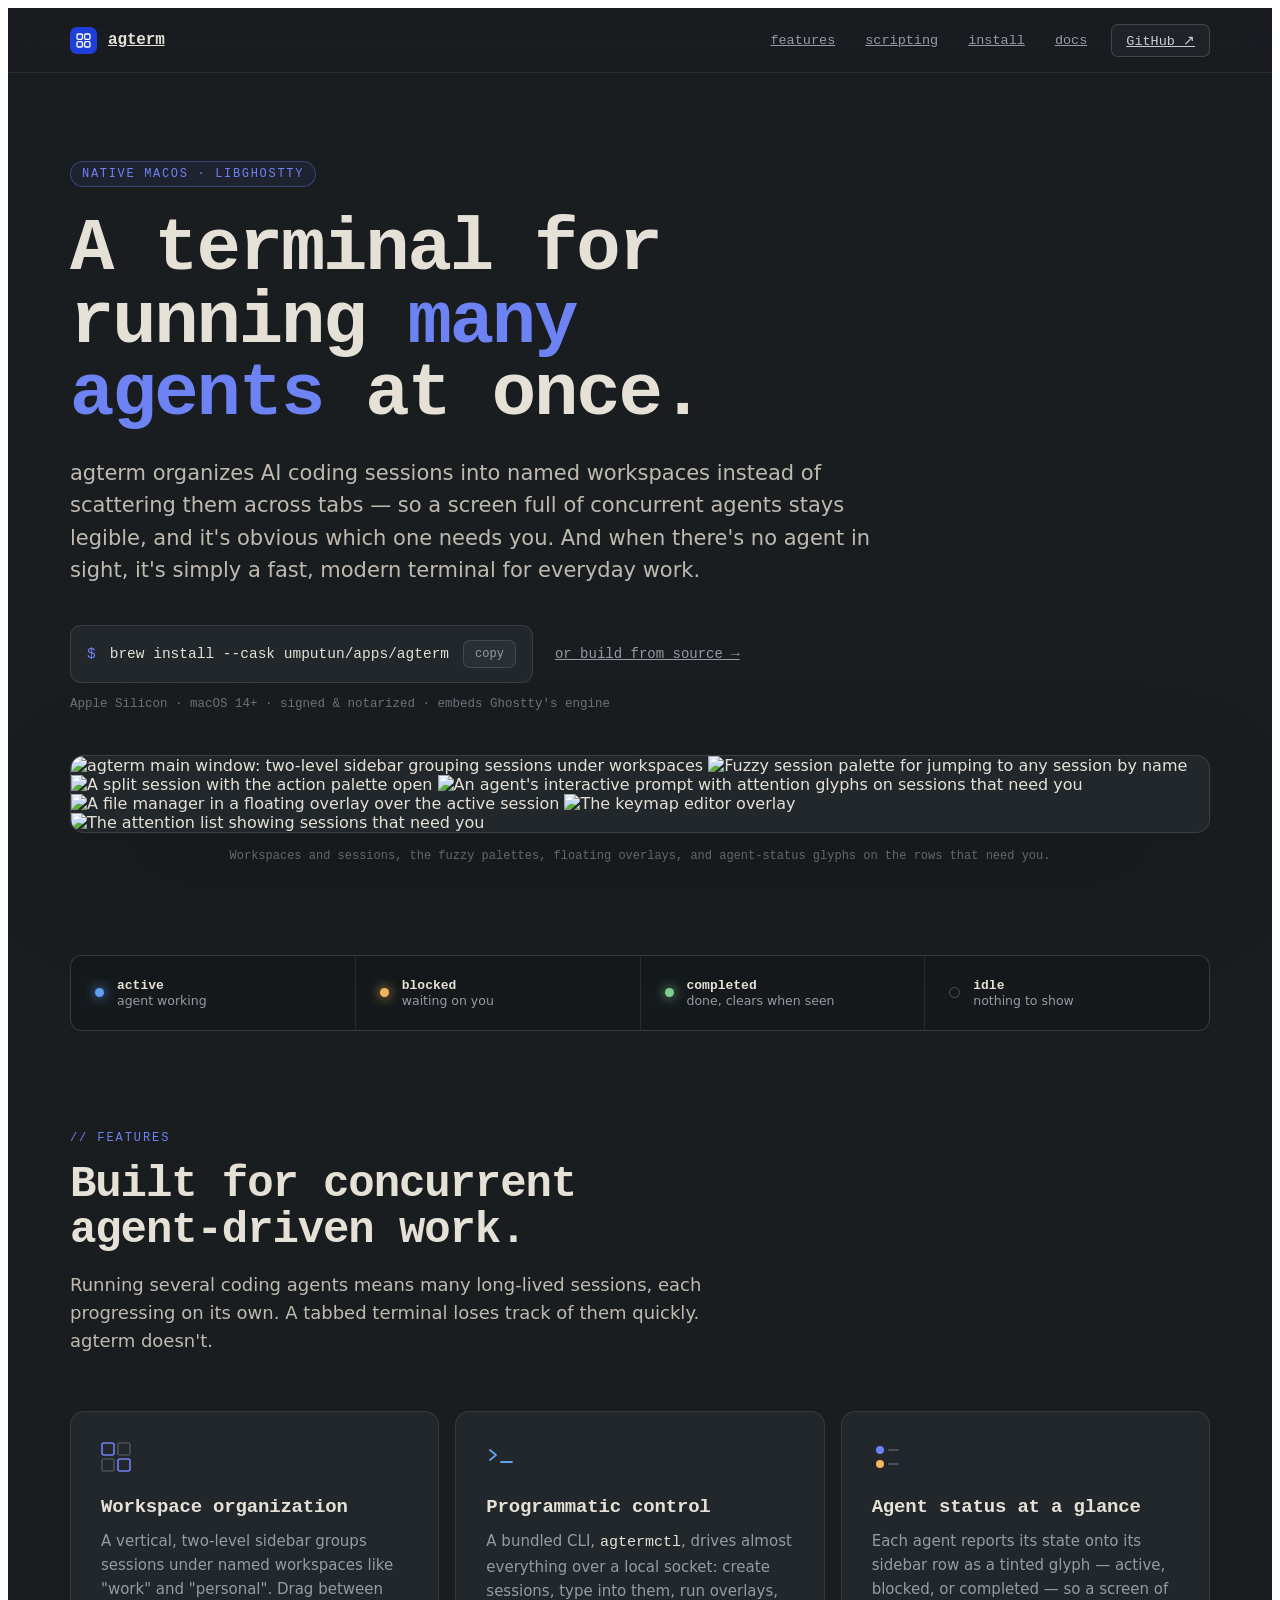
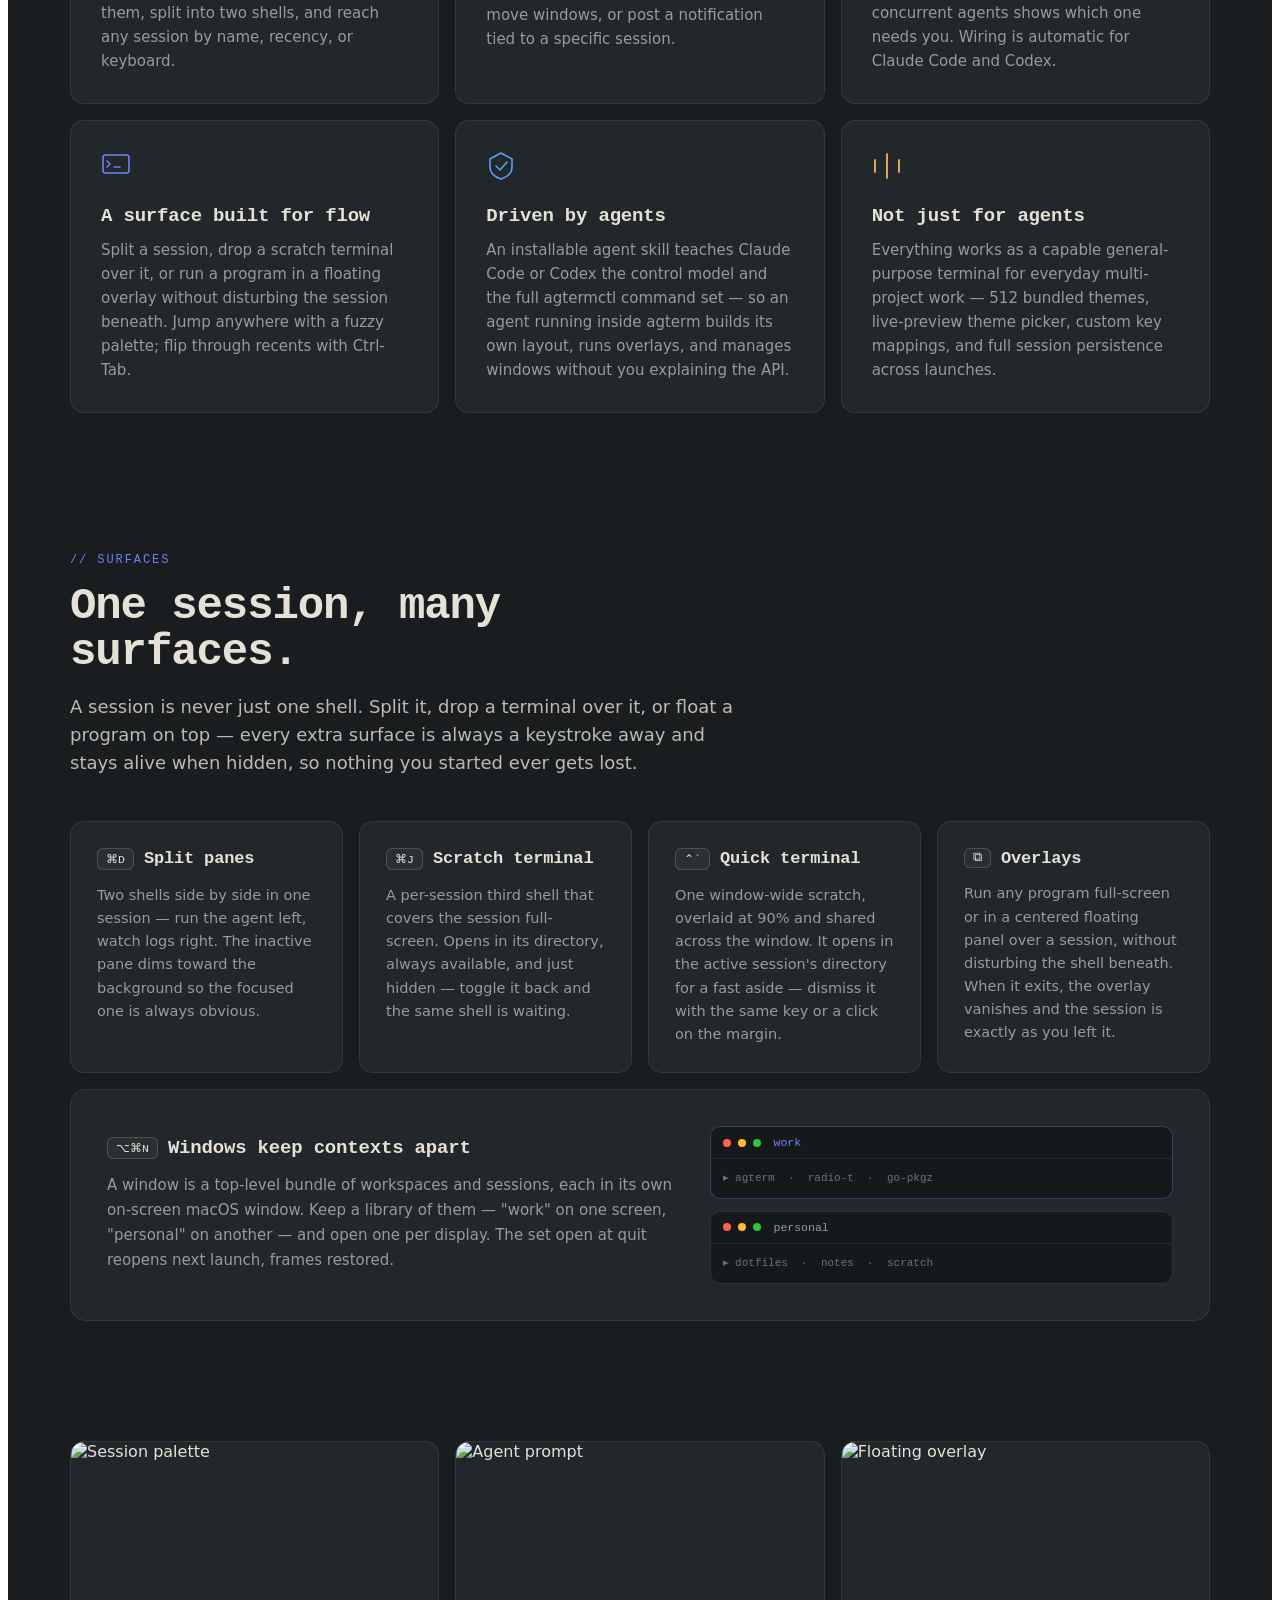
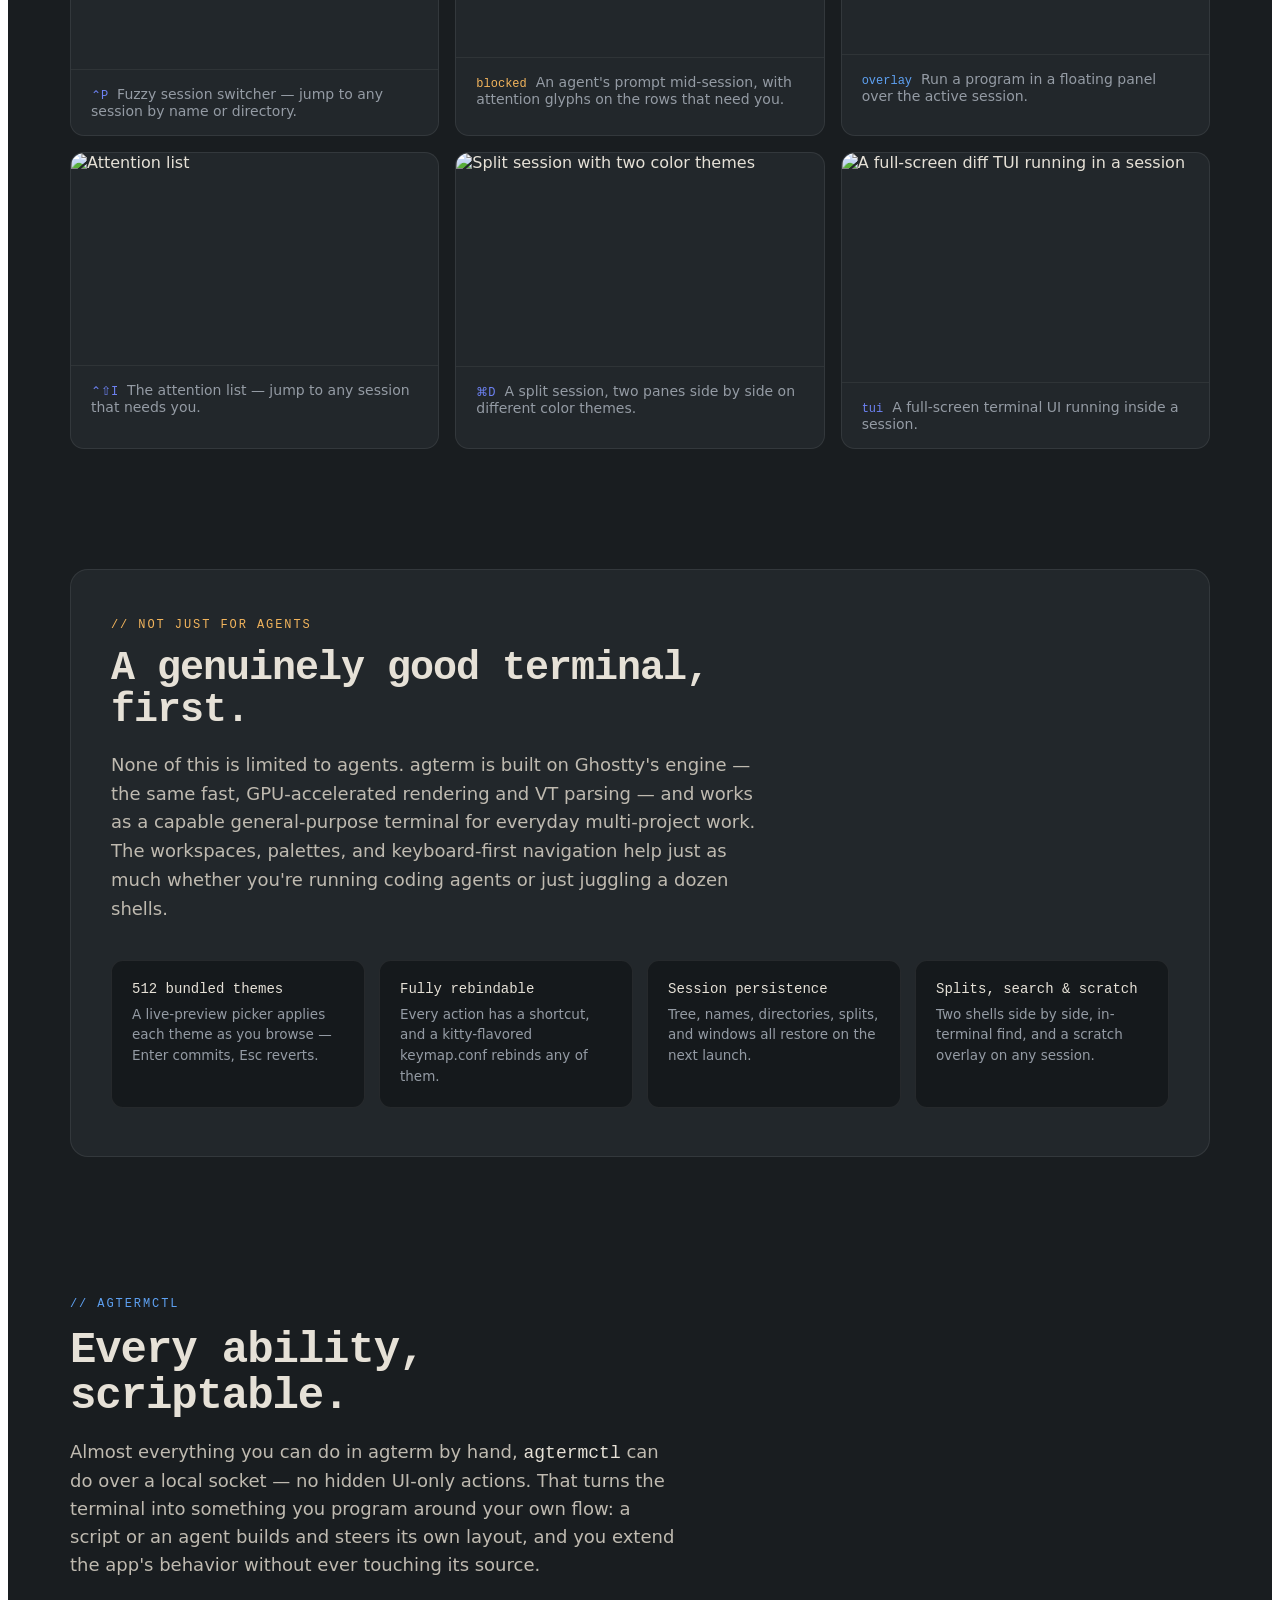
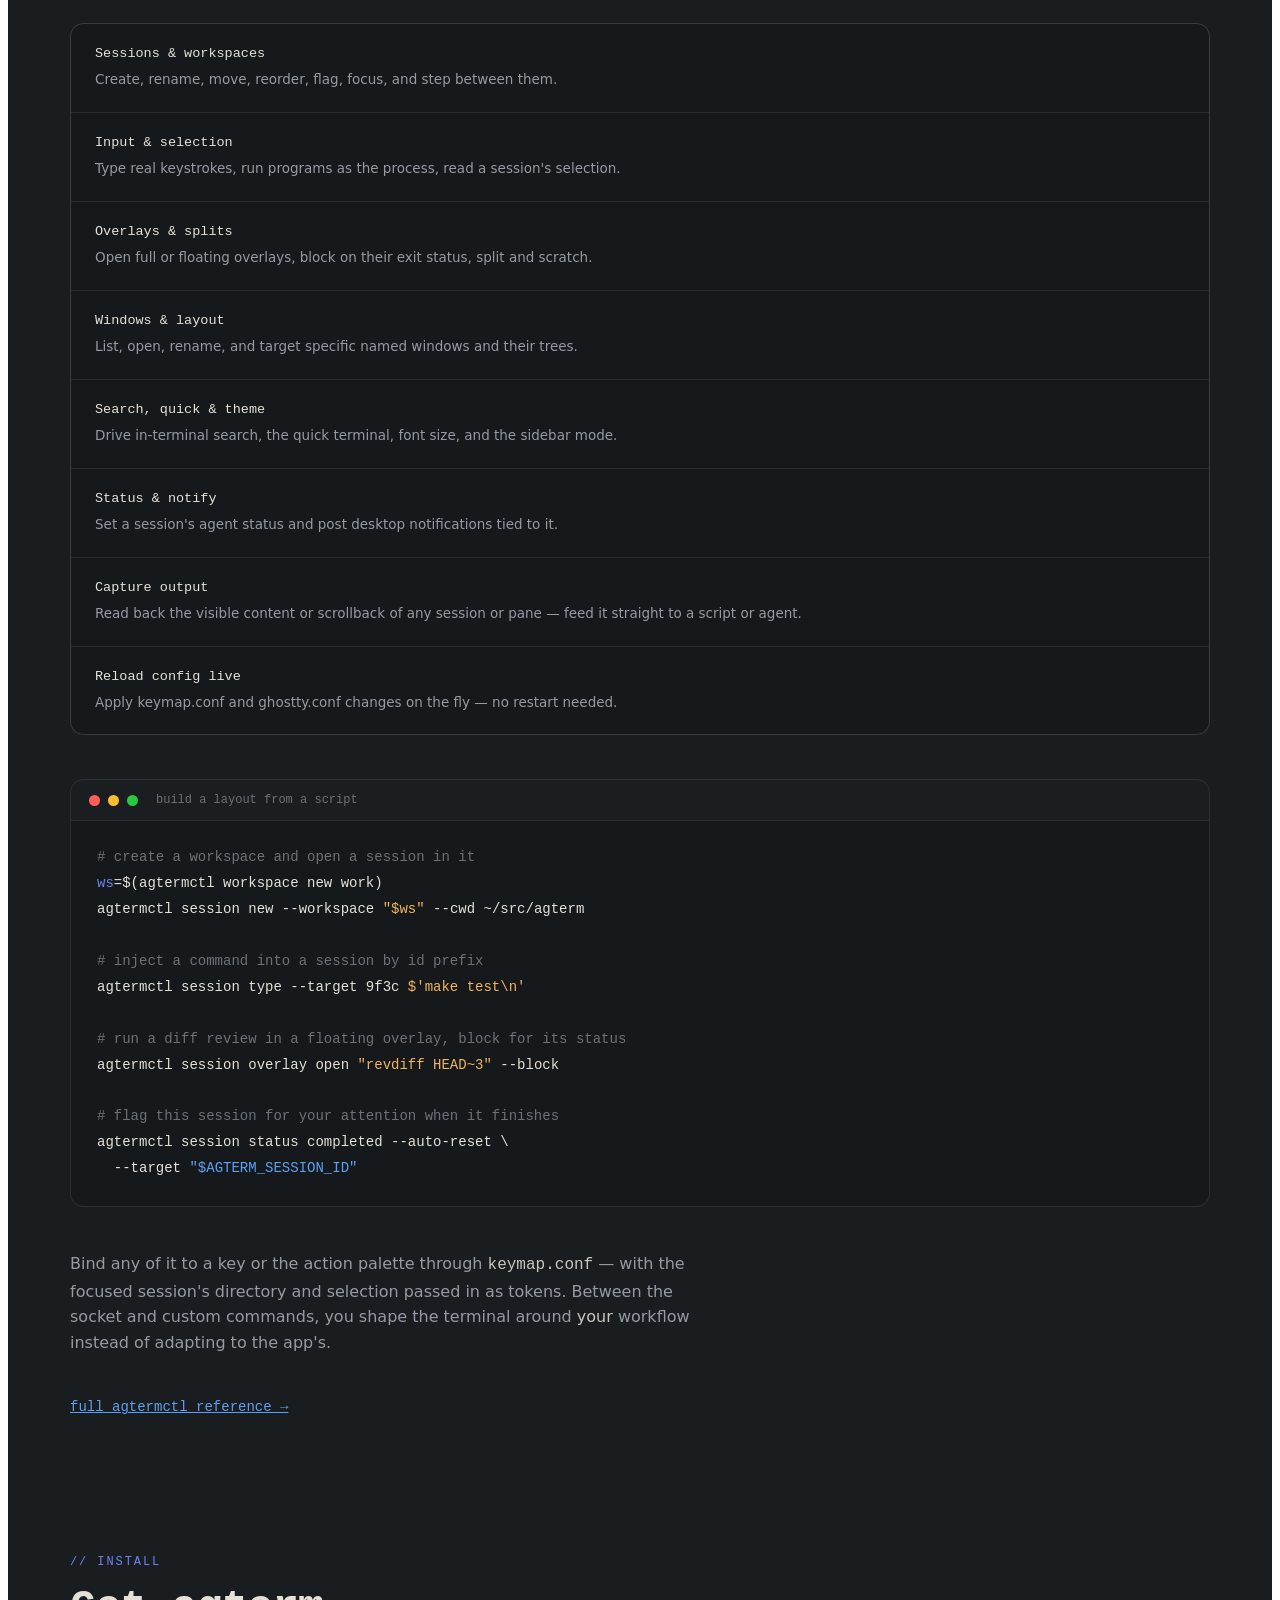
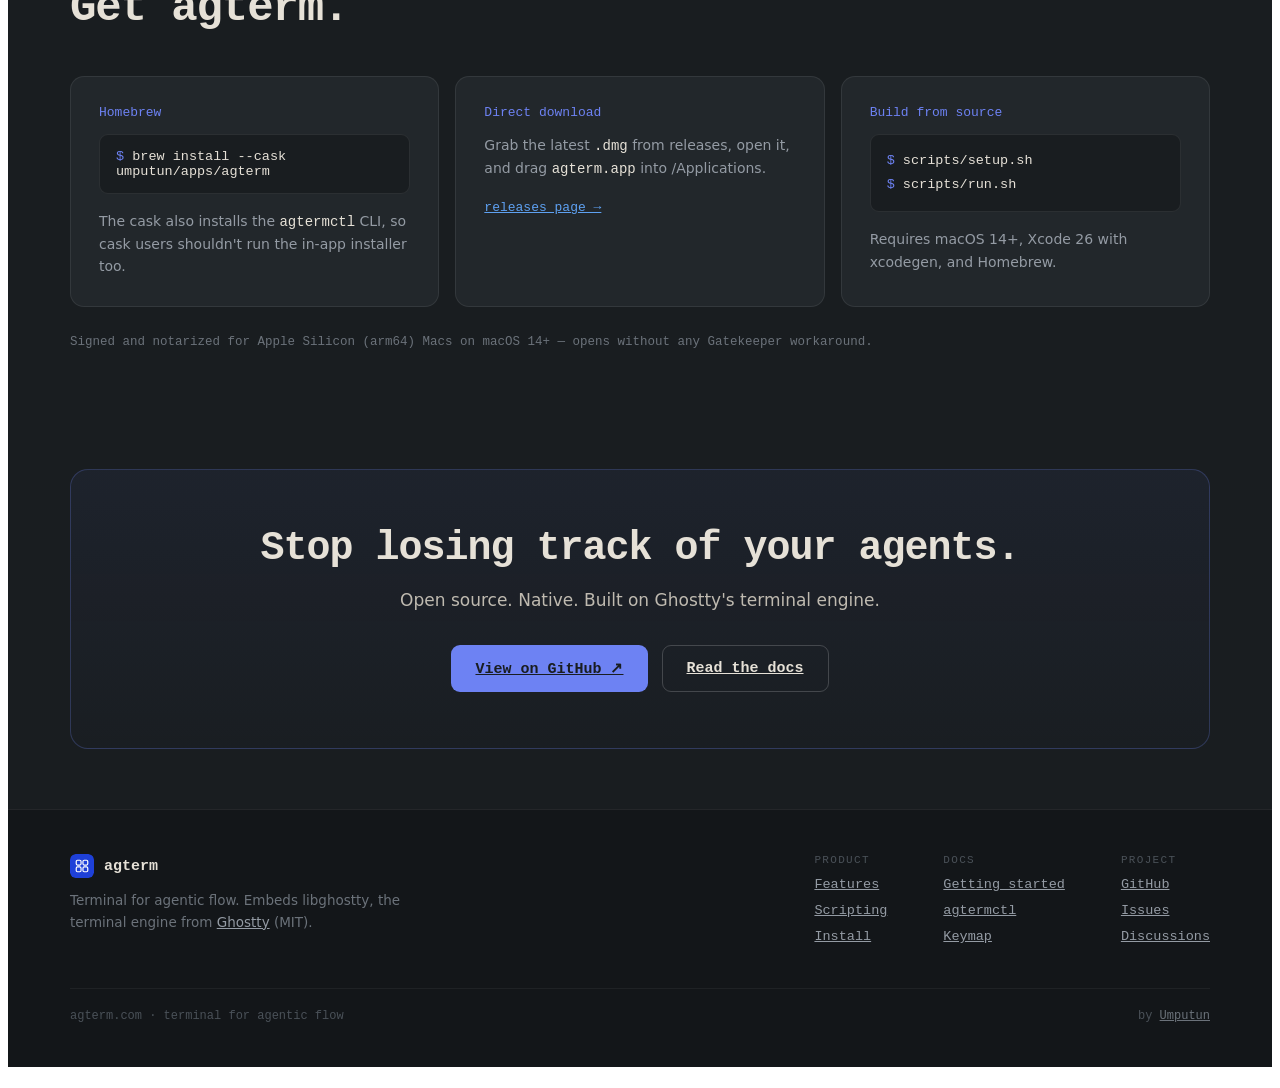
==== site/index.html @ d8cf58c8 "docs: update changelog for v0.10.1" ====
<!doctype html>
<html lang="en">
  <head>
    <meta charset="utf-8" />
    <meta name="viewport" content="width=device-width, initial-scale=1" />
    <title>agterm — macOS terminal for running many AI agents at once</title>
    <meta
      name="description"
      content="Native macOS terminal built on libghostty that keeps many concurrent AI coding agents organized in named workspaces, with at-a-glance status and a scriptable CLI."
    />
    <meta
      name="keywords"
      content="agterm, macOS terminal, terminal for AI agents, Claude Code terminal, Codex terminal, libghostty, ghostty, agtermctl, concurrent AI agents, agentic terminal"
    />
    <meta name="author" content="umputun" />
    <link rel="canonical" href="https://agterm.com/" />
    <meta property="og:type" content="website" />
    <meta property="og:title" content="agterm — macOS terminal for running many AI agents at once" />
    <meta
      property="og:description"
      content="Native macOS terminal built on libghostty that keeps many concurrent AI coding agents organized in named workspaces, with at-a-glance status and a scriptable CLI."
    />
    <meta property="og:url" content="https://agterm.com/" />
    <meta property="og:image" content="https://agterm.com/assets/agterm-og.png" />
    <meta property="og:image:width" content="1200" />
    <meta property="og:image:height" content="630" />
    <meta property="og:site_name" content="agterm" />
    <meta name="twitter:card" content="summary_large_image" />
    <meta name="twitter:site" content="@umputun" />
    <meta name="twitter:title" content="agterm — macOS terminal for running many AI agents at once" />
    <meta
      name="twitter:description"
      content="Native macOS terminal built on libghostty that keeps concurrent AI coding agents organized, with at-a-glance status and a scriptable CLI."
    />
    <meta name="twitter:image" content="https://agterm.com/assets/agterm-og.png" />
    <link rel="icon" type="image/x-icon" href="/assets/favicon.ico" />
    <link rel="icon" type="image/png" sizes="32x32" href="/assets/favicon-32.png" />
    <link rel="icon" type="image/png" sizes="16x16" href="/assets/favicon-16.png" />
    <link rel="apple-touch-icon" sizes="180x180" href="/assets/favicon-180.png" />
    <meta name="theme-color" content="#191d20" />
    <link rel="preload" href="/assets/fonts/jetbrains-mono-latin.woff2" as="font" type="font/woff2" crossorigin />
    <link rel="preload" href="/assets/fonts/ibm-plex-sans-latin.woff2" as="font" type="font/woff2" crossorigin />
    <link rel="stylesheet" href="/style.css" />
    <script type="application/ld+json">
      {
        "@context": "https://schema.org",
        "@type": "SoftwareApplication",
        "name": "agterm",
        "description": "Native macOS terminal built on libghostty for running many AI coding agents at once, organizing sessions into named workspaces with at-a-glance agent status and a scriptable control CLI.",
        "url": "https://agterm.com",
        "applicationCategory": "DeveloperApplication",
        "operatingSystem": "macOS 14+",
        "offers": { "@type": "Offer", "price": "0", "priceCurrency": "USD" },
        "author": { "@type": "Person", "name": "Umputun", "url": "https://github.com/umputun" },
        "codeRepository": "https://github.com/umputun/agterm",
        "downloadUrl": "https://github.com/umputun/agterm/releases",
        "softwareVersion": "0.10.1"
      }
    </script>
    <script type="application/ld+json">
      {
        "@context": "https://schema.org",
        "@type": "FAQPage",
        "mainEntity": [
          {
            "@type": "Question",
            "name": "What is agterm?",
            "acceptedAnswer": {
              "@type": "Answer",
              "text": "agterm is a native macOS terminal, built on libghostty, for running many AI coding agents at once. It organizes sessions into named workspaces and shows each agent's status on its sidebar row, so a screen of concurrent agents stays legible."
            }
          },
          {
            "@type": "Question",
            "name": "Does agterm work with Claude Code and Codex?",
            "acceptedAnswer": {
              "@type": "Answer",
              "text": "Yes. agterm auto-wires agent status for Claude Code and Codex, and ships an installable agent skill that teaches them its control model and the full agtermctl command set."
            }
          },
          {
            "@type": "Question",
            "name": "Is agterm free?",
            "acceptedAnswer": {
              "@type": "Answer",
              "text": "Yes. agterm is free and installs on Apple Silicon macOS 14 or later with: brew install --cask umputun/apps/agterm."
            }
          },
          {
            "@type": "Question",
            "name": "What is agtermctl?",
            "acceptedAnswer": {
              "@type": "Answer",
              "text": "agtermctl is a bundled CLI that drives agterm over a local socket: create and type into sessions, run overlays, move windows, and post notifications tied to a specific session."
            }
          },
          {
            "@type": "Question",
            "name": "Is agterm built on Ghostty?",
            "acceptedAnswer": {
              "@type": "Answer",
              "text": "agterm embeds Ghostty's rendering engine through libghostty. It is a separate app with its own workspace and session model, not a fork of the Ghostty app."
            }
          },
          {
            "@type": "Question",
            "name": "Does agterm require macOS?",
            "acceptedAnswer": {
              "@type": "Answer",
              "text": "Yes. agterm is a native macOS app for Apple Silicon, macOS 14 or later, signed and notarized."
            }
          }
        ]
      }
    </script>
  </head>
  <body>
    <div
      id="agterm-root"
      style="
        background: #191d20;
        color: #e6e1d7;
        font-family: &quot;IBM Plex Sans&quot;, system-ui, sans-serif;
        -webkit-font-smoothing: antialiased;
        min-height: 100vh;
        overflow-x: hidden;
      "
    >
      <!-- ===== NAV ===== -->
      <div
        style="
          position: sticky;
          top: 0;
          z-index: 50;
          background: rgba(25, 29, 32, 0.72);
          backdrop-filter: blur(14px);
          border-bottom: 1px solid rgba(255, 255, 255, 0.07);
        "
      >
        <div
          style="
            max-width: 1140px;
            margin: 0 auto;
            padding: 0 28px;
            height: 64px;
            display: flex;
            align-items: center;
            justify-content: space-between;
          "
        >
          <a href="#top" style="display: flex; align-items: center; gap: 11px; color: #e6e1d7">
            <svg width="27" height="27" viewBox="0 0 100 100" fill="none" style="display: block; border-radius: 22%">
              <rect width="100" height="100" rx="24" fill="#1e40d8"></rect>
              <rect x="26" y="26" width="20" height="20" rx="5" stroke="#fff" stroke-width="5"></rect>
              <rect x="54" y="26" width="20" height="20" rx="5" stroke="#fff" stroke-width="5"></rect>
              <rect x="26" y="54" width="20" height="20" rx="5" stroke="#fff" stroke-width="5"></rect>
              <rect x="54" y="54" width="20" height="20" rx="5" stroke="#fff" stroke-width="5"></rect>
            </svg>
            <span
              style="
                font-family: &quot;JetBrains Mono&quot;, monospace;
                font-weight: 700;
                font-size: 16px;
                letter-spacing: -0.01em;
              "
              >agterm</span
            >
          </a>
          <div
            style="
              display: flex;
              align-items: center;
              gap: 6px;
              font-family: &quot;JetBrains Mono&quot;, monospace;
              font-size: 13.5px;
            "
          >
            <a href="#features" style="color: #949ba4; padding: 8px 12px; border-radius: 7px" class="hv1">features</a>
            <a href="#scripting" style="color: #949ba4; padding: 8px 12px; border-radius: 7px" class="hv1">scripting</a>
            <a href="#install" style="color: #949ba4; padding: 8px 12px; border-radius: 7px" class="hv1">install</a>
            <a href="/docs" style="color: #949ba4; padding: 8px 12px; border-radius: 7px" class="hv1">docs</a>
            <a
              href="https://github.com/umputun/agterm"
              style="
                margin-left: 6px;
                color: #c9cdd2;
                border: 1px solid rgba(255, 255, 255, 0.16);
                background: rgba(255, 255, 255, 0.03);
                padding: 7px 14px;
                border-radius: 7px;
                font-weight: 500;
              "
              class="hv2"
              >GitHub ↗</a
            >
          </div>
        </div>
      </div>

      <!-- ===== HERO ===== -->
      <div id="top" style="position: relative; max-width: 1140px; margin: 0 auto; padding: 88px 28px 40px">
        <div style="display: flex; align-items: center; gap: 10px; margin-bottom: 26px">
          <span
            style="
              font-family: &quot;JetBrains Mono&quot;, monospace;
              font-size: 12px;
              letter-spacing: 0.14em;
              text-transform: uppercase;
              color: var(--accent, #6d82f3);
              border: 1px solid rgba(109, 130, 243, 0.35);
              background: rgba(109, 130, 243, 0.07);
              padding: 5px 11px;
              border-radius: 100px;
            "
            >native macOS · libghostty</span
          >
        </div>
        <h1
          style="
            font-family: &quot;JetBrains Mono&quot;, monospace;
            font-weight: 800;
            font-size: clamp(38px, 6.2vw, 74px);
            line-height: 0.98;
            letter-spacing: -0.03em;
            margin: 0 0 26px;
            max-width: 16ch;
          "
        >
          A terminal for running <span style="color: var(--accent, #6d82f3)">many agents</span> at once.
        </h1>
        <p style="font-size: clamp(17px, 2vw, 21px); line-height: 1.55; color: #bfbab0; max-width: 60ch; margin: 0 0 38px">
          agterm organizes AI coding sessions into named workspaces instead of scattering them across tabs — so a screen full of
          concurrent agents stays legible, and it's obvious which one needs you. And when there's no agent in sight, it's simply a
          fast, modern terminal for everyday work.
        </p>

        <!-- install command -->
        <div style="display: flex; flex-wrap: wrap; align-items: center; gap: 14px; margin-bottom: 14px">
          <div
            style="
              display: inline-flex;
              align-items: center;
              gap: 14px;
              background: #22272b;
              border: 1px solid rgba(255, 255, 255, 0.1);
              border-radius: 11px;
              padding: 14px 16px;
              font-family: &quot;JetBrains Mono&quot;, monospace;
              font-size: 14.5px;
            "
          >
            <span style="color: var(--accent, #6d82f3)">$</span>
            <span style="color: #e6e1d7">brew install --cask umputun/apps/agterm</span>
            <button
              onclick="cp(this)"
              style="
                border: 1px solid rgba(255, 255, 255, 0.12);
                background: rgba(255, 255, 255, 0.04);
                color: #949ba4;
                font-family: &quot;JetBrains Mono&quot;, monospace;
                font-size: 12px;
                padding: 6px 11px;
                border-radius: 7px;
                cursor: pointer;
                white-space: nowrap;
              "
              class="hv3"
            >
              copy
            </button>
          </div>
          <a
            href="#install"
            style="font-family: &quot;JetBrains Mono&quot;, monospace; font-size: 14px; color: #949ba4; padding: 14px 8px"
            class="hv4"
            >or build from source →</a
          >
        </div>
        <p style="font-family: &quot;JetBrains Mono&quot;, monospace; font-size: 12.5px; color: #6b727a; margin: 0 0 44px">
          Apple Silicon · macOS 14+ · signed &amp; notarized · embeds Ghostty's engine
        </p>

        <!-- product shot -->
        <div
          style="
            position: relative;
            border: 1px solid rgba(255, 255, 255, 0.1);
            border-radius: 14px;
            overflow: hidden;
            background: #22272b;
            box-shadow:
              0 40px 120px -30px rgba(0, 0, 0, 0.8),
              0 0 0 1px rgba(255, 255, 255, 0.02);
          "
        >
          <div class="hero-gallery">
            <img
              src="/assets/screenshot-main.webp"
              alt="agterm main window: two-level sidebar grouping sessions under workspaces"
              width="1187"
              height="696"
              fetchpriority="high"
            />
            <img
              src="/assets/screenshot-session-palette.webp"
              alt="Fuzzy session palette for jumping to any session by name"
              width="1187"
              height="696"
              loading="lazy"
            />
            <img
              src="/assets/screenshot-action-palette.webp"
              alt="A split session with the action palette open"
              width="1187"
              height="696"
              loading="lazy"
            />
            <img
              src="/assets/screenshot-agent-prompt.webp"
              alt="An agent's interactive prompt with attention glyphs on sessions that need you"
              width="1187"
              height="696"
              loading="lazy"
            />
            <img
              src="/assets/screenshot-floating-overlay.webp"
              alt="A file manager in a floating overlay over the active session"
              width="1187"
              height="696"
              loading="lazy"
            />
            <img
              src="/assets/screenshot-keymap-editor.webp"
              alt="The keymap editor overlay"
              width="1187"
              height="696"
              loading="lazy"
            />
            <img
              src="/assets/screenshot-attention.webp"
              alt="The attention list showing sessions that need you"
              width="1187"
              height="696"
              loading="lazy"
            />
          </div>
        </div>
        <p
          style="
            text-align: center;
            font-family: &quot;JetBrains Mono&quot;, monospace;
            font-size: 12px;
            color: #6b727a;
            margin: 16px 0 0;
          "
        >
          Workspaces and sessions, the fuzzy palettes, floating overlays, and agent-status glyphs on the rows that need you.
        </p>
      </div>

      <!-- ===== STATUS STRIP ===== -->

      <div style="max-width: 1140px; margin: 52px auto 0; padding: 0 28px">
        <div
          style="
            display: grid;
            grid-template-columns: repeat(auto-fit, minmax(210px, 1fr));
            gap: 1px;
            background: rgba(255, 255, 255, 0.07);
            border: 1px solid rgba(255, 255, 255, 0.07);
            border-radius: 12px;
            overflow: hidden;
          "
        >
          <div style="background: #15191c; padding: 22px 24px; display: flex; align-items: center; gap: 13px">
            <span
              style="
                width: 9px;
                height: 9px;
                border-radius: 100px;
                background: #5ea1f2;
                box-shadow: 0 0 12px #5ea1f2;
                animation: pulse 2s ease-in-out infinite;
              "
            ></span>
            <div>
              <div style="font-family: &quot;JetBrains Mono&quot;, monospace; font-size: 13px; font-weight: 600">active</div>
              <div style="font-size: 12.5px; color: #949ba4">agent working</div>
            </div>
          </div>
          <div style="background: #15191c; padding: 22px 24px; display: flex; align-items: center; gap: 13px">
            <span style="width: 9px; height: 9px; border-radius: 100px; background: #f2b45c; box-shadow: 0 0 12px #f2b45c"></span>
            <div>
              <div style="font-family: &quot;JetBrains Mono&quot;, monospace; font-size: 13px; font-weight: 600">blocked</div>
              <div style="font-size: 12.5px; color: #949ba4">waiting on you</div>
            </div>
          </div>
          <div style="background: #15191c; padding: 22px 24px; display: flex; align-items: center; gap: 13px">
            <span style="width: 9px; height: 9px; border-radius: 100px; background: #7ece8f; box-shadow: 0 0 12px #7ece8f"></span>
            <div>
              <div style="font-family: &quot;JetBrains Mono&quot;, monospace; font-size: 13px; font-weight: 600">completed</div>
              <div style="font-size: 12.5px; color: #949ba4">done, clears when seen</div>
            </div>
          </div>
          <div style="background: #15191c; padding: 22px 24px; display: flex; align-items: center; gap: 13px">
            <span style="width: 9px; height: 9px; border-radius: 100px; border: 1.5px solid #4a5158"></span>
            <div>
              <div style="font-family: &quot;JetBrains Mono&quot;, monospace; font-size: 13px; font-weight: 600">idle</div>
              <div style="font-size: 12.5px; color: #949ba4">nothing to show</div>
            </div>
          </div>
        </div>
      </div>

      <!-- ===== FEATURES ===== -->
      <div id="features" style="max-width: 1140px; margin: 0 auto; padding: 100px 28px 40px">
        <div
          style="
            font-family: &quot;JetBrains Mono&quot;, monospace;
            font-size: 12px;
            letter-spacing: 0.16em;
            text-transform: uppercase;
            color: var(--accent, #6d82f3);
            margin-bottom: 16px;
          "
        >
          // features
        </div>
        <h2
          style="
            font-family: &quot;JetBrains Mono&quot;, monospace;
            font-weight: 800;
            font-size: clamp(28px, 4vw, 44px);
            letter-spacing: -0.025em;
            line-height: 1.05;
            margin: 0 0 18px;
            max-width: 20ch;
          "
        >
          Built for concurrent agent-driven work.
        </h2>
        <p style="font-size: 18px; line-height: 1.55; color: #bfbab0; max-width: 58ch; margin: 0 0 56px">
          Running several coding agents means many long-lived sessions, each progressing on its own. A tabbed terminal loses track
          of them quickly. agterm doesn't.
        </p>

        <div style="display: grid; grid-template-columns: repeat(auto-fit, minmax(300px, 1fr)); gap: 16px">
          <div style="background: #22272b; border: 1px solid rgba(255, 255, 255, 0.08); border-radius: 14px; padding: 30px">
            <svg width="30" height="30" viewBox="0 0 30 30" fill="none" style="margin-bottom: 20px">
              <rect x="1" y="1" width="12" height="12" rx="2" stroke="#6d82f3" stroke-width="1.6"></rect>
              <rect x="17" y="1" width="12" height="12" rx="2" stroke="#4a5158" stroke-width="1.6"></rect>
              <rect x="1" y="17" width="12" height="12" rx="2" stroke="#4a5158" stroke-width="1.6"></rect>
              <rect x="17" y="17" width="12" height="12" rx="2" stroke="#6d82f3" stroke-width="1.6"></rect>
            </svg>
            <h3
              style="
                font-family: &quot;JetBrains Mono&quot;, monospace;
                font-weight: 700;
                font-size: 19px;
                margin: 0 0 11px;
                letter-spacing: -0.01em;
              "
            >
              Workspace organization
            </h3>
            <p style="font-size: 15px; line-height: 1.6; color: #949ba4; margin: 0">
              A vertical, two-level sidebar groups sessions under named workspaces like "work" and "personal". Drag between them,
              split into two shells, and reach any session by name, recency, or keyboard.
            </p>
          </div>

          <div style="background: #22272b; border: 1px solid rgba(255, 255, 255, 0.08); border-radius: 14px; padding: 30px">
            <svg width="30" height="30" viewBox="0 0 30 30" fill="none" style="margin-bottom: 20px">
              <path d="M4 8l6 5-6 5" stroke="#5ea1f2" stroke-width="1.8" stroke-linecap="round" stroke-linejoin="round"></path>
              <path d="M15 20h11" stroke="#5ea1f2" stroke-width="1.8" stroke-linecap="round"></path>
            </svg>
            <h3
              style="
                font-family: &quot;JetBrains Mono&quot;, monospace;
                font-weight: 700;
                font-size: 19px;
                margin: 0 0 11px;
                letter-spacing: -0.01em;
              "
            >
              Programmatic control
            </h3>
            <p style="font-size: 15px; line-height: 1.6; color: #949ba4; margin: 0">
              A bundled CLI, <span style="font-family: &quot;JetBrains Mono&quot;, monospace; color: #e6e1d7">agtermctl</span>,
              drives almost everything over a local socket: create sessions, type into them, run overlays, move windows, or post a
              notification tied to a specific session.
            </p>
          </div>

          <div style="background: #22272b; border: 1px solid rgba(255, 255, 255, 0.08); border-radius: 14px; padding: 30px">
            <svg width="30" height="30" viewBox="0 0 30 30" fill="none" style="margin-bottom: 20px">
              <circle cx="8" cy="8" r="4" fill="#6d82f3"></circle>
              <circle cx="8" cy="22" r="4" fill="#f2b45c"></circle>
              <path d="M17 8h9M17 22h9" stroke="#4a5158" stroke-width="1.8" stroke-linecap="round"></path>
            </svg>
            <h3
              style="
                font-family: &quot;JetBrains Mono&quot;, monospace;
                font-weight: 700;
                font-size: 19px;
                margin: 0 0 11px;
                letter-spacing: -0.01em;
              "
            >
              Agent status at a glance
            </h3>
            <p style="font-size: 15px; line-height: 1.6; color: #949ba4; margin: 0">
              Each agent reports its state onto its sidebar row as a tinted glyph — active, blocked, or completed — so a screen of
              concurrent agents shows which one needs you. Wiring is automatic for Claude Code and Codex.
            </p>
          </div>

          <div style="background: #22272b; border: 1px solid rgba(255, 255, 255, 0.08); border-radius: 14px; padding: 30px">
            <svg width="30" height="30" viewBox="0 0 30 30" fill="none" style="margin-bottom: 20px">
              <rect x="2" y="4" width="26" height="18" rx="2.5" stroke="#6d82f3" stroke-width="1.6"></rect>
              <path
                d="M6 10l3 3-3 3M13 16h6"
                stroke="#6d82f3"
                stroke-width="1.6"
                stroke-linecap="round"
                stroke-linejoin="round"
              ></path>
            </svg>
            <h3
              style="
                font-family: &quot;JetBrains Mono&quot;, monospace;
                font-weight: 700;
                font-size: 19px;
                margin: 0 0 11px;
                letter-spacing: -0.01em;
              "
            >
              A surface built for flow
            </h3>
            <p style="font-size: 15px; line-height: 1.6; color: #949ba4; margin: 0">
              Split a session, drop a scratch terminal over it, or run a program in a floating overlay without disturbing the
              session beneath. Jump anywhere with a fuzzy palette; flip through recents with Ctrl-Tab.
            </p>
          </div>

          <div style="background: #22272b; border: 1px solid rgba(255, 255, 255, 0.08); border-radius: 14px; padding: 30px">
            <svg width="30" height="30" viewBox="0 0 30 30" fill="none" style="margin-bottom: 20px">
              <path
                d="M15 2l11 6v8c0 7-5 10-11 12C9 26 4 23 4 16V8l11-6z"
                stroke="#5ea1f2"
                stroke-width="1.6"
                stroke-linejoin="round"
              ></path>
              <path d="M10 15l4 4 7-8" stroke="#5ea1f2" stroke-width="1.6" stroke-linecap="round" stroke-linejoin="round"></path>
            </svg>
            <h3
              style="
                font-family: &quot;JetBrains Mono&quot;, monospace;
                font-weight: 700;
                font-size: 19px;
                margin: 0 0 11px;
                letter-spacing: -0.01em;
              "
            >
              Driven by agents
            </h3>
            <p style="font-size: 15px; line-height: 1.6; color: #949ba4; margin: 0">
              An installable agent skill teaches Claude Code or Codex the control model and the full agtermctl command set — so an
              agent running inside agterm builds its own layout, runs overlays, and manages windows without you explaining the
              API.
            </p>
          </div>

          <div style="background: #22272b; border: 1px solid rgba(255, 255, 255, 0.08); border-radius: 14px; padding: 30px">
            <svg width="30" height="30" viewBox="0 0 30 30" fill="none" style="margin-bottom: 20px">
              <path d="M15 3v24M3 9v12M27 9v12" stroke="#f2b45c" stroke-width="1.8" stroke-linecap="round"></path>
            </svg>
            <h3
              style="
                font-family: &quot;JetBrains Mono&quot;, monospace;
                font-weight: 700;
                font-size: 19px;
                margin: 0 0 11px;
                letter-spacing: -0.01em;
              "
            >
              Not just for agents
            </h3>
            <p style="font-size: 15px; line-height: 1.6; color: #949ba4; margin: 0">
              Everything works as a capable general-purpose terminal for everyday multi-project work — 512 bundled themes,
              live-preview theme picker, custom key mappings, and full session persistence across launches.
            </p>
          </div>
        </div>
      </div>

      <!-- ===== SURFACES ===== -->
      <div style="max-width: 1140px; margin: 0 auto; padding: 100px 28px 40px">
        <div
          style="
            font-family: &quot;JetBrains Mono&quot;, monospace;
            font-size: 12px;
            letter-spacing: 0.16em;
            text-transform: uppercase;
            color: var(--accent, #6d82f3);
            margin-bottom: 16px;
          "
        >
          // surfaces
        </div>
        <h2
          style="
            font-family: &quot;JetBrains Mono&quot;, monospace;
            font-weight: 800;
            font-size: clamp(28px, 4vw, 44px);
            letter-spacing: -0.025em;
            line-height: 1.05;
            margin: 0 0 18px;
            max-width: 20ch;
          "
        >
          One session, many surfaces.
        </h2>
        <p style="font-size: 18px; line-height: 1.55; color: #bfbab0; max-width: 60ch; margin: 0 0 44px">
          A session is never just one shell. Split it, drop a terminal over it, or float a program on top — every extra surface is
          always a keystroke away and stays alive when hidden, so nothing you started ever gets lost.
        </p>

        <div style="display: grid; grid-template-columns: repeat(auto-fit, minmax(250px, 1fr)); gap: 16px; margin-bottom: 16px">
          <div style="background: #22272b; border: 1px solid rgba(255, 255, 255, 0.08); border-radius: 14px; padding: 26px">
            <div style="display: flex; align-items: center; gap: 10px; margin-bottom: 14px">
              <span
                style="
                  font-family: &quot;JetBrains Mono&quot;, monospace;
                  font-size: 11.5px;
                  color: #e6e1d7;
                  border: 1px solid rgba(255, 255, 255, 0.16);
                  background: rgba(255, 255, 255, 0.04);
                  padding: 3px 8px;
                  border-radius: 6px;
                "
                >⌘D</span
              >
              <h3
                style="
                  font-family: &quot;JetBrains Mono&quot;, monospace;
                  font-weight: 700;
                  font-size: 17px;
                  margin: 0;
                  letter-spacing: -0.01em;
                "
              >
                Split panes
              </h3>
            </div>
            <p style="font-size: 14.5px; line-height: 1.6; color: #949ba4; margin: 0">
              Two shells side by side in one session — run the agent left, watch logs right. The inactive pane dims toward the
              background so the focused one is always obvious.
            </p>
          </div>

          <div style="background: #22272b; border: 1px solid rgba(255, 255, 255, 0.08); border-radius: 14px; padding: 26px">
            <div style="display: flex; align-items: center; gap: 10px; margin-bottom: 14px">
              <span
                style="
                  font-family: &quot;JetBrains Mono&quot;, monospace;
                  font-size: 11.5px;
                  color: #e6e1d7;
                  border: 1px solid rgba(255, 255, 255, 0.16);
                  background: rgba(255, 255, 255, 0.04);
                  padding: 3px 8px;
                  border-radius: 6px;
                "
                >⌘J</span
              >
              <h3
                style="
                  font-family: &quot;JetBrains Mono&quot;, monospace;
                  font-weight: 700;
                  font-size: 17px;
                  margin: 0;
                  letter-spacing: -0.01em;
                "
              >
                Scratch terminal
              </h3>
            </div>
            <p style="font-size: 14.5px; line-height: 1.6; color: #949ba4; margin: 0">
              A per-session third shell that covers the session full-screen. Opens in its directory, always available, and just
              hidden — toggle it back and the same shell is waiting.
            </p>
          </div>

          <div style="background: #22272b; border: 1px solid rgba(255, 255, 255, 0.08); border-radius: 14px; padding: 26px">
            <div style="display: flex; align-items: center; gap: 10px; margin-bottom: 14px">
              <span
                style="
                  font-family: &quot;JetBrains Mono&quot;, monospace;
                  font-size: 11.5px;
                  color: #e6e1d7;
                  border: 1px solid rgba(255, 255, 255, 0.16);
                  background: rgba(255, 255, 255, 0.04);
                  padding: 3px 8px;
                  border-radius: 6px;
                "
                >⌃`</span
              >
              <h3
                style="
                  font-family: &quot;JetBrains Mono&quot;, monospace;
                  font-weight: 700;
                  font-size: 17px;
                  margin: 0;
                  letter-spacing: -0.01em;
                "
              >
                Quick terminal
              </h3>
            </div>
            <p style="font-size: 14.5px; line-height: 1.6; color: #949ba4; margin: 0">
              One window-wide scratch, overlaid at 90% and shared across the window. It opens in the active session's directory
              for a fast aside — dismiss it with the same key or a click on the margin.
            </p>
          </div>

          <div style="background: #22272b; border: 1px solid rgba(255, 255, 255, 0.08); border-radius: 14px; padding: 26px">
            <div style="display: flex; align-items: center; gap: 10px; margin-bottom: 14px">
              <span
                style="
                  font-family: &quot;JetBrains Mono&quot;, monospace;
                  font-size: 12.5px;
                  color: #e6e1d7;
                  border: 1px solid rgba(255, 255, 255, 0.16);
                  background: rgba(255, 255, 255, 0.04);
                  padding: 3px 8px;
                  border-radius: 6px;
                  line-height: 1;
                "
                >⧉</span
              >
              <h3
                style="
                  font-family: &quot;JetBrains Mono&quot;, monospace;
                  font-weight: 700;
                  font-size: 17px;
                  margin: 0;
                  letter-spacing: -0.01em;
                "
              >
                Overlays
              </h3>
            </div>
            <p style="font-size: 14.5px; line-height: 1.6; color: #949ba4; margin: 0">
              Run any program full-screen or in a centered floating panel over a session, without disturbing the shell beneath.
              When it exits, the overlay vanishes and the session is exactly as you left it.
            </p>
          </div>
        </div>

        <!-- windows callout -->
        <div
          style="
            background: #22272b;
            border: 1px solid rgba(255, 255, 255, 0.08);
            border-radius: 16px;
            padding: 36px;
            display: grid;
            grid-template-columns: 1.1fr 0.9fr;
            gap: 36px;
            align-items: center;
          "
        >
          <div>
            <div style="display: flex; align-items: center; gap: 10px; margin-bottom: 14px">
              <span
                style="
                  font-family: &quot;JetBrains Mono&quot;, monospace;
                  font-size: 11.5px;
                  color: #e6e1d7;
                  border: 1px solid rgba(255, 255, 255, 0.16);
                  background: rgba(255, 255, 255, 0.04);
                  padding: 3px 8px;
                  border-radius: 6px;
                "
                >⌥⌘N</span
              >
              <h3
                style="
                  font-family: &quot;JetBrains Mono&quot;, monospace;
                  font-weight: 700;
                  font-size: 19px;
                  margin: 0;
                  letter-spacing: -0.01em;
                "
              >
                Windows keep contexts apart
              </h3>
            </div>
            <p style="font-size: 15px; line-height: 1.65; color: #949ba4; margin: 0">
              A window is a top-level bundle of workspaces and sessions, each in its own on-screen macOS window. Keep a library of
              them — "work" on one screen, "personal" on another — and open one per display. The set open at quit reopens next
              launch, frames restored.
            </p>
          </div>
          <div style="display: flex; flex-direction: column; gap: 12px">
            <div style="border: 1px solid rgba(109, 130, 243, 0.35); background: #15191c; border-radius: 10px; overflow: hidden">
              <div
                style="
                  display: flex;
                  align-items: center;
                  gap: 7px;
                  padding: 9px 12px;
                  border-bottom: 1px solid rgba(255, 255, 255, 0.06);
                "
              >
                <span style="width: 8px; height: 8px; border-radius: 100px; background: #ff5f57"></span
                ><span style="width: 8px; height: 8px; border-radius: 100px; background: #febc2e"></span
                ><span style="width: 8px; height: 8px; border-radius: 100px; background: #28c840"></span>
                <span
                  style="
                    margin-left: 6px;
                    font-family: &quot;JetBrains Mono&quot;, monospace;
                    font-size: 11.5px;
                    color: var(--accent, #6d82f3);
                  "
                  >work</span
                >
              </div>
              <div
                style="
                  padding: 10px 12px;
                  font-family: &quot;JetBrains Mono&quot;, monospace;
                  font-size: 11px;
                  color: #6b727a;
                  line-height: 1.7;
                "
              >
                ▸ agterm &nbsp;·&nbsp; radio-t &nbsp;·&nbsp; go-pkgz
              </div>
            </div>
            <div style="border: 1px solid rgba(255, 255, 255, 0.1); background: #15191c; border-radius: 10px; overflow: hidden">
              <div
                style="
                  display: flex;
                  align-items: center;
                  gap: 7px;
                  padding: 9px 12px;
                  border-bottom: 1px solid rgba(255, 255, 255, 0.06);
                "
              >
                <span style="width: 8px; height: 8px; border-radius: 100px; background: #ff5f57"></span
                ><span style="width: 8px; height: 8px; border-radius: 100px; background: #febc2e"></span
                ><span style="width: 8px; height: 8px; border-radius: 100px; background: #28c840"></span>
                <span
                  style="margin-left: 6px; font-family: &quot;JetBrains Mono&quot;, monospace; font-size: 11.5px; color: #949ba4"
                  >personal</span
                >
              </div>
              <div
                style="
                  padding: 10px 12px;
                  font-family: &quot;JetBrains Mono&quot;, monospace;
                  font-size: 11px;
                  color: #6b727a;
                  line-height: 1.7;
                "
              >
                ▸ dotfiles &nbsp;·&nbsp; notes &nbsp;·&nbsp; scratch
              </div>
            </div>
          </div>
        </div>
      </div>

      <!-- ===== SHOWCASE ===== -->

      <div style="max-width: 1140px; margin: 0 auto; padding: 80px 28px 40px">
        <div style="display: grid; grid-template-columns: repeat(auto-fit, minmax(320px, 1fr)); gap: 16px">
          <figure
            style="
              margin: 0;
              background: #22272b;
              border: 1px solid rgba(255, 255, 255, 0.08);
              border-radius: 14px;
              overflow: hidden;
            "
          >
            <img
              src="/assets/screenshot-session-palette.webp"
              alt="Session palette"
              width="1324"
              height="821"
              loading="lazy"
              style="display: block; width: 100%; height: auto; border-bottom: 1px solid rgba(255, 255, 255, 0.06)"
            />
            <figcaption style="padding: 16px 20px; font-size: 14px; color: #949ba4">
              <span style="font-family: &quot;JetBrains Mono&quot;, monospace; color: var(--accent, #6d82f3); font-size: 12px"
                >⌃P</span
              >
              &nbsp;Fuzzy session switcher — jump to any session by name or directory.
            </figcaption>
          </figure>
          <figure
            style="
              margin: 0;
              background: #22272b;
              border: 1px solid rgba(255, 255, 255, 0.08);
              border-radius: 14px;
              overflow: hidden;
            "
          >
            <img
              src="/assets/screenshot-agent-prompt.webp"
              alt="Agent prompt"
              width="1187"
              height="696"
              loading="lazy"
              style="display: block; width: 100%; height: auto; border-bottom: 1px solid rgba(255, 255, 255, 0.06)"
            />
            <figcaption style="padding: 16px 20px; font-size: 14px; color: #949ba4">
              <span style="font-family: &quot;JetBrains Mono&quot;, monospace; color: #f2b45c; font-size: 12px">blocked</span>
              &nbsp;An agent's prompt mid-session, with attention glyphs on the rows that need you.
            </figcaption>
          </figure>
          <figure
            style="
              margin: 0;
              background: #22272b;
              border: 1px solid rgba(255, 255, 255, 0.08);
              border-radius: 14px;
              overflow: hidden;
            "
          >
            <img
              src="/assets/screenshot-floating-overlay.webp"
              alt="Floating overlay"
              width="1187"
              height="687"
              loading="lazy"
              style="display: block; width: 100%; height: auto; border-bottom: 1px solid rgba(255, 255, 255, 0.06)"
            />
            <figcaption style="padding: 16px 20px; font-size: 14px; color: #949ba4">
              <span style="font-family: &quot;JetBrains Mono&quot;, monospace; color: #5ea1f2; font-size: 12px">overlay</span>
              &nbsp;Run a program in a floating panel over the active session.
            </figcaption>
          </figure>
          <figure
            style="
              margin: 0;
              background: #22272b;
              border: 1px solid rgba(255, 255, 255, 0.08);
              border-radius: 14px;
              overflow: hidden;
            "
          >
            <img
              src="/assets/screenshot-attention.webp"
              alt="Attention list"
              width="1187"
              height="685"
              loading="lazy"
              style="display: block; width: 100%; height: auto; border-bottom: 1px solid rgba(255, 255, 255, 0.06)"
            />
            <figcaption style="padding: 16px 20px; font-size: 14px; color: #949ba4">
              <span style="font-family: &quot;JetBrains Mono&quot;, monospace; color: var(--accent, #6d82f3); font-size: 12px"
                >⌃⇧I</span
              >
              &nbsp;The attention list — jump to any session that needs you.
            </figcaption>
          </figure>
          <figure
            style="
              margin: 0;
              background: #22272b;
              border: 1px solid rgba(255, 255, 255, 0.08);
              border-radius: 14px;
              overflow: hidden;
            "
          >
            <img
              src="/assets/screenshot-split-theme.webp"
              alt="Split session with two color themes"
              width="1187"
              height="687"
              loading="lazy"
              style="display: block; width: 100%; height: auto; border-bottom: 1px solid rgba(255, 255, 255, 0.06)"
            />
            <figcaption style="padding: 16px 20px; font-size: 14px; color: #949ba4">
              <span style="font-family: &quot;JetBrains Mono&quot;, monospace; color: var(--accent, #6d82f3); font-size: 12px"
                >⌘D</span
              >
              &nbsp;A split session, two panes side by side on different color themes.
            </figcaption>
          </figure>
          <figure
            style="
              margin: 0;
              background: #22272b;
              border: 1px solid rgba(255, 255, 255, 0.08);
              border-radius: 14px;
              overflow: hidden;
            "
          >
            <img
              src="/assets/screenshot-diff-tui.webp"
              alt="A full-screen diff TUI running in a session"
              width="1187"
              height="739"
              loading="lazy"
              style="display: block; width: 100%; height: auto; border-bottom: 1px solid rgba(255, 255, 255, 0.06)"
            />
            <figcaption style="padding: 16px 20px; font-size: 14px; color: #949ba4">
              <span style="font-family: &quot;JetBrains Mono&quot;, monospace; color: var(--accent, #6d82f3); font-size: 12px"
                >tui</span
              >
              &nbsp;A full-screen terminal UI running inside a session.
            </figcaption>
          </figure>
        </div>
      </div>

      <!-- ===== GENERAL-PURPOSE ===== -->
      <div style="max-width: 1140px; margin: 0 auto; padding: 80px 28px 40px">
        <div style="background: #22272b; border: 1px solid rgba(255, 255, 255, 0.08); border-radius: 18px; padding: 48px 40px">
          <div style="display: grid; grid-template-columns: 1fr; gap: 36px">
            <div style="max-width: 64ch">
              <div
                style="
                  font-family: &quot;JetBrains Mono&quot;, monospace;
                  font-size: 12px;
                  letter-spacing: 0.16em;
                  text-transform: uppercase;
                  color: #f2b45c;
                  margin-bottom: 16px;
                "
              >
                // not just for agents
              </div>
              <h2
                style="
                  font-family: &quot;JetBrains Mono&quot;, monospace;
                  font-weight: 800;
                  font-size: clamp(26px, 3.8vw, 40px);
                  letter-spacing: -0.025em;
                  line-height: 1.06;
                  margin: 0 0 18px;
                "
              >
                A genuinely good terminal, first.
              </h2>
              <p style="font-size: 18px; line-height: 1.6; color: #bfbab0; margin: 0">
                None of this is limited to agents. agterm is built on Ghostty's engine — the same fast, GPU-accelerated rendering
                and VT parsing — and works as a capable general-purpose terminal for everyday multi-project work. The workspaces,
                palettes, and keyboard-first navigation help just as much whether you're running coding agents or just juggling a
                dozen shells.
              </p>
            </div>
            <div style="display: grid; grid-template-columns: repeat(auto-fit, minmax(220px, 1fr)); gap: 14px">
              <div style="border: 1px solid rgba(255, 255, 255, 0.07); border-radius: 12px; padding: 20px; background: #15191c">
                <div
                  style="font-family: &quot;JetBrains Mono&quot;, monospace; font-size: 14px; color: #e6e1d7; margin-bottom: 7px"
                >
                  512 bundled themes
                </div>
                <p style="font-size: 13.5px; line-height: 1.55; color: #949ba4; margin: 0">
                  A live-preview picker applies each theme as you browse — Enter commits, Esc reverts.
                </p>
              </div>
              <div style="border: 1px solid rgba(255, 255, 255, 0.07); border-radius: 12px; padding: 20px; background: #15191c">
                <div
                  style="font-family: &quot;JetBrains Mono&quot;, monospace; font-size: 14px; color: #e6e1d7; margin-bottom: 7px"
                >
                  Fully rebindable
                </div>
                <p style="font-size: 13.5px; line-height: 1.55; color: #949ba4; margin: 0">
                  Every action has a shortcut, and a kitty-flavored keymap.conf rebinds any of them.
                </p>
              </div>
              <div style="border: 1px solid rgba(255, 255, 255, 0.07); border-radius: 12px; padding: 20px; background: #15191c">
                <div
                  style="font-family: &quot;JetBrains Mono&quot;, monospace; font-size: 14px; color: #e6e1d7; margin-bottom: 7px"
                >
                  Session persistence
                </div>
                <p style="font-size: 13.5px; line-height: 1.55; color: #949ba4; margin: 0">
                  Tree, names, directories, splits, and windows all restore on the next launch.
                </p>
              </div>
              <div style="border: 1px solid rgba(255, 255, 255, 0.07); border-radius: 12px; padding: 20px; background: #15191c">
                <div
                  style="font-family: &quot;JetBrains Mono&quot;, monospace; font-size: 14px; color: #e6e1d7; margin-bottom: 7px"
                >
                  Splits, search &amp; scratch
                </div>
                <p style="font-size: 13.5px; line-height: 1.55; color: #949ba4; margin: 0">
                  Two shells side by side, in-terminal find, and a scratch overlay on any session.
                </p>
              </div>
            </div>
          </div>
        </div>
      </div>

      <!-- ===== SCRIPTING ===== -->
      <div id="scripting" style="max-width: 1140px; margin: 0 auto; padding: 100px 28px 40px">
        <div style="display: grid; grid-template-columns: 1fr; gap: 44px">
          <div style="max-width: 60ch">
            <div
              style="
                font-family: &quot;JetBrains Mono&quot;, monospace;
                font-size: 12px;
                letter-spacing: 0.16em;
                text-transform: uppercase;
                color: #5ea1f2;
                margin-bottom: 16px;
              "
            >
              // agtermctl
            </div>
            <h2
              style="
                font-family: &quot;JetBrains Mono&quot;, monospace;
                font-weight: 800;
                font-size: clamp(28px, 4vw, 44px);
                letter-spacing: -0.025em;
                line-height: 1.05;
                margin: 0 0 18px;
              "
            >
              Every ability, scriptable.
            </h2>
            <p style="font-size: 18px; line-height: 1.55; color: #bfbab0; margin: 0">
              Almost everything you can do in agterm by hand,
              <span style="font-family: &quot;JetBrains Mono&quot;, monospace; color: #e6e1d7">agtermctl</span> can do over a
              local socket — no hidden UI-only actions. That turns the terminal into something you program around your own flow: a
              script or an agent builds and steers its own layout, and you extend the app's behavior without ever touching its
              source.
            </p>
          </div>

          <div
            class="cap-grid"
            style="
              display: grid;
              gap: 1px;
              background: rgba(255, 255, 255, 0.07);
              border: 1px solid rgba(255, 255, 255, 0.07);
              border-radius: 14px;
              overflow: hidden;
            "
          >
            <div style="background: #15191c; padding: 22px 24px">
              <div
                style="font-family: &quot;JetBrains Mono&quot;, monospace; font-size: 13.5px; color: #e6e1d7; margin-bottom: 8px"
              >
                Sessions &amp; workspaces
              </div>
              <p style="font-size: 13.5px; line-height: 1.55; color: #949ba4; margin: 0">
                Create, rename, move, reorder, flag, focus, and step between them.
              </p>
            </div>
            <div style="background: #15191c; padding: 22px 24px">
              <div
                style="font-family: &quot;JetBrains Mono&quot;, monospace; font-size: 13.5px; color: #e6e1d7; margin-bottom: 8px"
              >
                Input &amp; selection
              </div>
              <p style="font-size: 13.5px; line-height: 1.55; color: #949ba4; margin: 0">
                Type real keystrokes, run programs as the process, read a session's selection.
              </p>
            </div>
            <div style="background: #15191c; padding: 22px 24px">
              <div
                style="font-family: &quot;JetBrains Mono&quot;, monospace; font-size: 13.5px; color: #e6e1d7; margin-bottom: 8px"
              >
                Overlays &amp; splits
              </div>
              <p style="font-size: 13.5px; line-height: 1.55; color: #949ba4; margin: 0">
                Open full or floating overlays, block on their exit status, split and scratch.
              </p>
            </div>
            <div style="background: #15191c; padding: 22px 24px">
              <div
                style="font-family: &quot;JetBrains Mono&quot;, monospace; font-size: 13.5px; color: #e6e1d7; margin-bottom: 8px"
              >
                Windows &amp; layout
              </div>
              <p style="font-size: 13.5px; line-height: 1.55; color: #949ba4; margin: 0">
                List, open, rename, and target specific named windows and their trees.
              </p>
            </div>
            <div style="background: #15191c; padding: 22px 24px">
              <div
                style="font-family: &quot;JetBrains Mono&quot;, monospace; font-size: 13.5px; color: #e6e1d7; margin-bottom: 8px"
              >
                Search, quick &amp; theme
              </div>
              <p style="font-size: 13.5px; line-height: 1.55; color: #949ba4; margin: 0">
                Drive in-terminal search, the quick terminal, font size, and the sidebar mode.
              </p>
            </div>
            <div style="background: #15191c; padding: 22px 24px">
              <div
                style="font-family: &quot;JetBrains Mono&quot;, monospace; font-size: 13.5px; color: #e6e1d7; margin-bottom: 8px"
              >
                Status &amp; notify
              </div>
              <p style="font-size: 13.5px; line-height: 1.55; color: #949ba4; margin: 0">
                Set a session's agent status and post desktop notifications tied to it.
              </p>
            </div>
            <div style="background: #15191c; padding: 22px 24px">
              <div
                style="font-family: &quot;JetBrains Mono&quot;, monospace; font-size: 13.5px; color: #e6e1d7; margin-bottom: 8px"
              >
                Capture output
              </div>
              <p style="font-size: 13.5px; line-height: 1.55; color: #949ba4; margin: 0">
                Read back the visible content or scrollback of any session or pane — feed it straight to a script or agent.
              </p>
            </div>
            <div style="background: #15191c; padding: 22px 24px">
              <div
                style="font-family: &quot;JetBrains Mono&quot;, monospace; font-size: 13.5px; color: #e6e1d7; margin-bottom: 8px"
              >
                Reload config live
              </div>
              <p style="font-size: 13.5px; line-height: 1.55; color: #949ba4; margin: 0">
                Apply keymap.conf and ghostty.conf changes on the fly — no restart needed.
              </p>
            </div>
          </div>

          <div style="background: #15191c; border: 1px solid rgba(255, 255, 255, 0.1); border-radius: 14px; overflow: hidden">
            <div
              style="
                display: flex;
                align-items: center;
                gap: 8px;
                padding: 13px 18px;
                border-bottom: 1px solid rgba(255, 255, 255, 0.07);
                background: rgba(255, 255, 255, 0.02);
              "
            >
              <span style="width: 11px; height: 11px; border-radius: 100px; background: #ff5f57"></span>
              <span style="width: 11px; height: 11px; border-radius: 100px; background: #febc2e"></span>
              <span style="width: 11px; height: 11px; border-radius: 100px; background: #28c840"></span>
              <span style="margin-left: 10px; font-family: &quot;JetBrains Mono&quot;, monospace; font-size: 12px; color: #6b727a"
                >build a layout from a script</span
              >
            </div>
            <pre
              style="
                margin: 0;
                padding: 24px 26px;
                overflow-x: auto;
                font-family: &quot;JetBrains Mono&quot;, monospace;
                font-size: 14px;
                line-height: 1.85;
                color: #e6e1d7;
              "
            ><span style="color:#6b727a;"># create a workspace and open a session in it</span>
<span style="color:var(--accent,#6d82f3);">ws</span>=$(agtermctl workspace new work)
agtermctl session new --workspace <span style="color:#f2b45c;">"$ws"</span> --cwd ~/src/agterm

<span style="color:#6b727a;"># inject a command into a session by id prefix</span>
agtermctl session type --target 9f3c <span style="color:#f2b45c;">$'make test\n'</span>

<span style="color:#6b727a;"># run a diff review in a floating overlay, block for its status</span>
agtermctl session overlay open <span style="color:#f2b45c;">"revdiff HEAD~3"</span> --block

<span style="color:#6b727a;"># flag this session for your attention when it finishes</span>
agtermctl session status completed --auto-reset \
  --target <span style="color:#5ea1f2;">"$AGTERM_SESSION_ID"</span></pre>
          </div>
          <p style="font-size: 16px; line-height: 1.6; color: #949ba4; margin: 0; max-width: 64ch">
            Bind any of it to a key or the action palette through
            <span style="font-family: &quot;JetBrains Mono&quot;, monospace; color: #cbc6bc">keymap.conf</span> — with the focused
            session's directory and selection passed in as tokens. Between the socket and custom commands, you shape the terminal
            around <em style="color: #cbc6bc; font-style: normal">your</em> workflow instead of adapting to the app's.
          </p>
          <a
            href="/docs#agtermctl"
            style="font-family: &quot;JetBrains Mono&quot;, monospace; font-size: 14px; color: #5ea1f2; justify-self: start"
            class="hv4"
            >full agtermctl reference →</a
          >
        </div>
      </div>

      <!-- ===== INSTALL ===== -->
      <div id="install" style="max-width: 1140px; margin: 0 auto; padding: 100px 28px 40px">
        <div
          style="
            font-family: &quot;JetBrains Mono&quot;, monospace;
            font-size: 12px;
            letter-spacing: 0.16em;
            text-transform: uppercase;
            color: var(--accent, #6d82f3);
            margin-bottom: 16px;
          "
        >
          // install
        </div>
        <h2
          style="
            font-family: &quot;JetBrains Mono&quot;, monospace;
            font-weight: 800;
            font-size: clamp(28px, 4vw, 44px);
            letter-spacing: -0.025em;
            line-height: 1.05;
            margin: 0 0 44px;
          "
        >
          Get agterm.
        </h2>

        <div style="display: grid; grid-template-columns: repeat(auto-fit, minmax(300px, 1fr)); gap: 16px">
          <div style="background: #22272b; border: 1px solid rgba(255, 255, 255, 0.08); border-radius: 14px; padding: 28px">
            <div
              style="
                font-family: &quot;JetBrains Mono&quot;, monospace;
                font-size: 13px;
                color: var(--accent, #6d82f3);
                margin-bottom: 14px;
              "
            >
              Homebrew
            </div>
            <div
              style="
                background: #191d20;
                border: 1px solid rgba(255, 255, 255, 0.08);
                border-radius: 9px;
                padding: 14px 16px;
                font-family: &quot;JetBrains Mono&quot;, monospace;
                font-size: 13.5px;
                color: #e6e1d7;
                overflow-x: auto;
              "
            >
              <span style="color: var(--accent, #6d82f3)">$ </span>brew install --cask umputun/apps/agterm
            </div>
            <p style="font-size: 14px; line-height: 1.6; color: #949ba4; margin: 16px 0 0">
              The cask also installs the
              <span style="font-family: &quot;JetBrains Mono&quot;, monospace; color: #e6e1d7">agtermctl</span> CLI, so cask users
              shouldn't run the in-app installer too.
            </p>
          </div>
          <div style="background: #22272b; border: 1px solid rgba(255, 255, 255, 0.08); border-radius: 14px; padding: 28px">
            <div
              style="
                font-family: &quot;JetBrains Mono&quot;, monospace;
                font-size: 13px;
                color: var(--accent, #6d82f3);
                margin-bottom: 14px;
              "
            >
              Direct download
            </div>
            <p style="font-size: 14px; line-height: 1.6; color: #949ba4; margin: 0 0 16px">
              Grab the latest <span style="font-family: &quot;JetBrains Mono&quot;, monospace; color: #e6e1d7">.dmg</span> from
              releases, open it, and drag
              <span style="font-family: &quot;JetBrains Mono&quot;, monospace; color: #e6e1d7">agterm.app</span> into
              /Applications.
            </p>
            <a
              href="https://github.com/umputun/agterm/releases"
              style="font-family: &quot;JetBrains Mono&quot;, monospace; font-size: 13px; color: #5ea1f2"
              class="hv4"
              >releases page →</a
            >
          </div>
          <div style="background: #22272b; border: 1px solid rgba(255, 255, 255, 0.08); border-radius: 14px; padding: 28px">
            <div
              style="
                font-family: &quot;JetBrains Mono&quot;, monospace;
                font-size: 13px;
                color: var(--accent, #6d82f3);
                margin-bottom: 14px;
              "
            >
              Build from source
            </div>
            <div
              style="
                background: #191d20;
                border: 1px solid rgba(255, 255, 255, 0.08);
                border-radius: 9px;
                padding: 14px 16px;
                font-family: &quot;JetBrains Mono&quot;, monospace;
                font-size: 13.5px;
                color: #e6e1d7;
                line-height: 1.8;
                overflow-x: auto;
              "
            >
              <span style="color: var(--accent, #6d82f3)">$ </span>scripts/setup.sh<br /><span
                style="color: var(--accent, #6d82f3)"
                >$ </span
              >scripts/run.sh
            </div>
            <p style="font-size: 14px; line-height: 1.6; color: #949ba4; margin: 16px 0 0">
              Requires macOS 14+, Xcode 26 with xcodegen, and Homebrew.
            </p>
          </div>
        </div>
        <p style="font-family: &quot;JetBrains Mono&quot;, monospace; font-size: 12.5px; color: #6b727a; margin: 28px 0 0">
          Signed and notarized for Apple Silicon (arm64) Macs on macOS 14+ — opens without any Gatekeeper workaround.
        </p>
      </div>

      <!-- ===== CTA ===== -->
      <div style="max-width: 1140px; margin: 0 auto; padding: 80px 28px 60px">
        <div
          style="
            border: 1px solid rgba(109, 130, 243, 0.25);
            background: linear-gradient(180deg, rgba(109, 130, 243, 0.06), rgba(109, 130, 243, 0.01));
            border-radius: 18px;
            padding: 56px 40px;
            text-align: center;
          "
        >
          <h2
            style="
              font-family: &quot;JetBrains Mono&quot;, monospace;
              font-weight: 800;
              font-size: clamp(26px, 3.6vw, 40px);
              letter-spacing: -0.025em;
              margin: 0 0 16px;
            "
          >
            Stop losing track of your agents.
          </h2>
          <p style="font-size: 17px; color: #bfbab0; max-width: 48ch; margin: 0 auto 32px; line-height: 1.55">
            Open source. Native. Built on Ghostty's terminal engine.
          </p>
          <div style="display: flex; gap: 14px; justify-content: center; flex-wrap: wrap">
            <a
              href="https://github.com/umputun/agterm"
              style="
                font-family: &quot;JetBrains Mono&quot;, monospace;
                font-size: 15px;
                font-weight: 600;
                color: #191d20;
                background: var(--accent, #6d82f3);
                padding: 14px 24px;
                border-radius: 9px;
              "
              class="hv5"
              >View on GitHub ↗</a
            >
            <a
              href="/docs"
              style="
                font-family: &quot;JetBrains Mono&quot;, monospace;
                font-size: 15px;
                font-weight: 600;
                color: #e6e1d7;
                border: 1px solid rgba(255, 255, 255, 0.18);
                padding: 14px 24px;
                border-radius: 9px;
              "
              class="hv6"
              >Read the docs</a
            >
          </div>
        </div>
      </div>

      <!-- ===== FOOTER ===== -->
      <div style="border-top: 1px solid rgba(255, 255, 255, 0.07); background: #131619">
        <div
          style="
            max-width: 1140px;
            margin: 0 auto;
            padding: 44px 28px;
            display: flex;
            flex-wrap: wrap;
            gap: 28px;
            justify-content: space-between;
            align-items: flex-start;
          "
        >
          <div style="max-width: 34ch">
            <div style="display: flex; align-items: center; gap: 10px; margin-bottom: 12px">
              <svg width="24" height="24" viewBox="0 0 100 100" fill="none" style="display: block; border-radius: 22%">
                <rect width="100" height="100" rx="24" fill="#1e40d8"></rect>
                <rect x="26" y="26" width="20" height="20" rx="5" stroke="#fff" stroke-width="5"></rect>
                <rect x="54" y="26" width="20" height="20" rx="5" stroke="#fff" stroke-width="5"></rect>
                <rect x="26" y="54" width="20" height="20" rx="5" stroke="#fff" stroke-width="5"></rect>
                <rect x="54" y="54" width="20" height="20" rx="5" stroke="#fff" stroke-width="5"></rect>
              </svg>
              <span style="font-family: &quot;JetBrains Mono&quot;, monospace; font-weight: 700; font-size: 15px">agterm</span>
            </div>
            <p style="font-size: 13.5px; color: #6b727a; line-height: 1.6; margin: 0">
              Terminal for agentic flow. Embeds libghostty, the terminal engine from
              <a href="https://ghostty.org" style="color: #949ba4" class="hv4">Ghostty</a> (MIT).
            </p>
          </div>
          <div
            style="
              display: flex;
              gap: 56px;
              flex-wrap: wrap;
              font-family: &quot;JetBrains Mono&quot;, monospace;
              font-size: 13.5px;
            "
          >
            <div style="display: flex; flex-direction: column; gap: 11px">
              <span style="color: #4a5158; font-size: 11px; letter-spacing: 0.12em; text-transform: uppercase">Product</span>
              <a href="#features" style="color: #949ba4" class="hv7">Features</a>
              <a href="#scripting" style="color: #949ba4" class="hv7">Scripting</a>
              <a href="#install" style="color: #949ba4" class="hv7">Install</a>
            </div>
            <div style="display: flex; flex-direction: column; gap: 11px">
              <span style="color: #4a5158; font-size: 11px; letter-spacing: 0.12em; text-transform: uppercase">Docs</span>
              <a href="/docs#install" style="color: #949ba4" class="hv7">Getting started</a>
              <a href="/docs#agtermctl" style="color: #949ba4" class="hv7">agtermctl</a>
              <a href="/docs#keymap" style="color: #949ba4" class="hv7">Keymap</a>
            </div>
            <div style="display: flex; flex-direction: column; gap: 11px">
              <span style="color: #4a5158; font-size: 11px; letter-spacing: 0.12em; text-transform: uppercase">Project</span>
              <a href="https://github.com/umputun/agterm" style="color: #949ba4" class="hv7">GitHub</a>
              <a href="https://github.com/umputun/agterm/issues" style="color: #949ba4" class="hv7">Issues</a>
              <a href="https://github.com/umputun/agterm/discussions" style="color: #949ba4" class="hv7">Discussions</a>
            </div>
          </div>
        </div>
        <div style="max-width: 1140px; margin: 0 auto; padding: 0 28px 44px">
          <div
            style="
              border-top: 1px solid rgba(255, 255, 255, 0.05);
              padding-top: 20px;
              font-family: &quot;JetBrains Mono&quot;, monospace;
              font-size: 12px;
              color: #4a5158;
              display: flex;
              flex-wrap: wrap;
              gap: 8px;
              justify-content: space-between;
            "
          >
            <span>agterm.com · terminal for agentic flow</span
            ><span>by <a href="https://github.com/umputun" style="color: #6b727a" class="hv4">Umputun</a></span>
          </div>
        </div>
      </div>
    </div>
    <script>
      function cp(b) {
        navigator.clipboard.writeText("brew install --cask umputun/apps/agterm").then(function () {
          var t = b.textContent;
          b.textContent = "copied";
          setTimeout(function () {
            b.textContent = t;
          }, 1600);
        });
      }
    </script>
  </body>
</html>
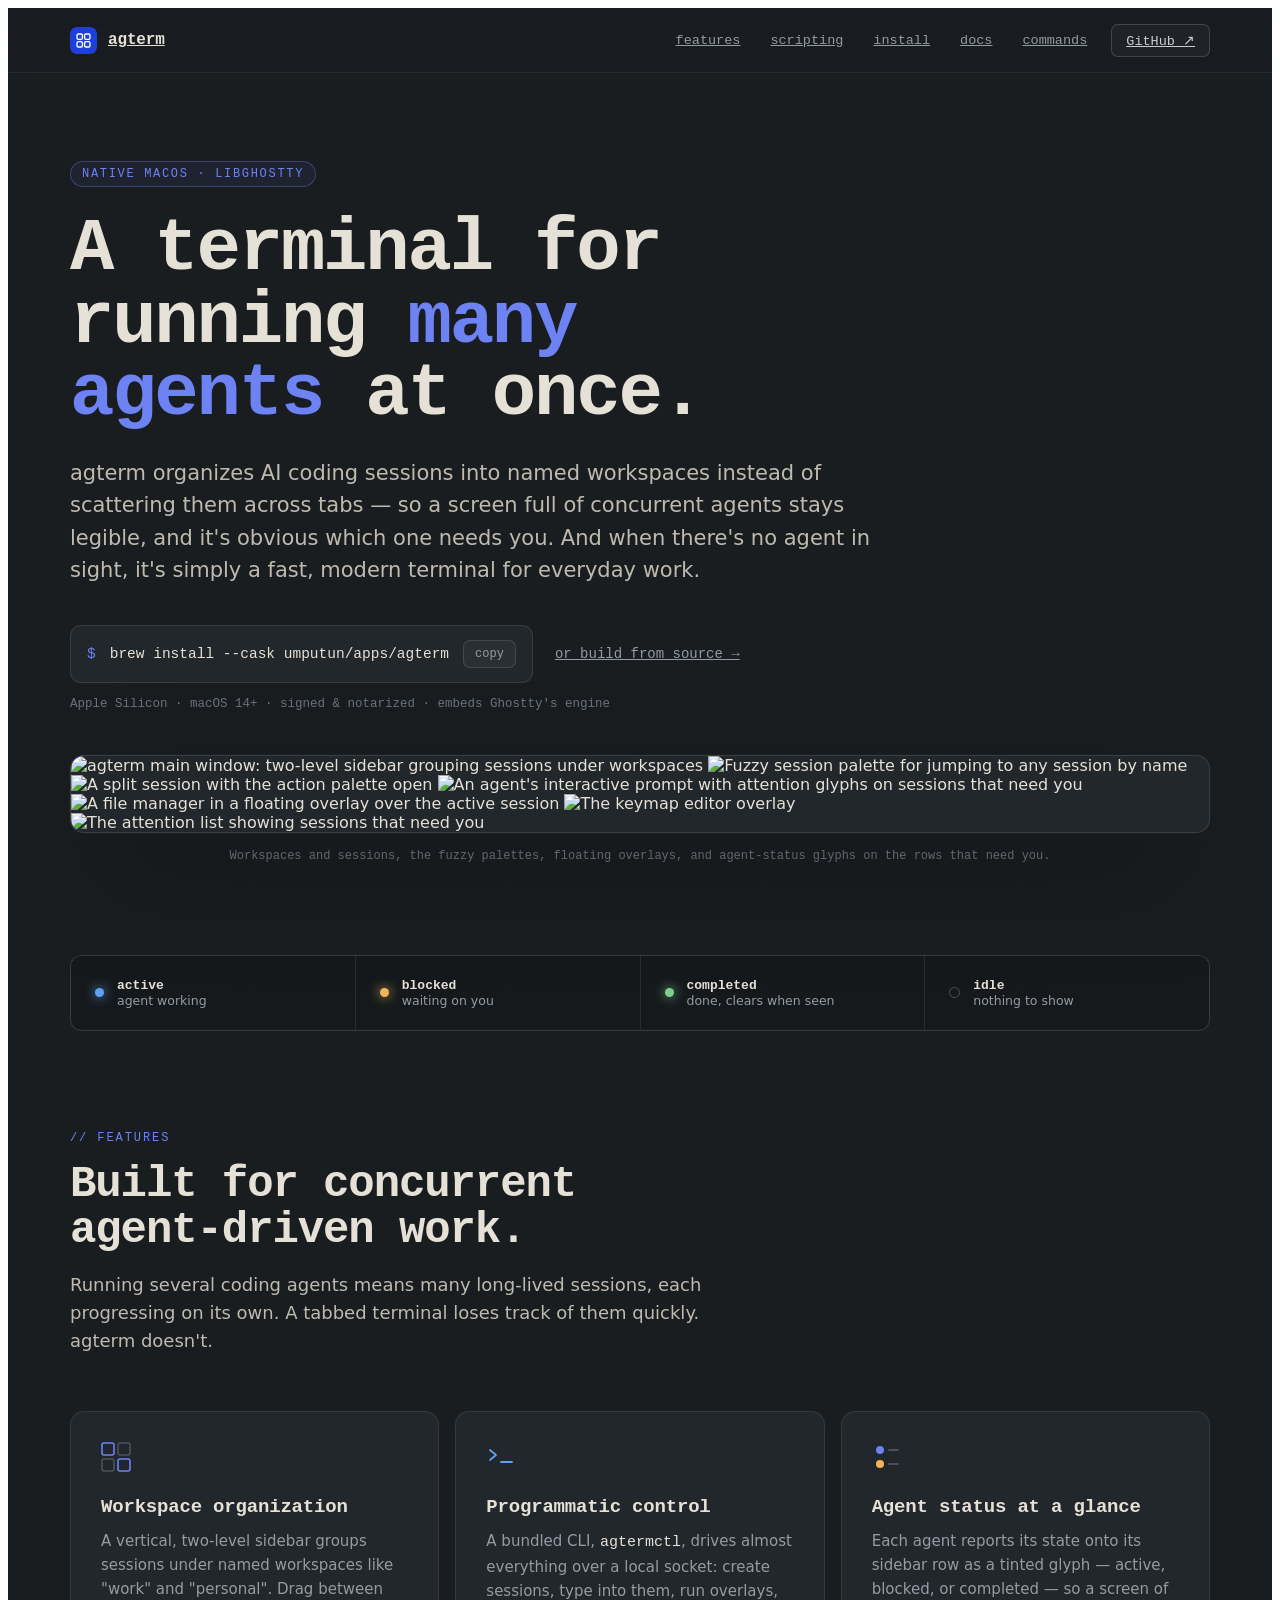
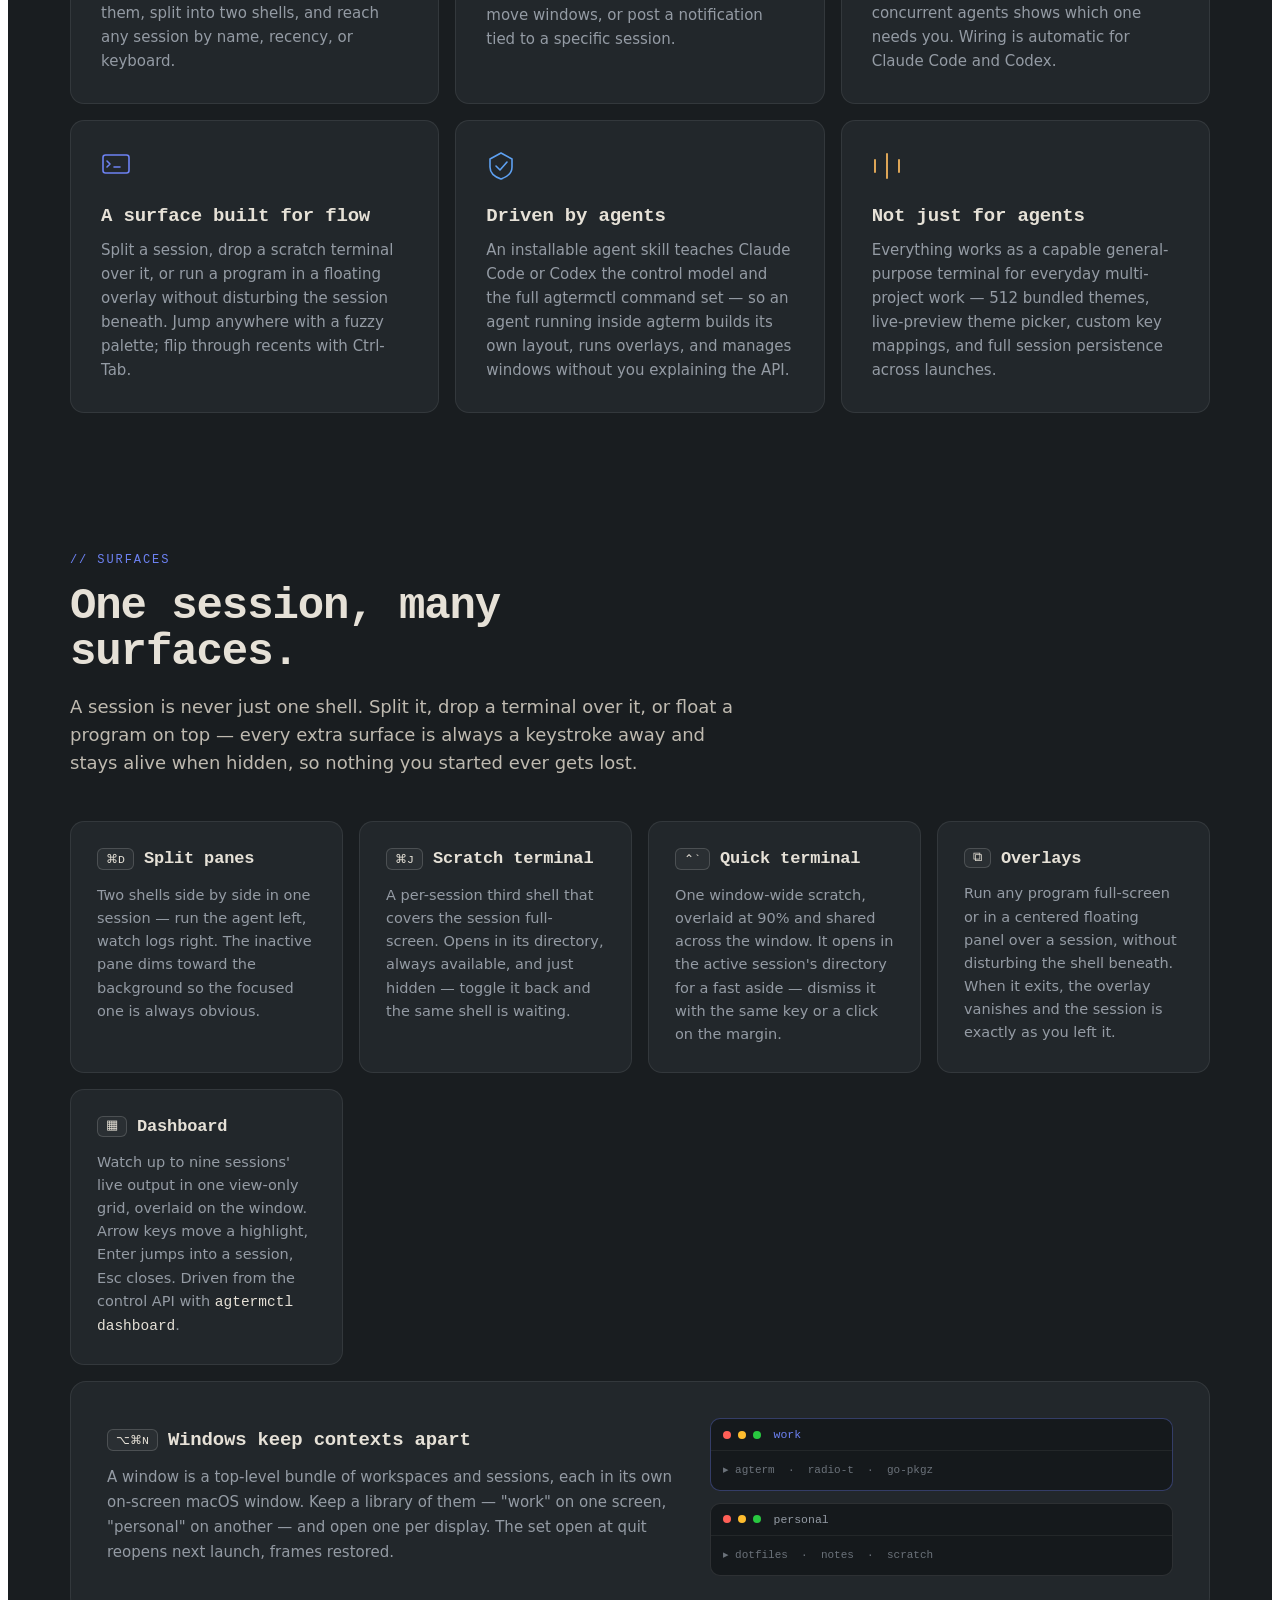
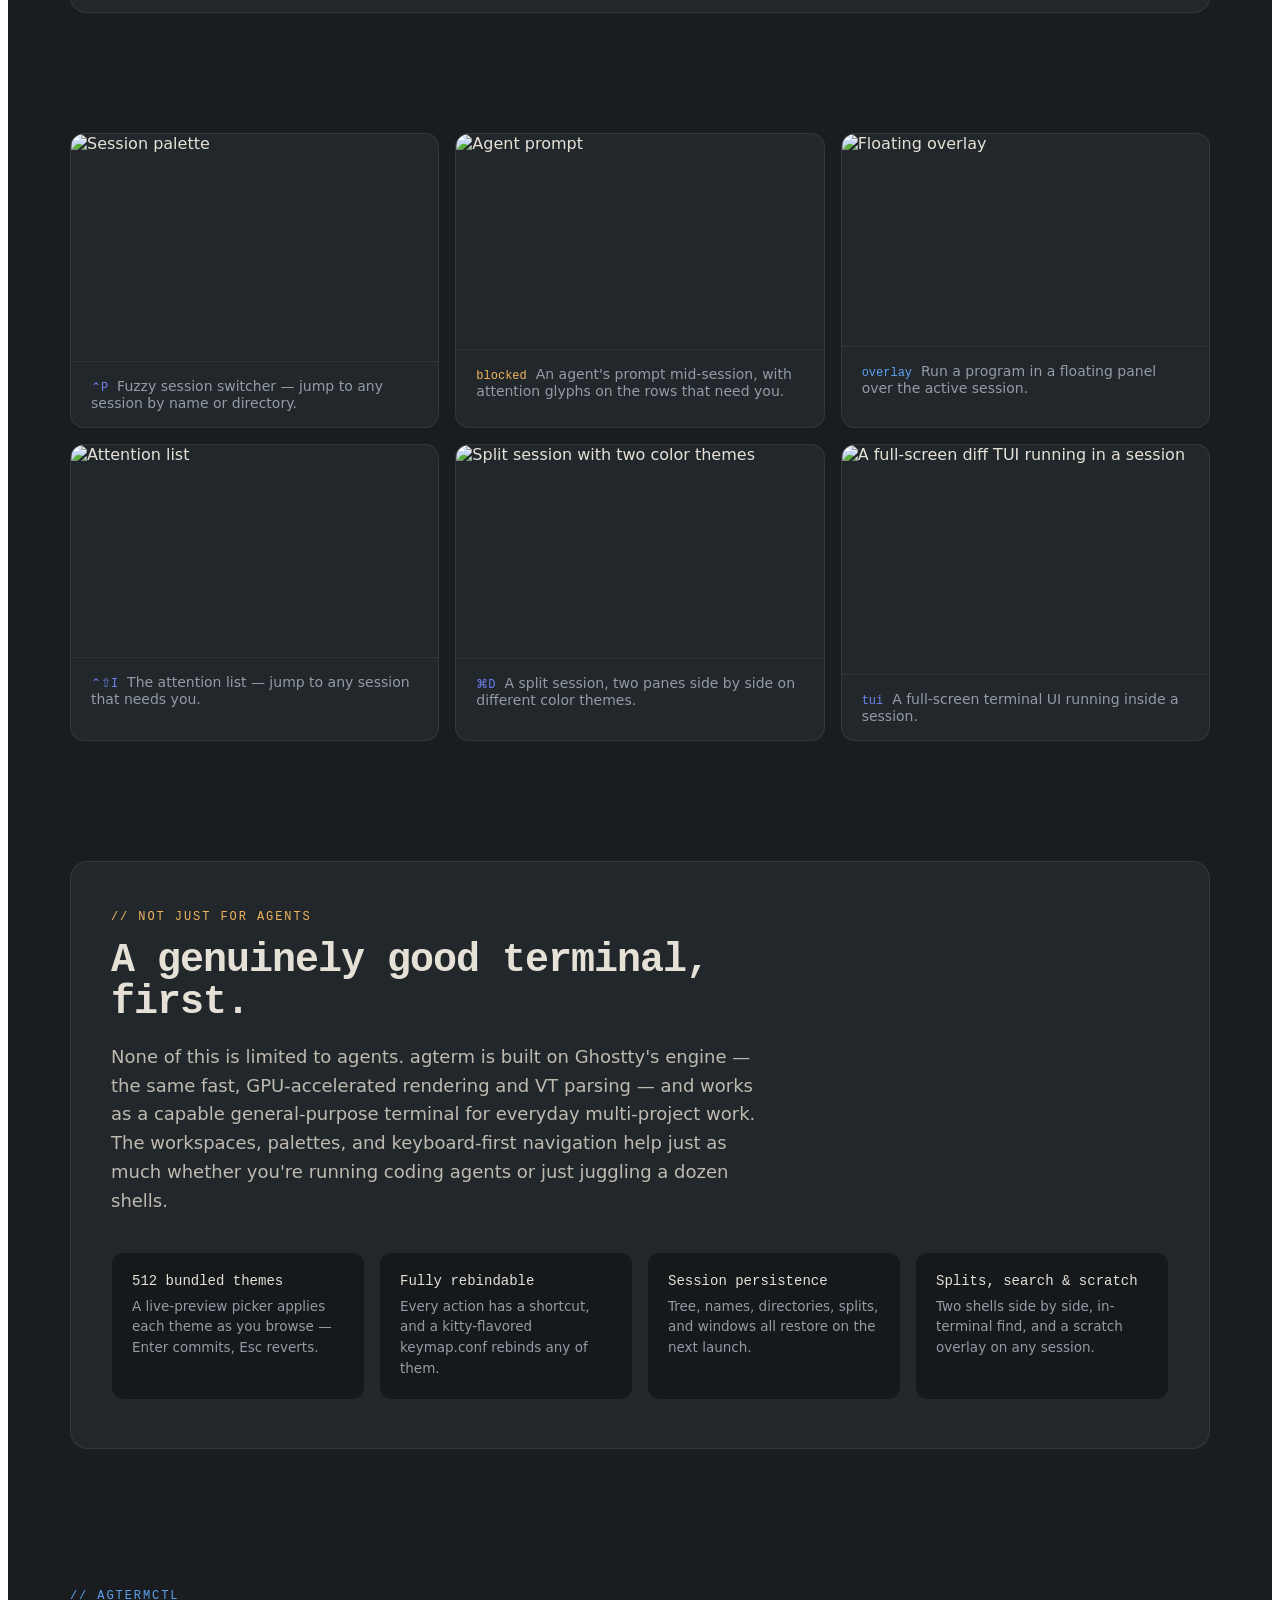
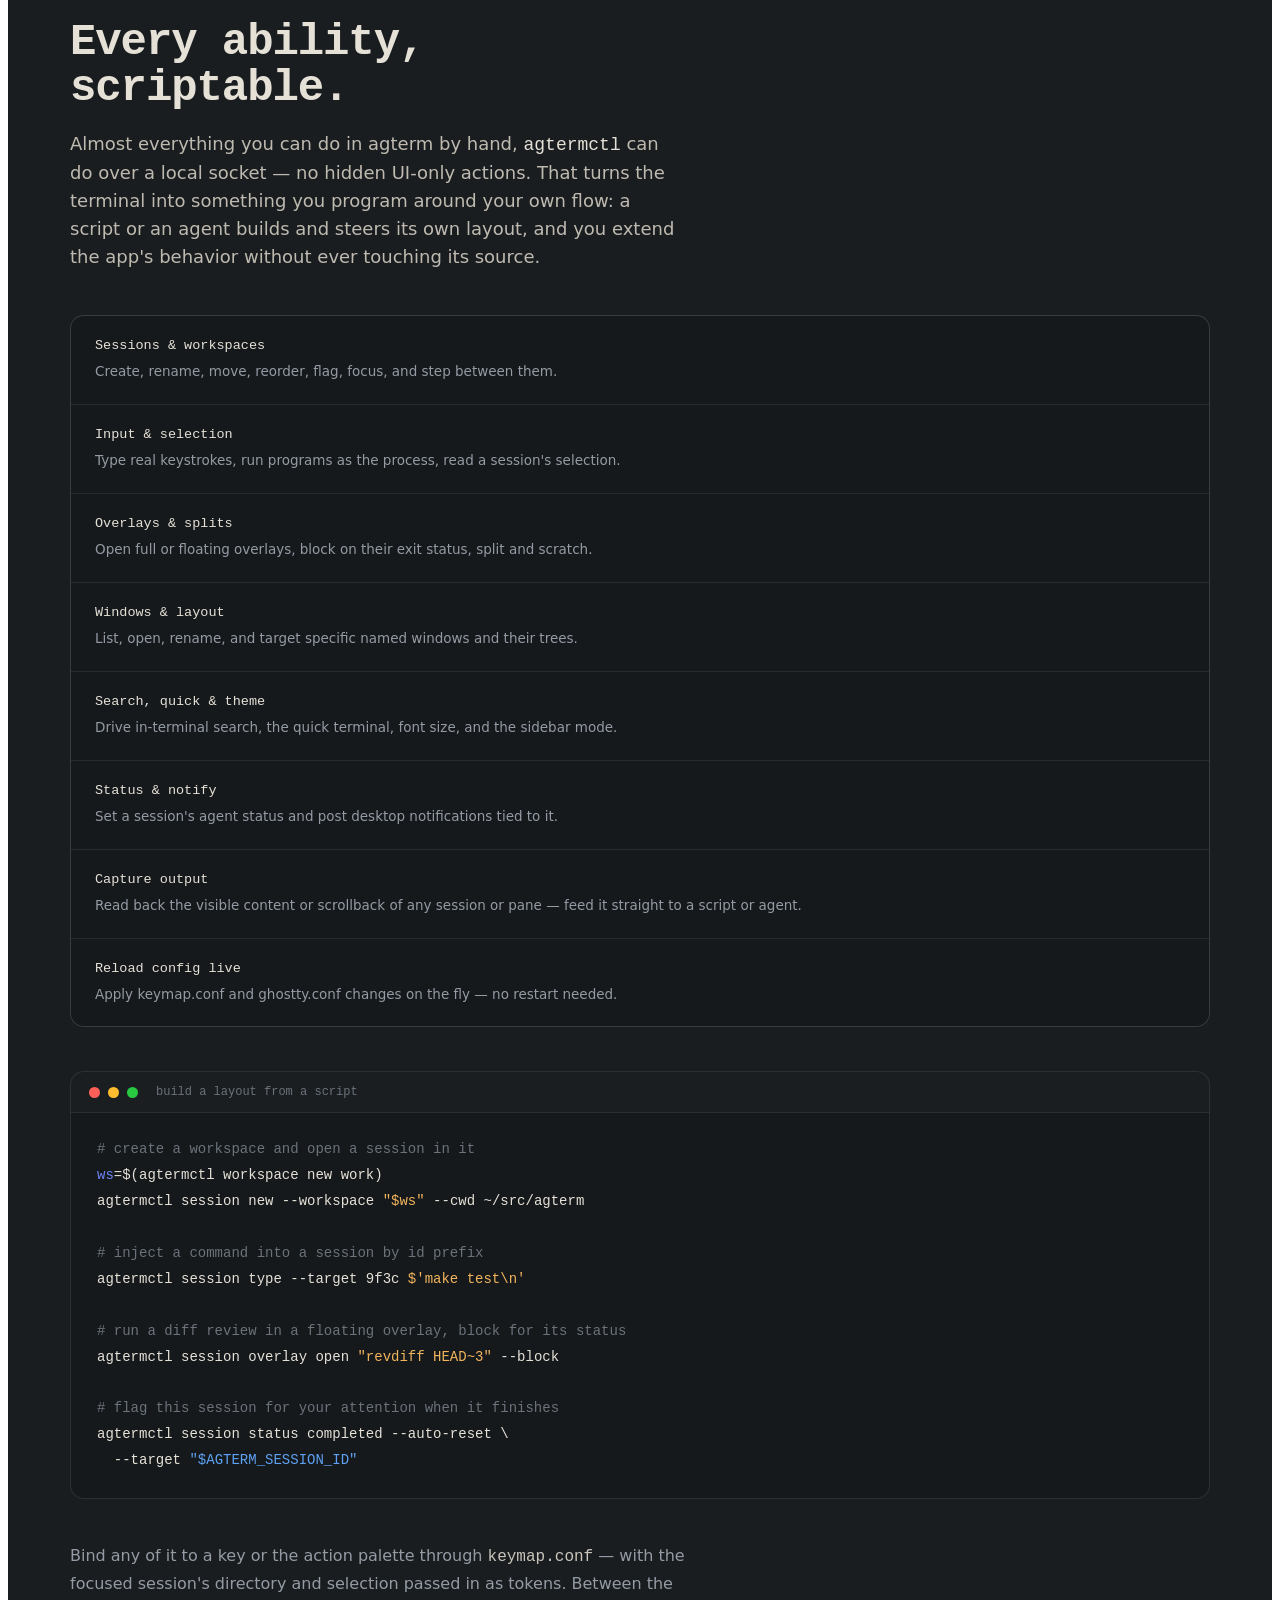
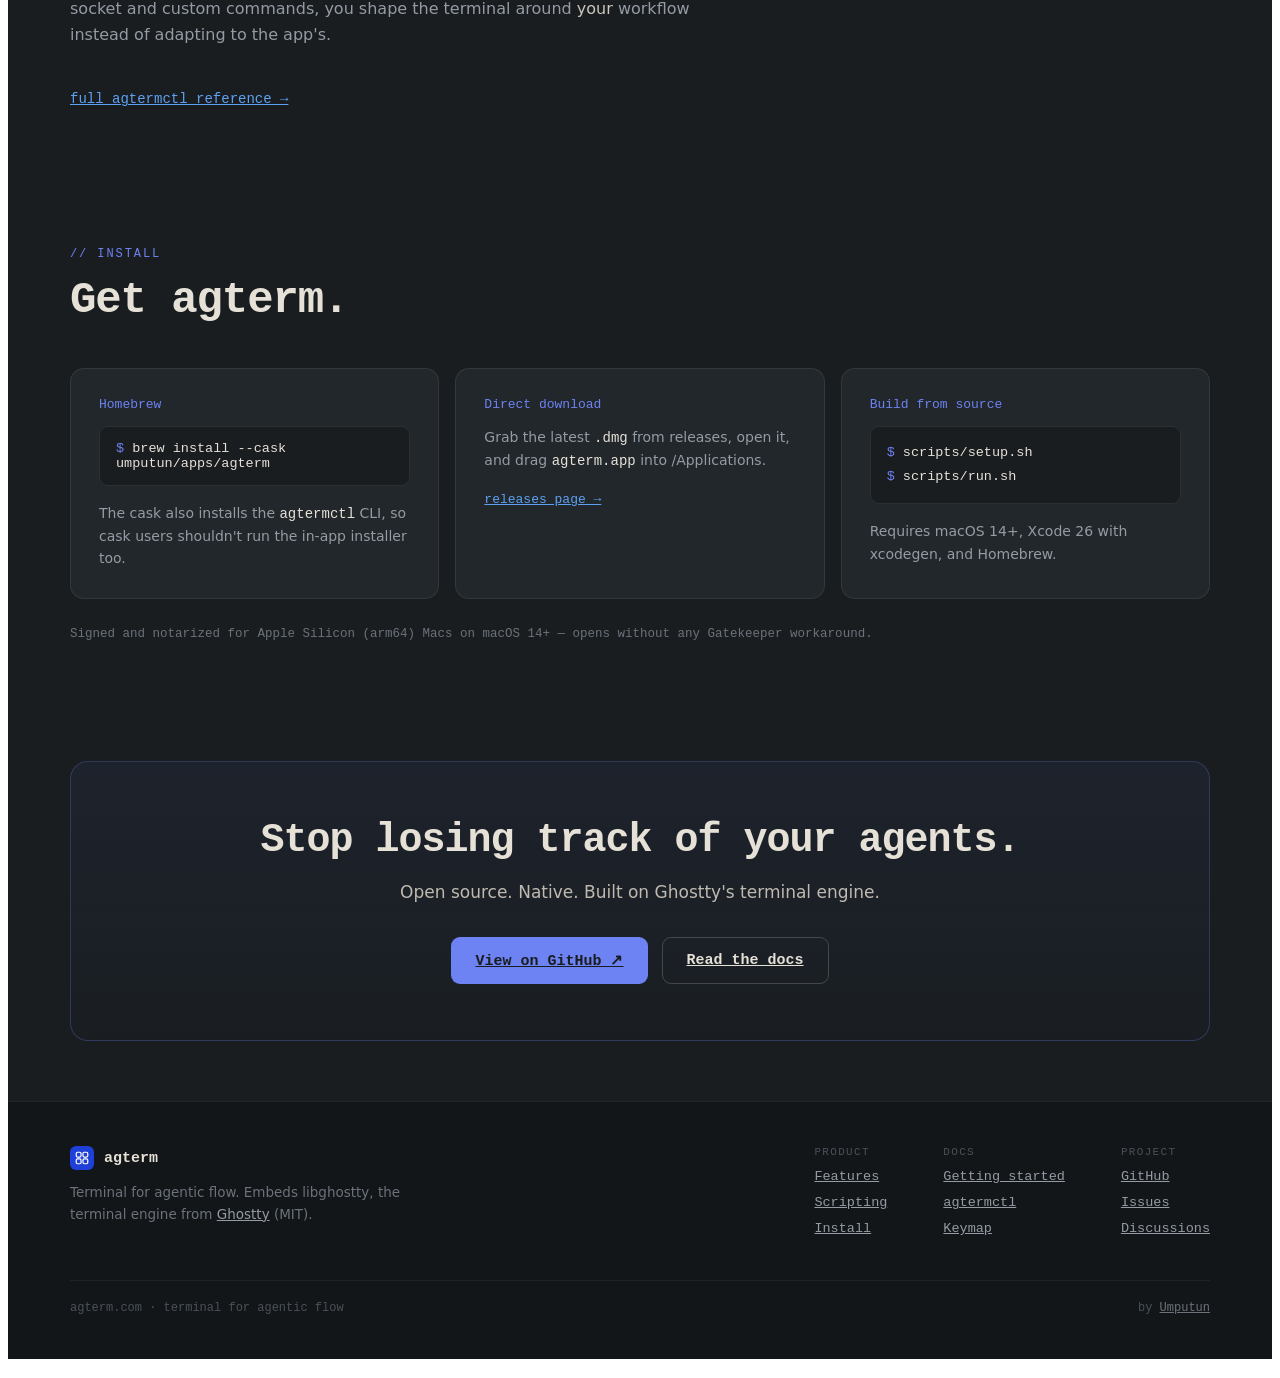
==== commit c15dd817: "docs: update changelog for v0.13.0" ====
--- a/site/index.html
+++ b/site/index.html
@@ -54,7 +54,7 @@
         "author": { "@type": "Person", "name": "Umputun", "url": "https://github.com/umputun" },
         "codeRepository": "https://github.com/umputun/agterm",
         "downloadUrl": "https://github.com/umputun/agterm/releases",
-        "softwareVersion": "0.10.1"
+        "softwareVersion": "0.13.0"
       }
     </script>
     <script type="application/ld+json">
@@ -179,6 +179,7 @@
             <a href="#scripting" style="color: #949ba4; padding: 8px 12px; border-radius: 7px" class="hv1">scripting</a>
             <a href="#install" style="color: #949ba4; padding: 8px 12px; border-radius: 7px" class="hv1">install</a>
             <a href="/docs" style="color: #949ba4; padding: 8px 12px; border-radius: 7px" class="hv1">docs</a>
+            <a href="/commands" style="color: #949ba4; padding: 8px 12px; border-radius: 7px" class="hv1">commands</a>
             <a
               href="https://github.com/umputun/agterm"
               style="
@@ -753,6 +754,40 @@
             <p style="font-size: 14.5px; line-height: 1.6; color: #949ba4; margin: 0">
               Run any program full-screen or in a centered floating panel over a session, without disturbing the shell beneath.
               When it exits, the overlay vanishes and the session is exactly as you left it.
+            </p>
+          </div>
+
+          <div style="background: #22272b; border: 1px solid rgba(255, 255, 255, 0.08); border-radius: 14px; padding: 26px">
+            <div style="display: flex; align-items: center; gap: 10px; margin-bottom: 14px">
+              <span
+                style="
+                  font-family: &quot;JetBrains Mono&quot;, monospace;
+                  font-size: 12.5px;
+                  color: #e6e1d7;
+                  border: 1px solid rgba(255, 255, 255, 0.16);
+                  background: rgba(255, 255, 255, 0.04);
+                  padding: 3px 8px;
+                  border-radius: 6px;
+                  line-height: 1;
+                "
+                >▦</span
+              >
+              <h3
+                style="
+                  font-family: &quot;JetBrains Mono&quot;, monospace;
+                  font-weight: 700;
+                  font-size: 17px;
+                  margin: 0;
+                  letter-spacing: -0.01em;
+                "
+              >
+                Dashboard
+              </h3>
+            </div>
+            <p style="font-size: 14.5px; line-height: 1.6; color: #949ba4; margin: 0">
+              Watch up to nine sessions' live output in one view-only grid, overlaid on the window. Arrow keys move a highlight,
+              Enter jumps into a session, Esc closes. Driven from the control API with
+              <span style="font-family: &quot;JetBrains Mono&quot;, monospace; color: #e6e1d7">agtermctl dashboard</span>.
             </p>
           </div>
         </div>
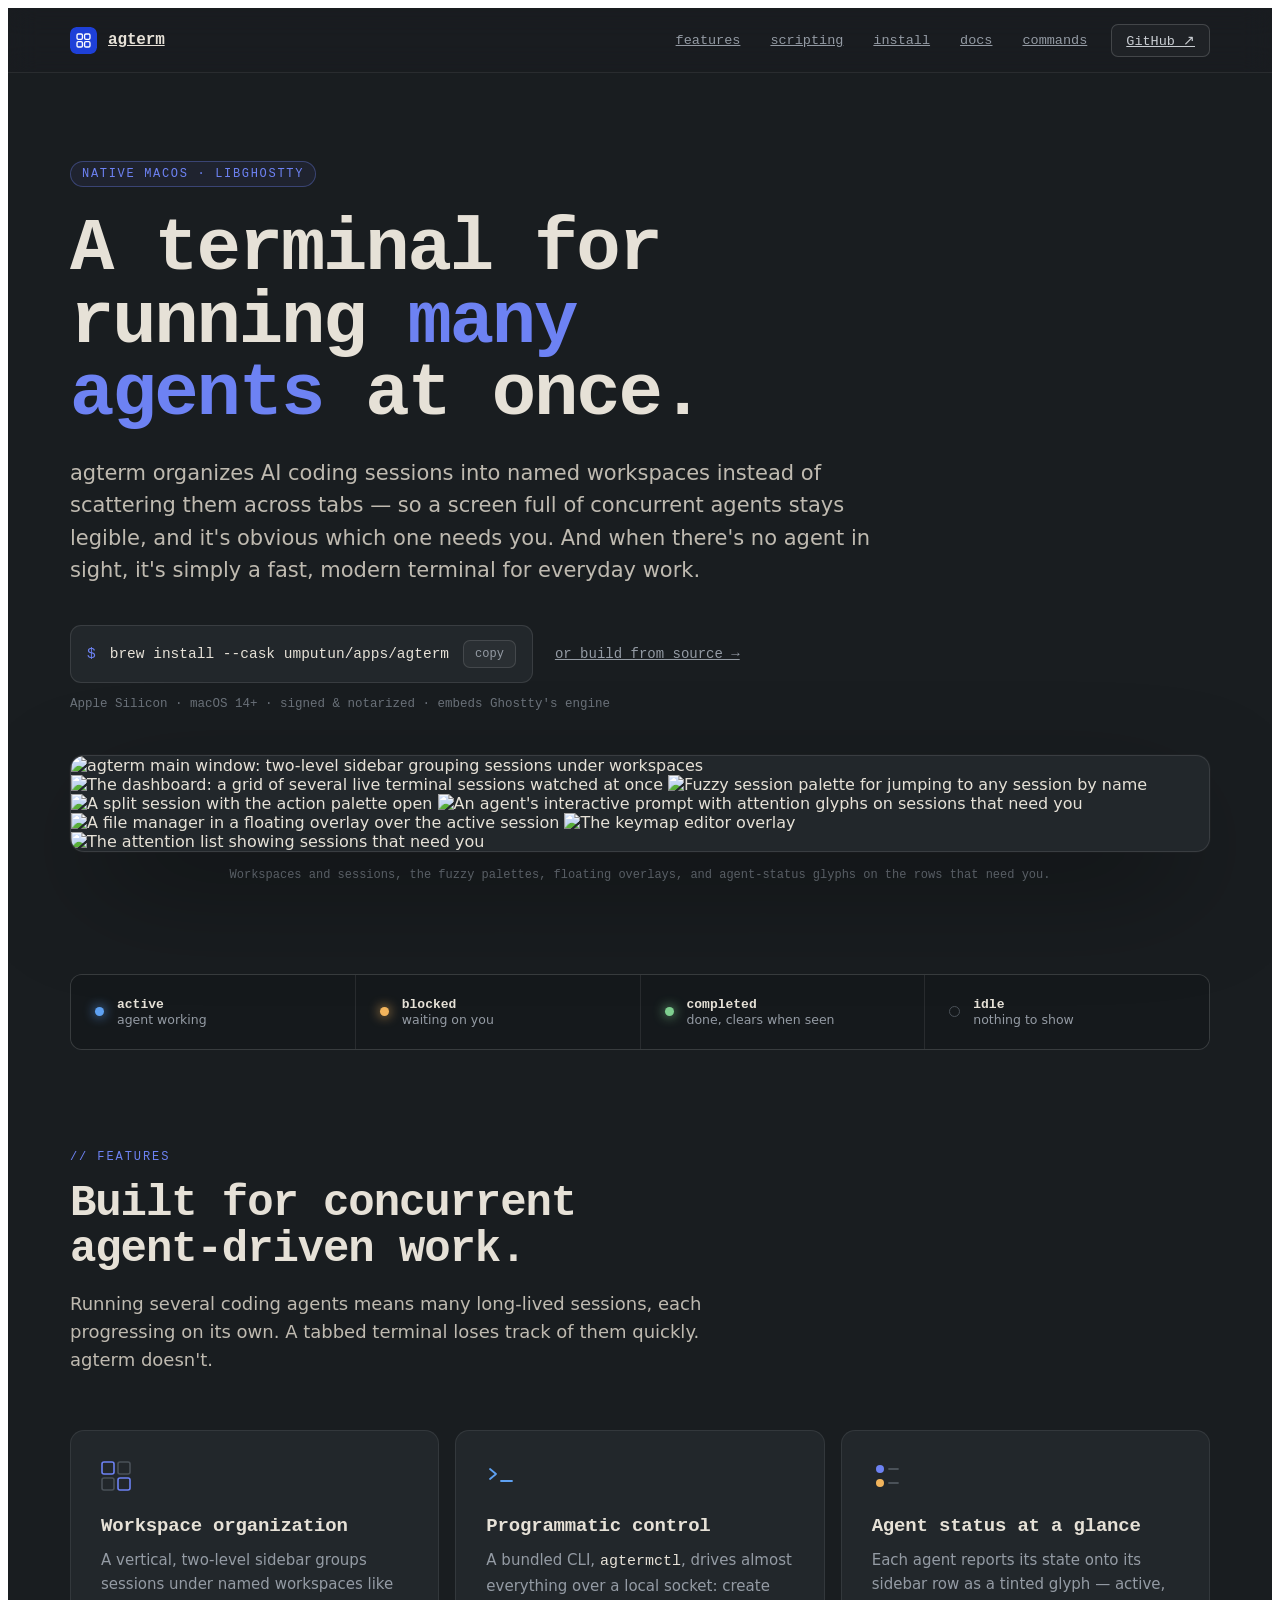
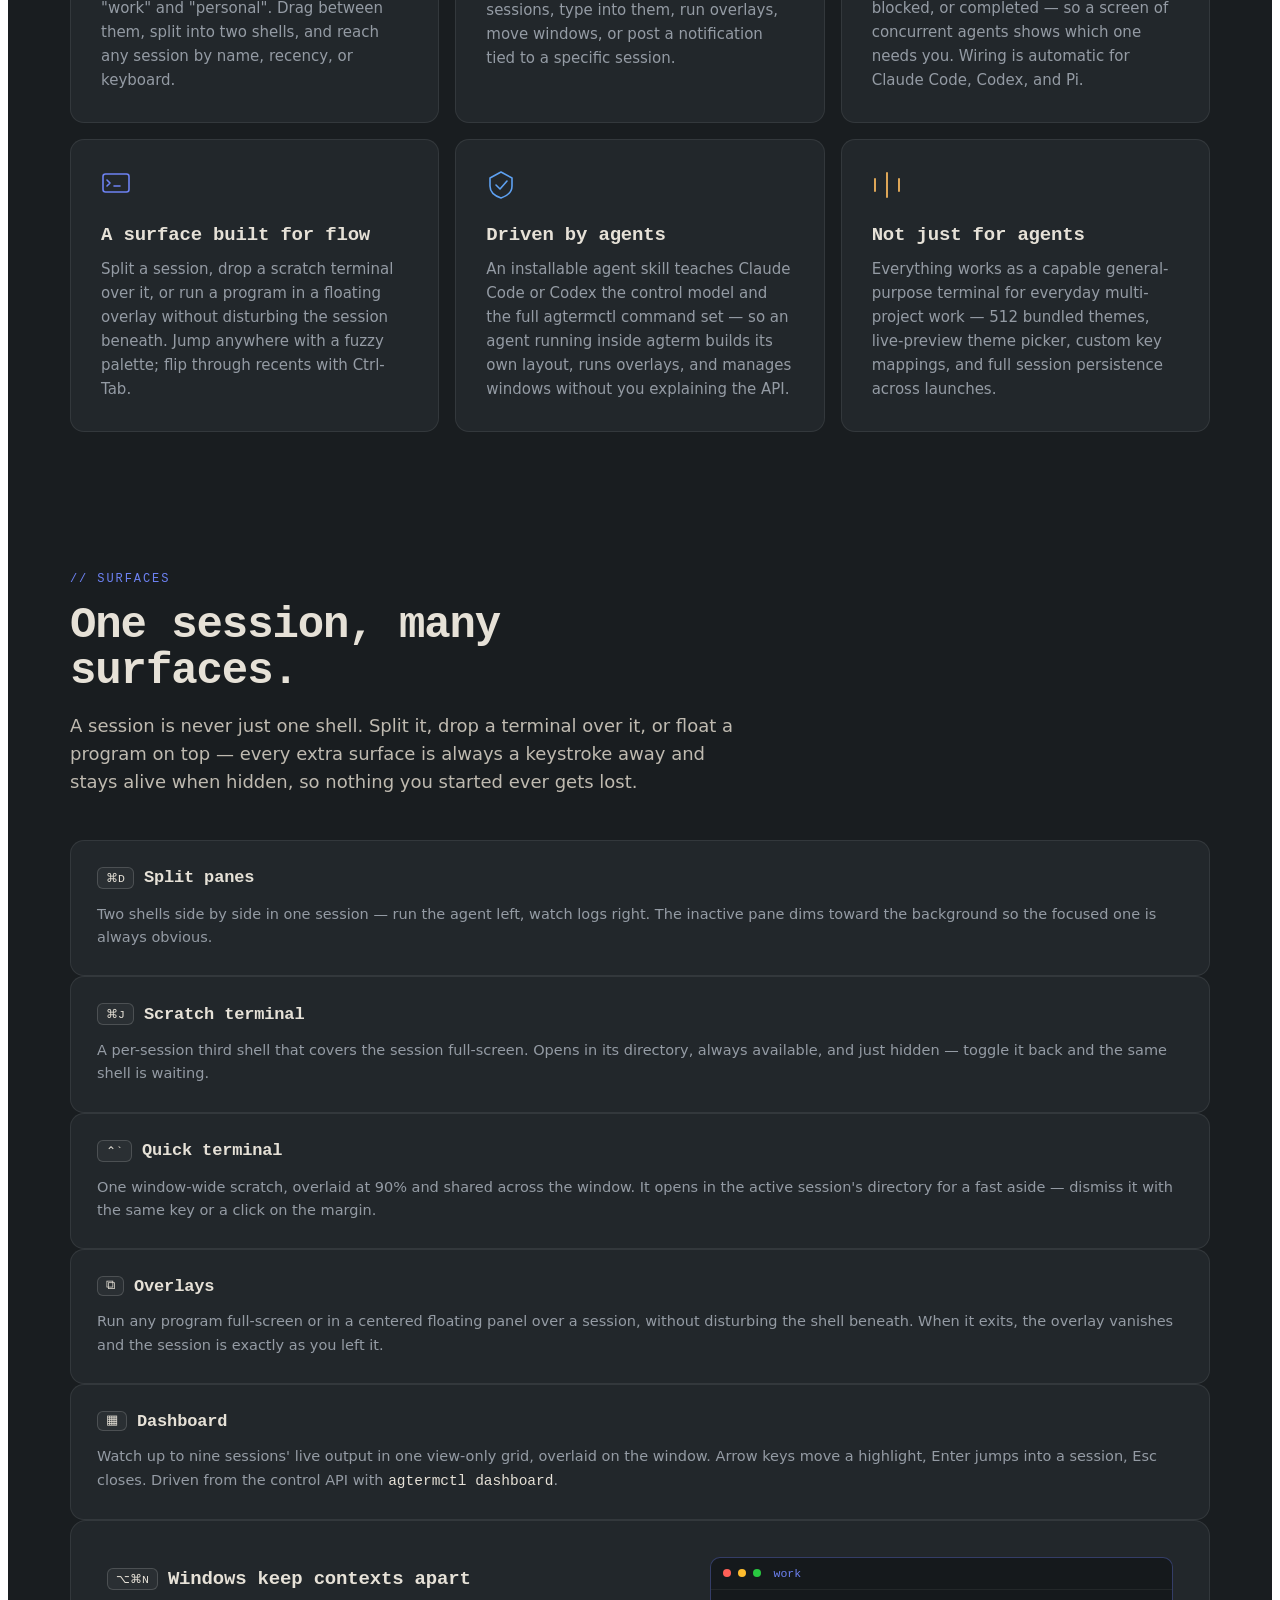
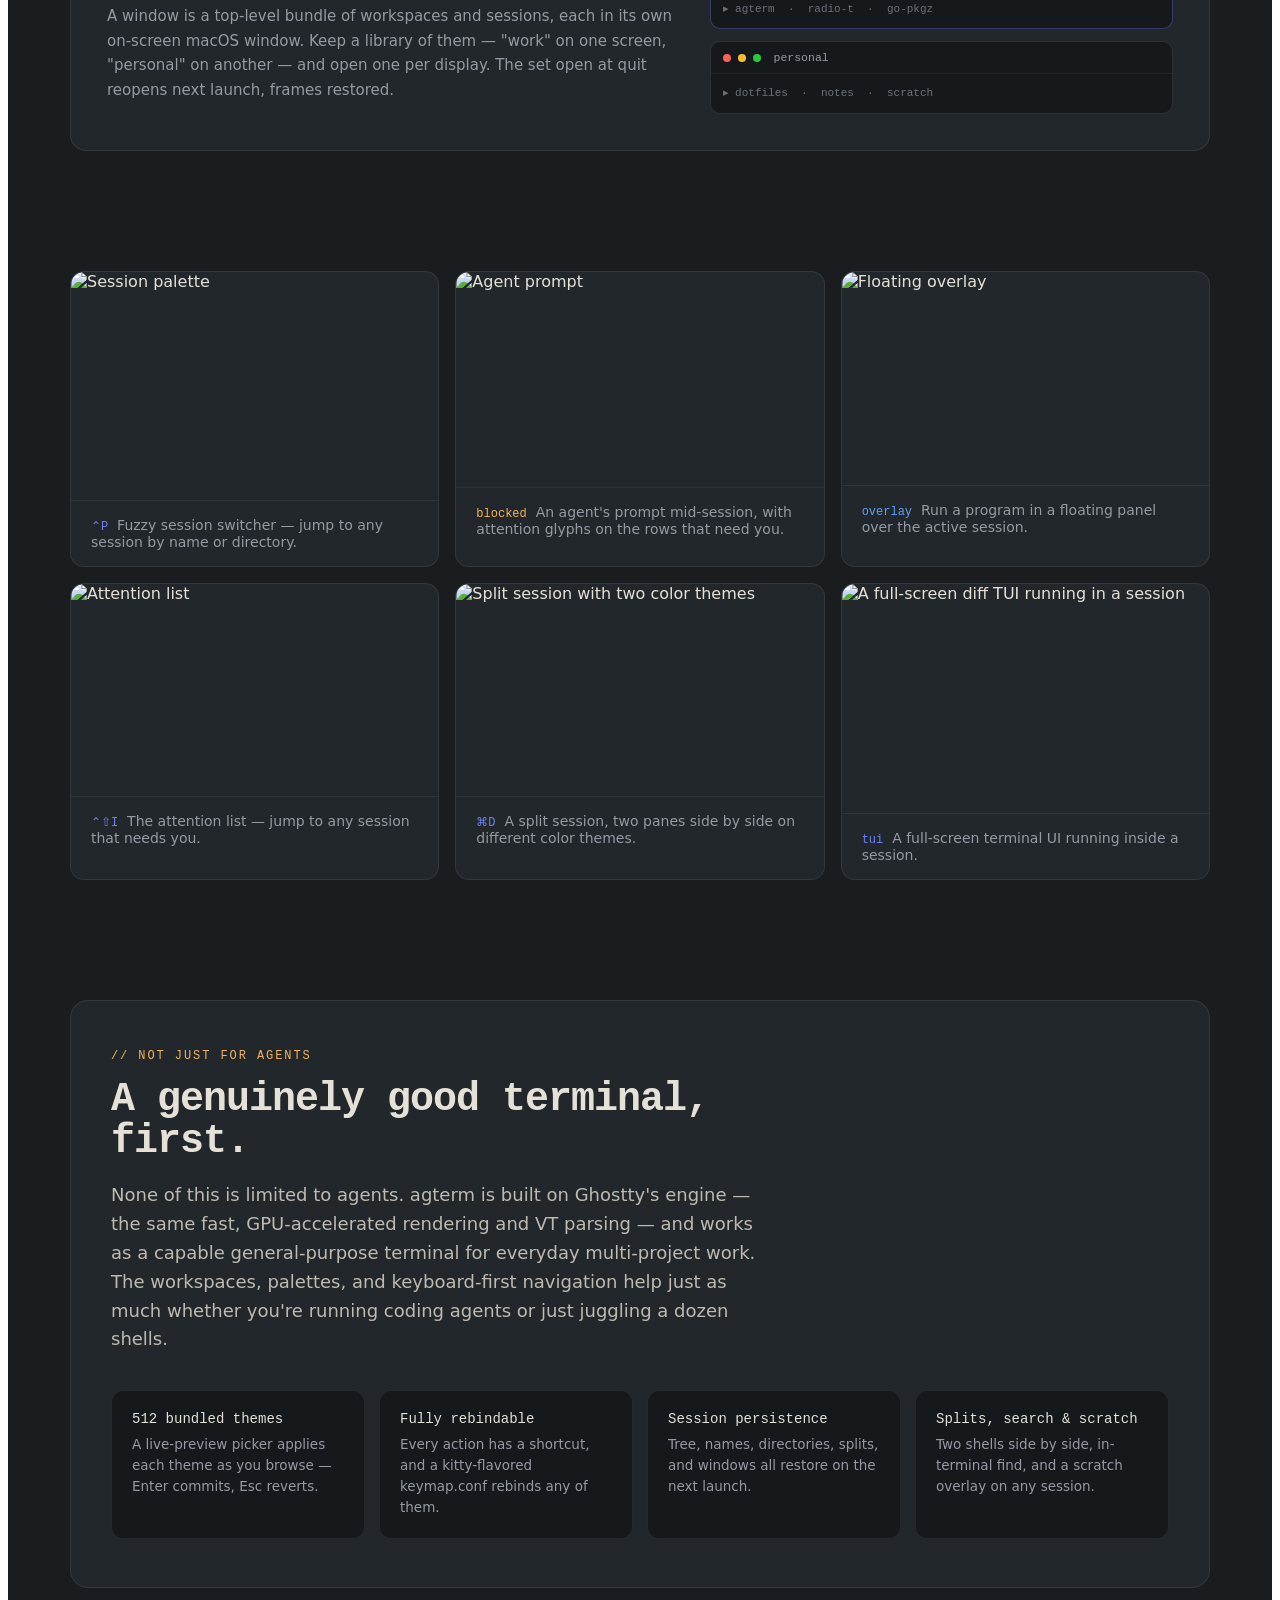
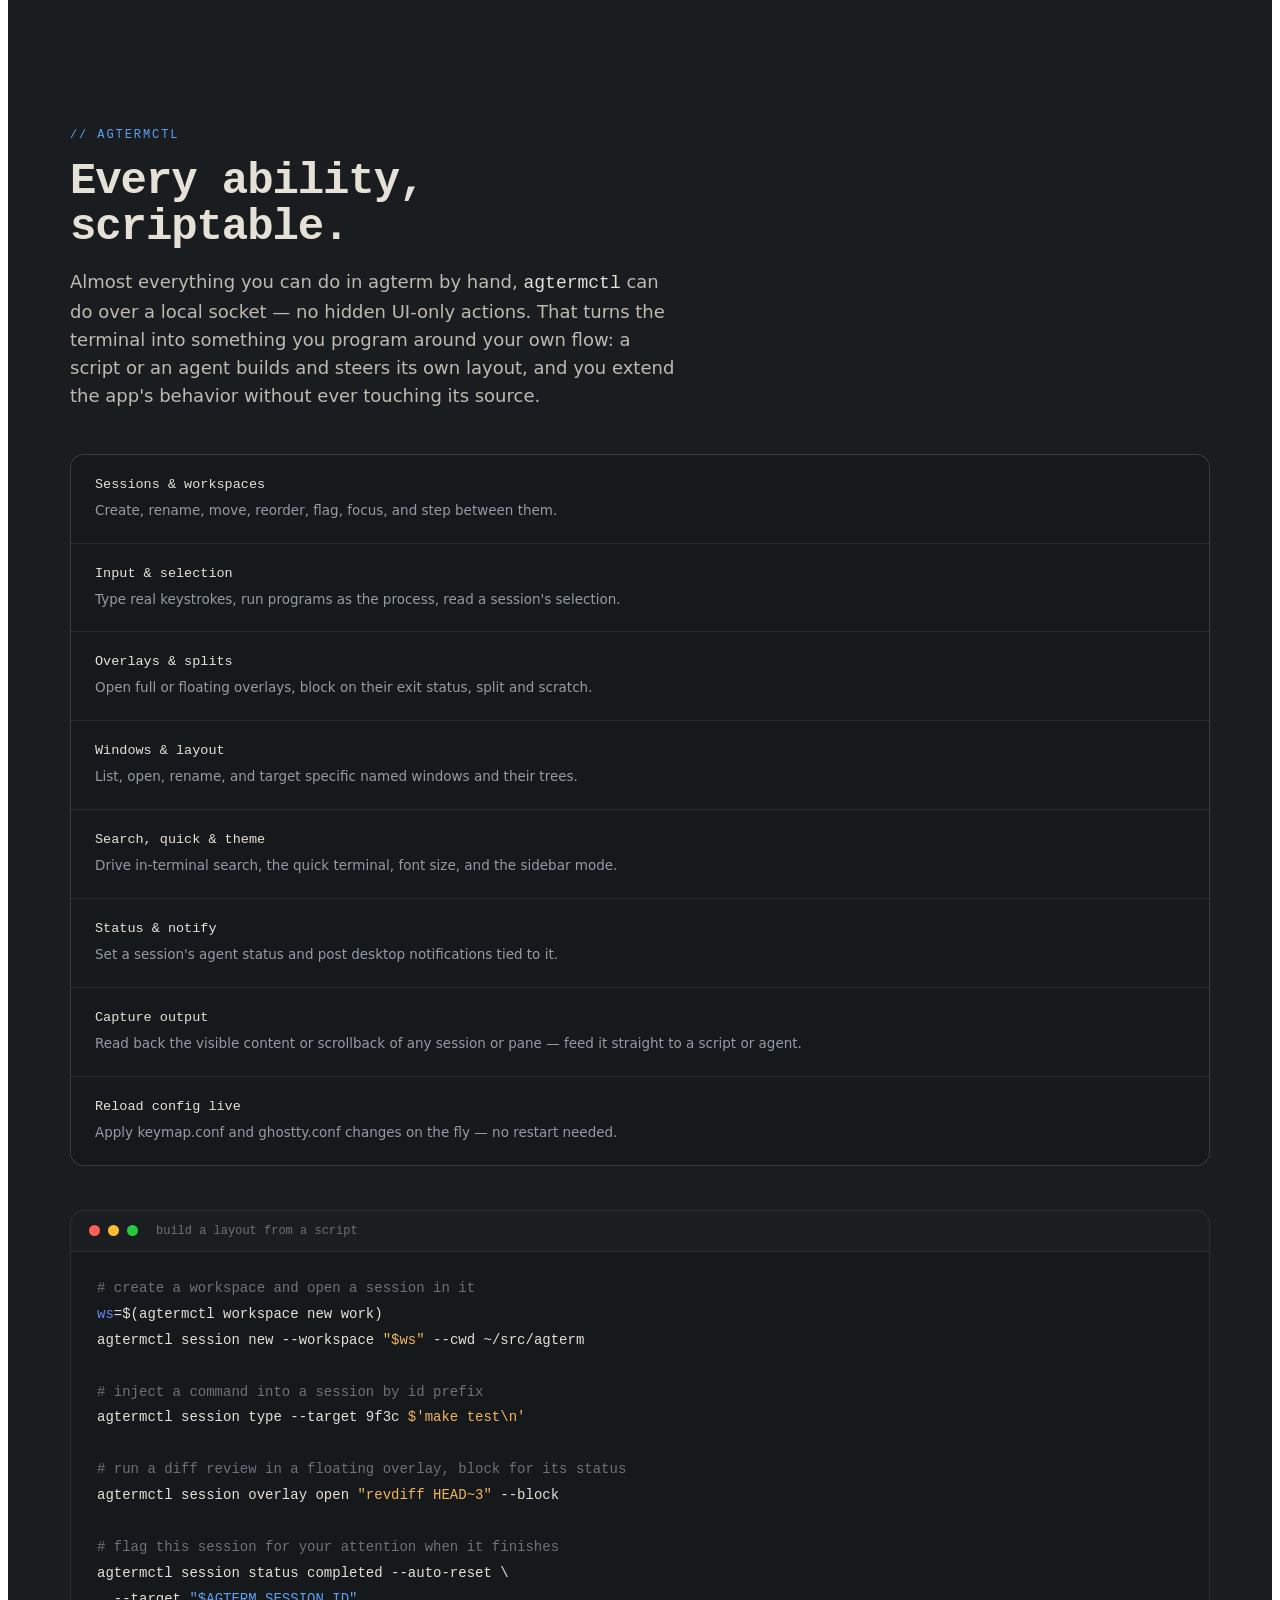
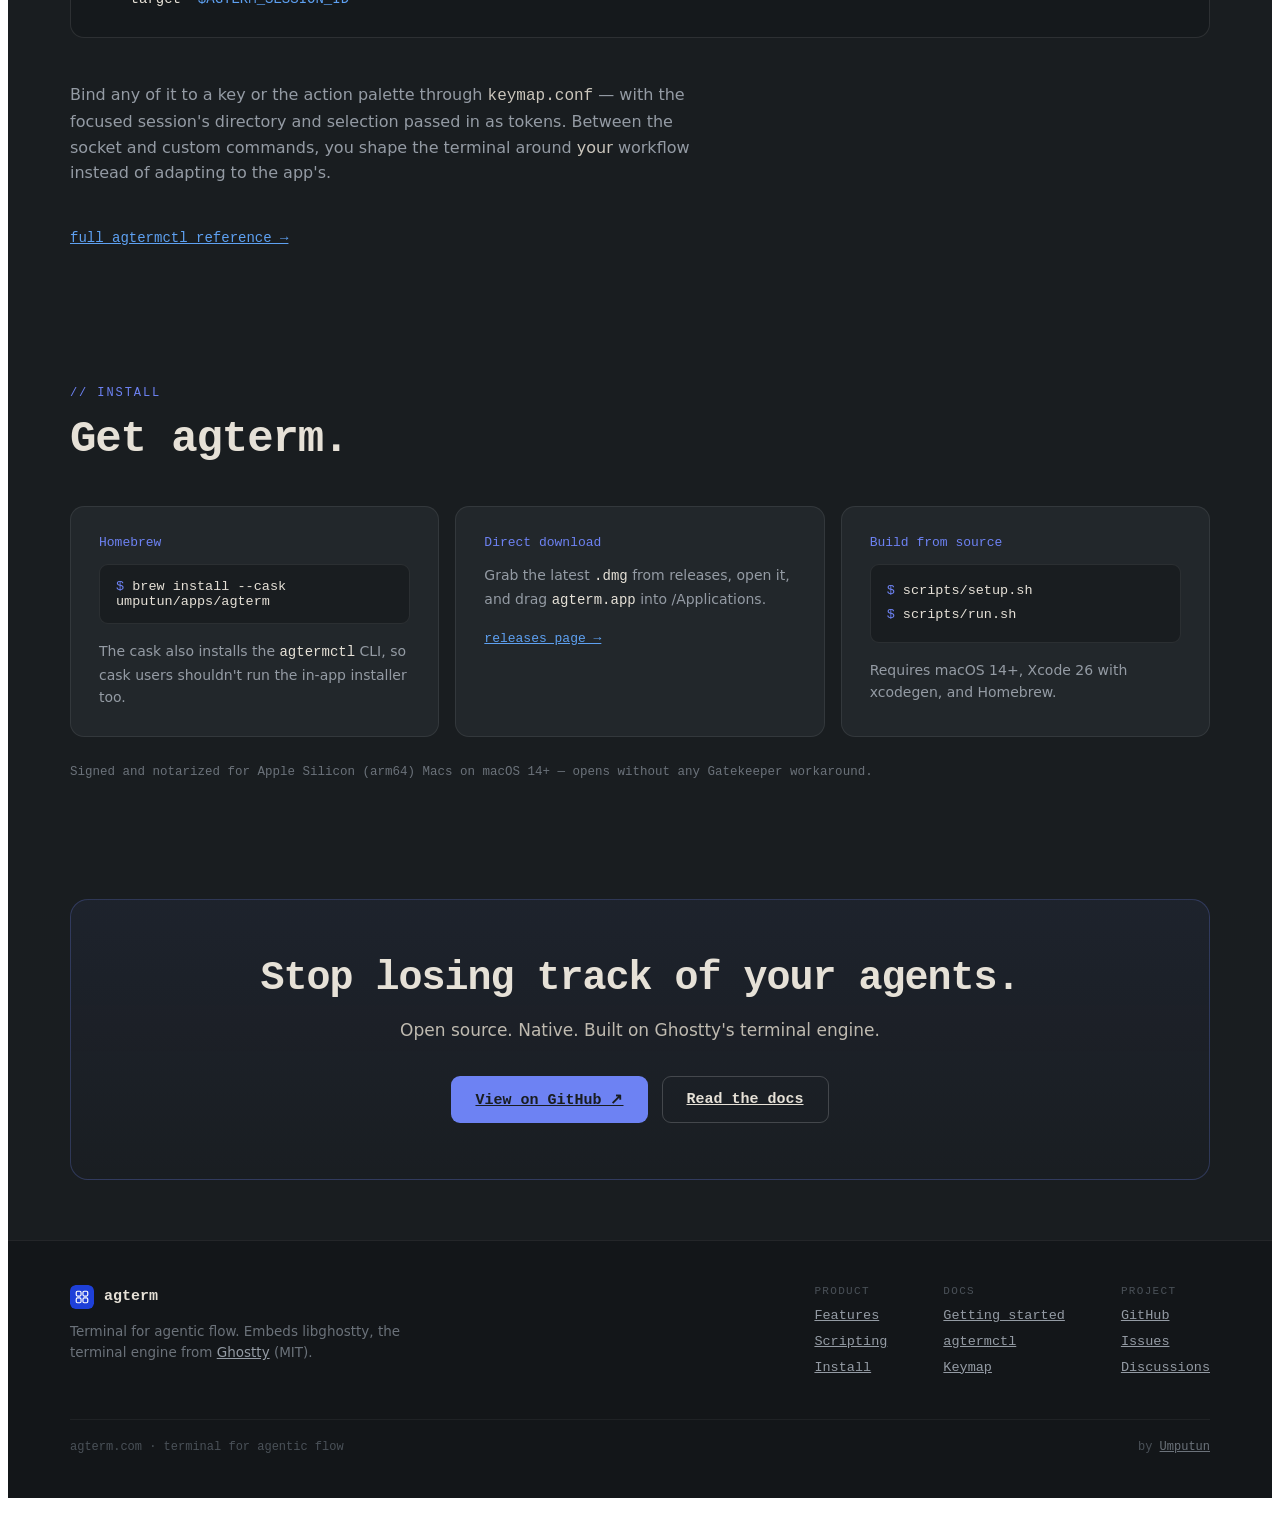
==== commit 760af491: "fix(site): align the surfaces feature row so Dashboard shares it with Windows The auto-fit grid stra" ====
--- a/site/index.html
+++ b/site/index.html
@@ -10,7 +10,7 @@
     />
     <meta
       name="keywords"
-      content="agterm, macOS terminal, terminal for AI agents, Claude Code terminal, Codex terminal, libghostty, ghostty, agtermctl, concurrent AI agents, agentic terminal"
+      content="agterm, macOS terminal, terminal for AI agents, Claude Code terminal, Codex terminal, Pi coding agent terminal, libghostty, ghostty, agtermctl, concurrent AI agents, agentic terminal"
     />
     <meta name="author" content="umputun" />
     <link rel="canonical" href="https://agterm.com/" />
@@ -72,10 +72,10 @@
           },
           {
             "@type": "Question",
-            "name": "Does agterm work with Claude Code and Codex?",
+            "name": "Does agterm work with Claude Code, Codex, and Pi?",
             "acceptedAnswer": {
               "@type": "Answer",
-              "text": "Yes. agterm auto-wires agent status for Claude Code and Codex, and ships an installable agent skill that teaches them its control model and the full agtermctl command set."
+              "text": "Yes. agterm auto-wires agent status for Claude Code, Codex, and Pi, and ships an installable agent skill that teaches Claude Code and Codex its control model and the full agtermctl command set."
             }
           },
           {
@@ -303,6 +303,13 @@
               fetchpriority="high"
             />
             <img
+              src="/assets/screenshot-dashboard.webp"
+              alt="The dashboard: a grid of several live terminal sessions watched at once"
+              width="1187"
+              height="696"
+              loading="lazy"
+            />
+            <img
               src="/assets/screenshot-session-palette.webp"
               alt="Fuzzy session palette for jumping to any session by name"
               width="1187"
@@ -512,7 +519,7 @@
             </h3>
             <p style="font-size: 15px; line-height: 1.6; color: #949ba4; margin: 0">
               Each agent reports its state onto its sidebar row as a tinted glyph — active, blocked, or completed — so a screen of
-              concurrent agents shows which one needs you. Wiring is automatic for Claude Code and Codex.
+              concurrent agents shows which one needs you. Wiring is automatic for Claude Code, Codex, and Pi.
             </p>
           </div>
 
@@ -627,7 +634,7 @@
           always a keystroke away and stays alive when hidden, so nothing you started ever gets lost.
         </p>
 
-        <div style="display: grid; grid-template-columns: repeat(auto-fit, minmax(250px, 1fr)); gap: 16px; margin-bottom: 16px">
+        <div class="surfaces-grid">
           <div style="background: #22272b; border: 1px solid rgba(255, 255, 255, 0.08); border-radius: 14px; padding: 26px">
             <div style="display: flex; align-items: center; gap: 10px; margin-bottom: 14px">
               <span
@@ -790,10 +797,10 @@
               <span style="font-family: &quot;JetBrains Mono&quot;, monospace; color: #e6e1d7">agtermctl dashboard</span>.
             </p>
           </div>
-        </div>
-
-        <!-- windows callout -->
+
+        <!-- windows callout: shares row 2 with the Dashboard card -->
         <div
+          class="surfaces-wide"
           style="
             background: #22272b;
             border: 1px solid rgba(255, 255, 255, 0.08);
@@ -904,6 +911,7 @@
               </div>
             </div>
           </div>
+        </div>
         </div>
       </div>
 
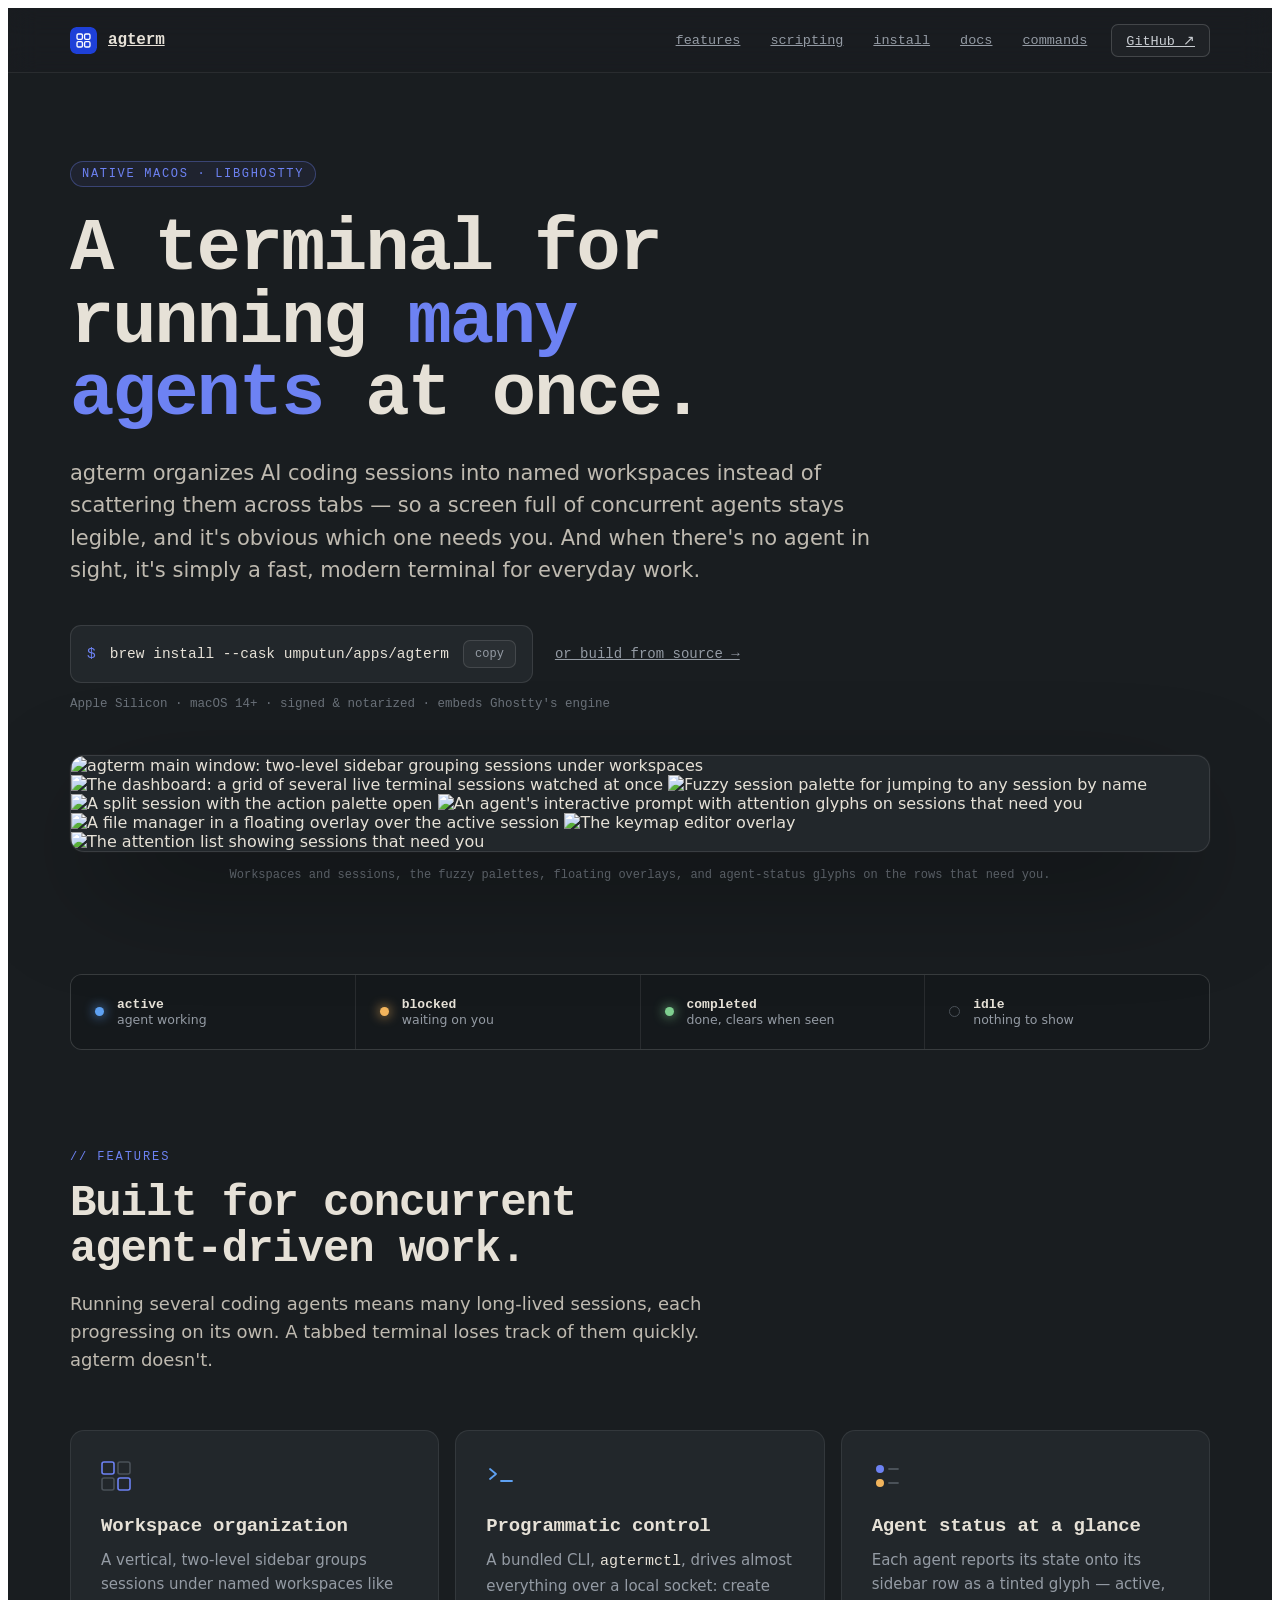
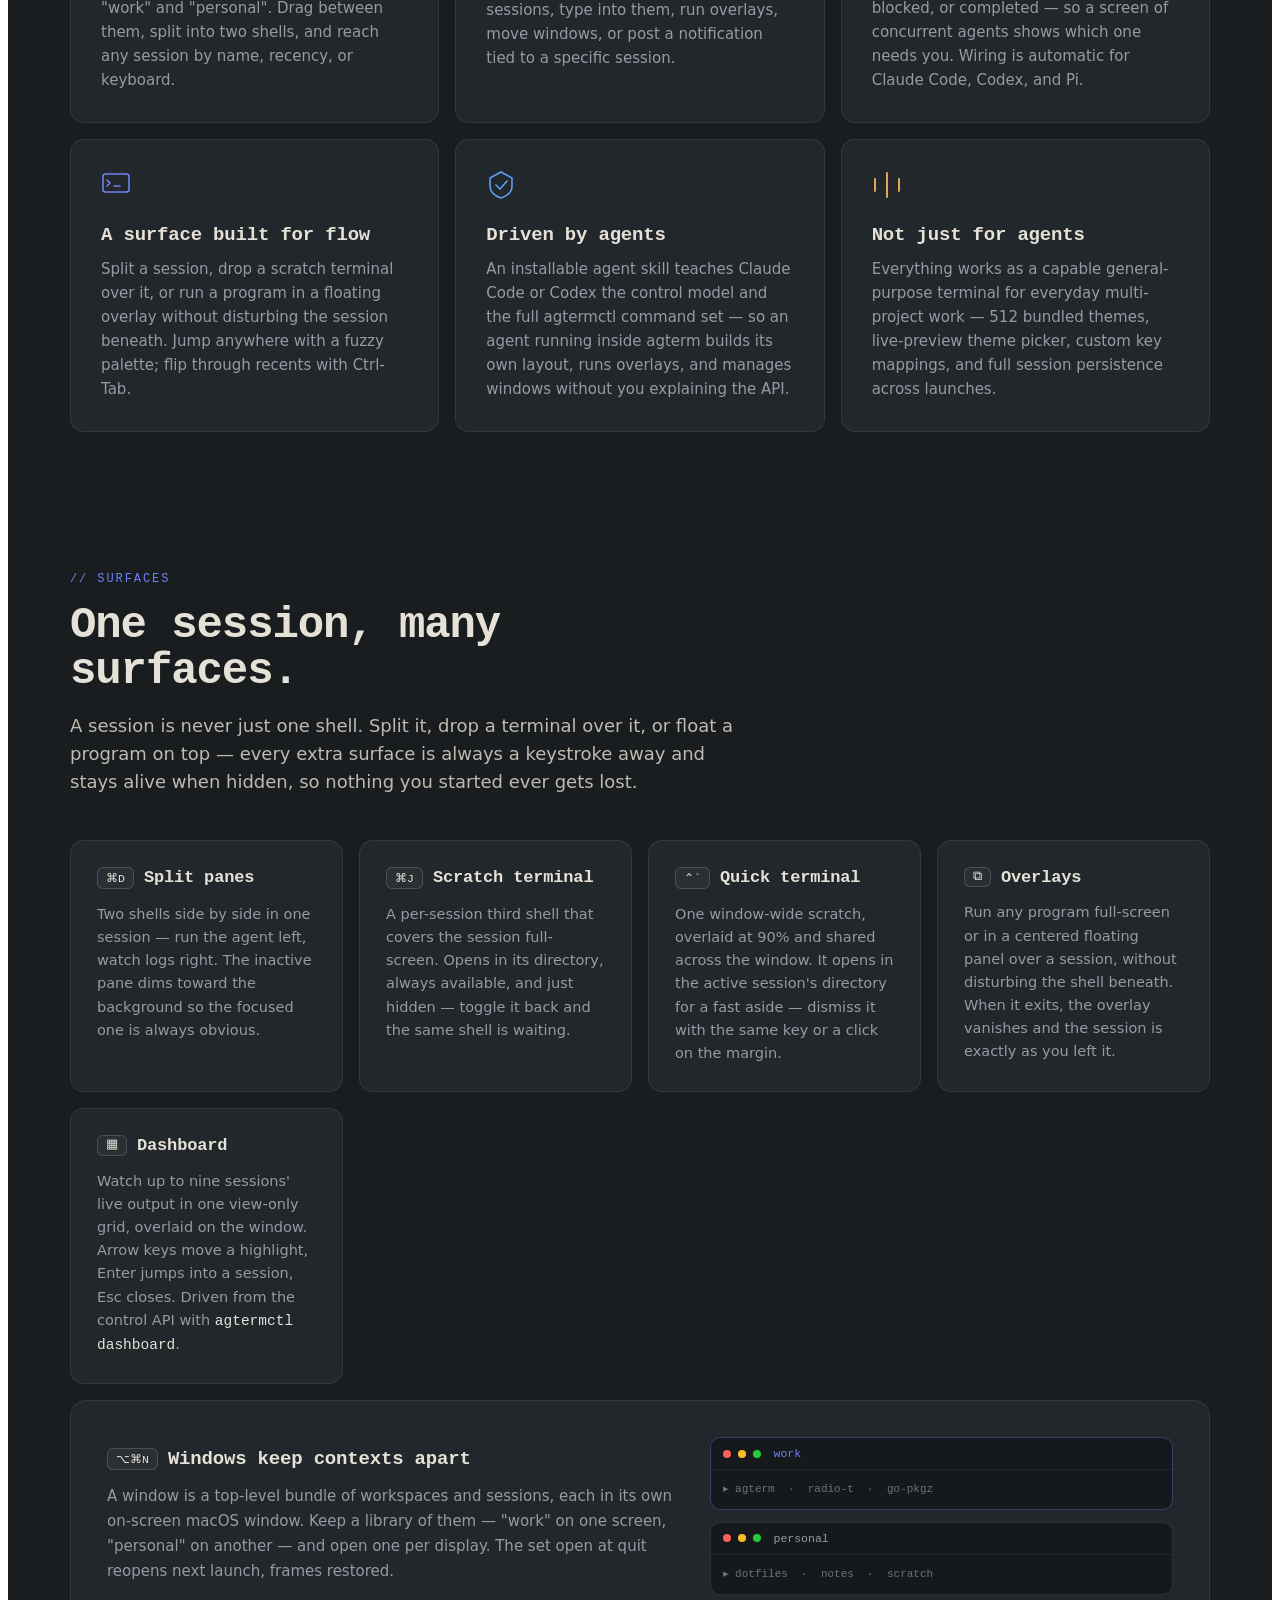
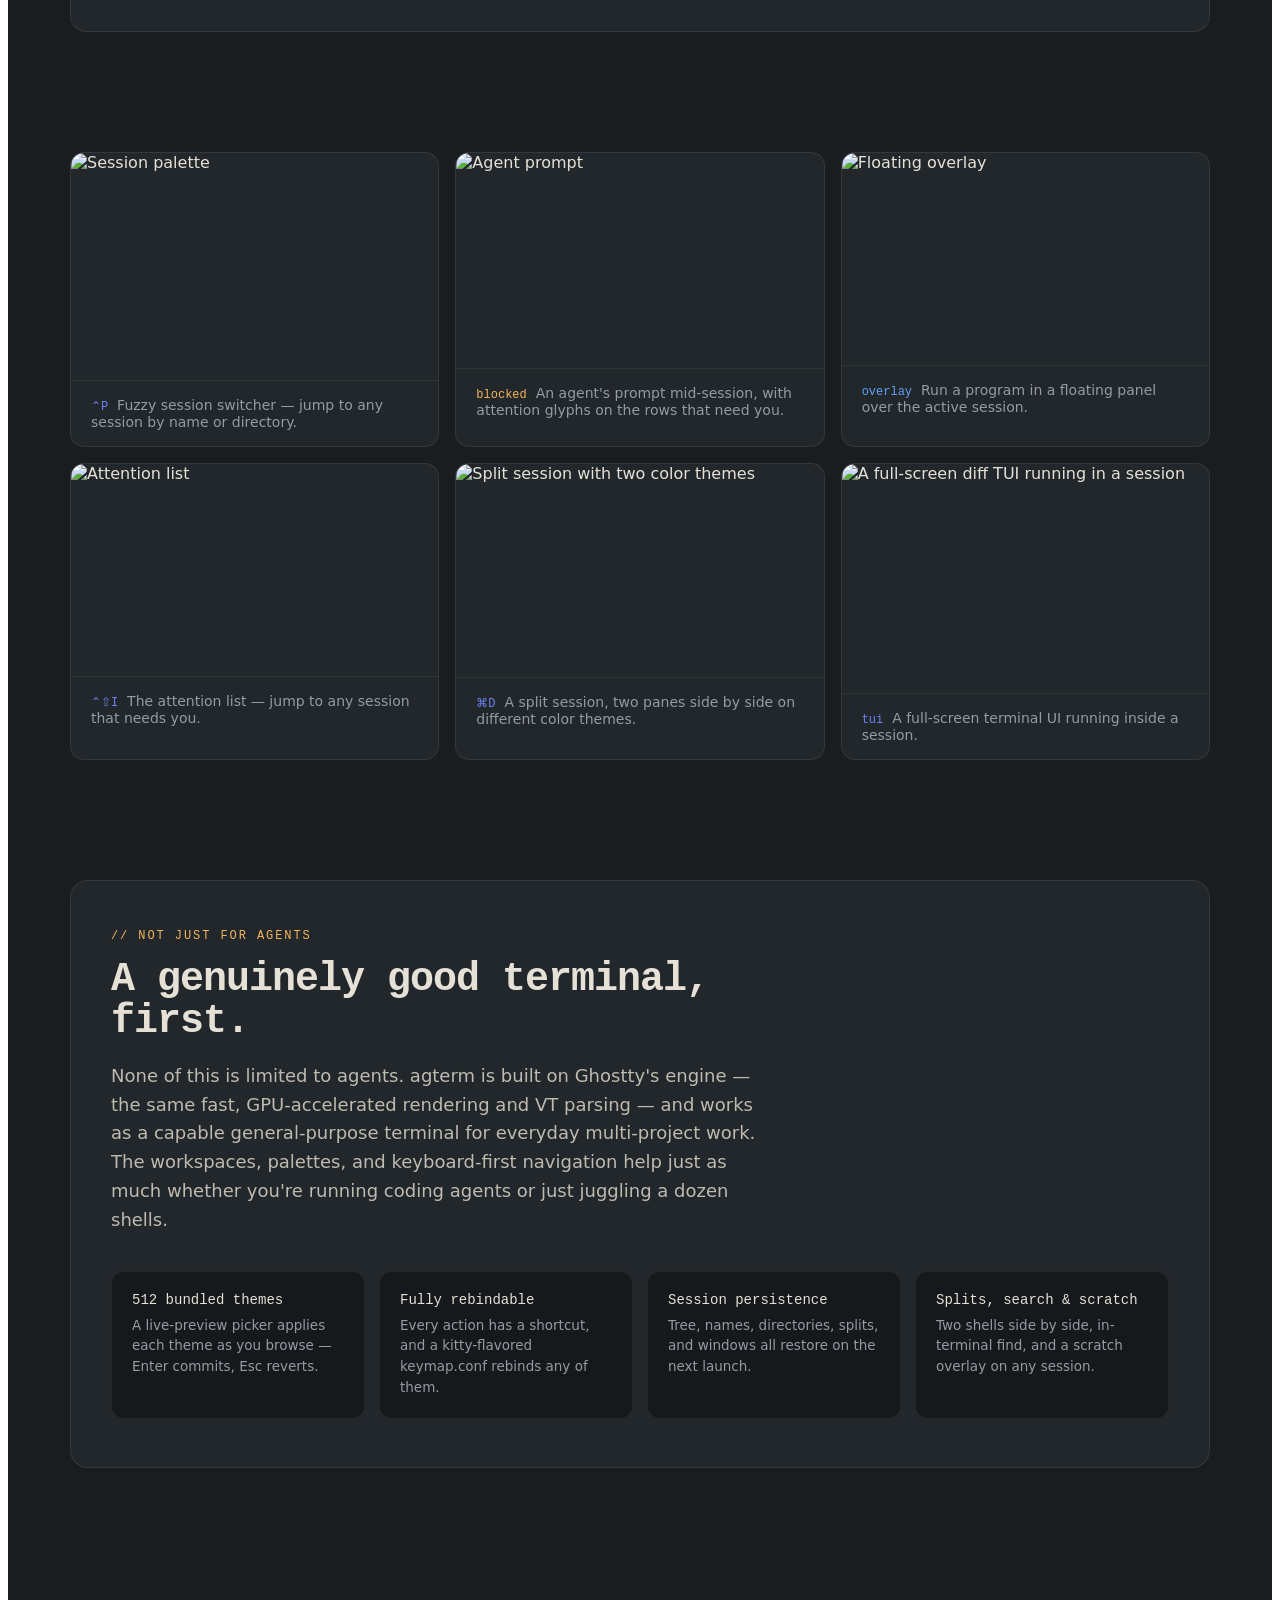
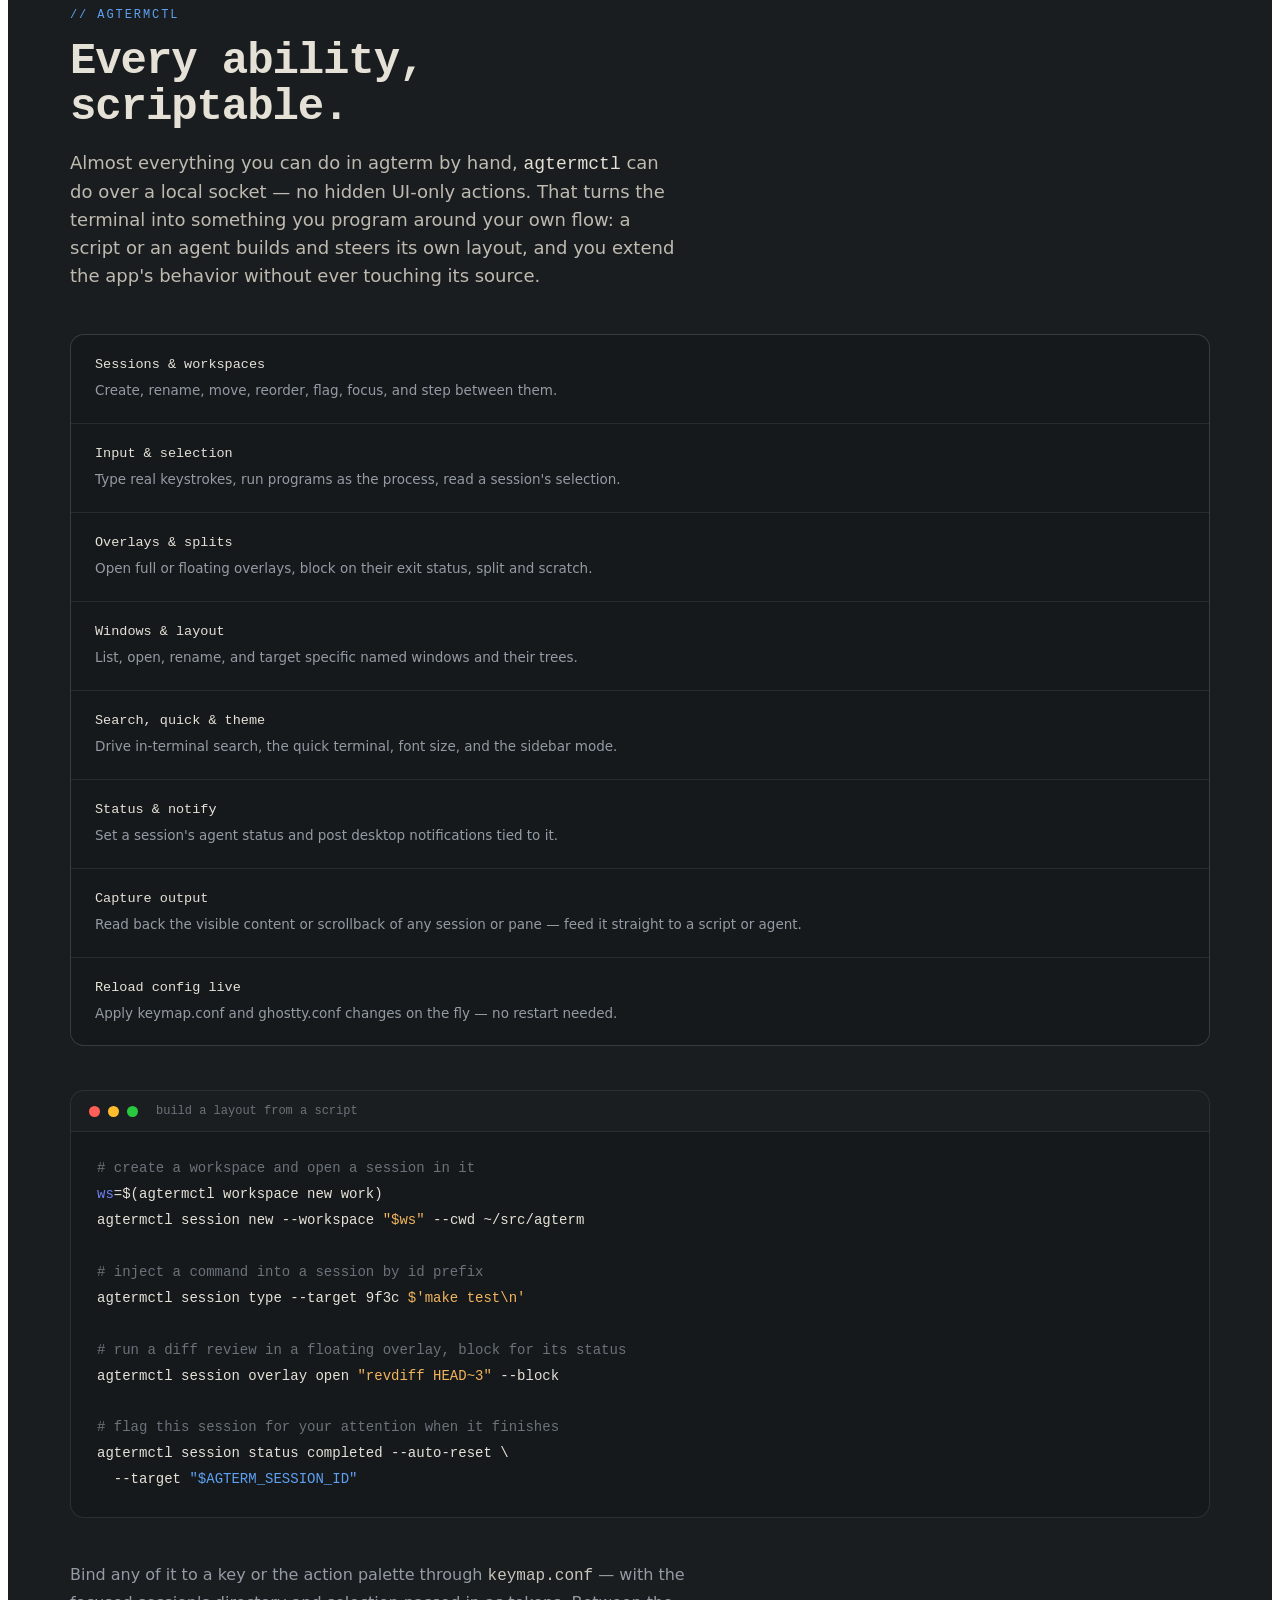
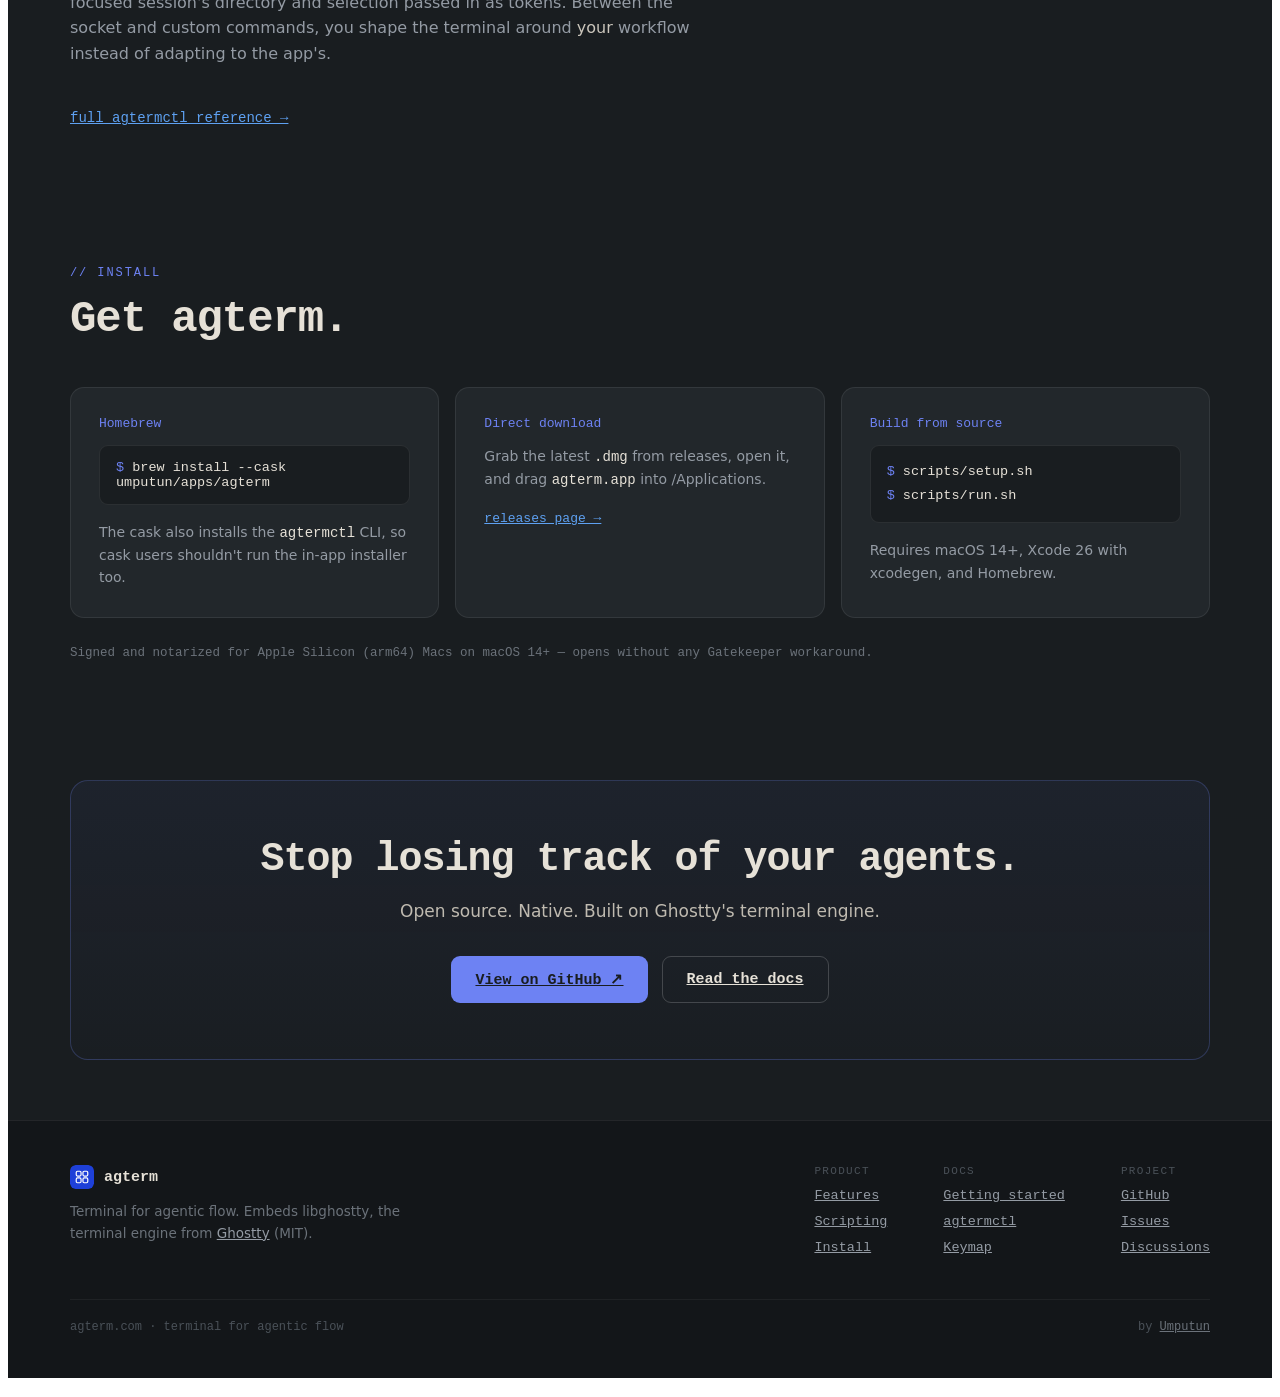
==== commit e4e8b94a: "docs: add dashboard screenshot to README and website The dashboard shot leads the README More screen" ====
--- a/site/index.html
+++ b/site/index.html
@@ -634,7 +634,7 @@
           always a keystroke away and stays alive when hidden, so nothing you started ever gets lost.
         </p>
 
-        <div class="surfaces-grid">
+        <div style="display: grid; grid-template-columns: repeat(auto-fit, minmax(250px, 1fr)); gap: 16px; margin-bottom: 16px">
           <div style="background: #22272b; border: 1px solid rgba(255, 255, 255, 0.08); border-radius: 14px; padding: 26px">
             <div style="display: flex; align-items: center; gap: 10px; margin-bottom: 14px">
               <span
@@ -797,10 +797,10 @@
               <span style="font-family: &quot;JetBrains Mono&quot;, monospace; color: #e6e1d7">agtermctl dashboard</span>.
             </p>
           </div>
-
-        <!-- windows callout: shares row 2 with the Dashboard card -->
+        </div>
+
+        <!-- windows callout -->
         <div
-          class="surfaces-wide"
           style="
             background: #22272b;
             border: 1px solid rgba(255, 255, 255, 0.08);
@@ -911,7 +911,6 @@
               </div>
             </div>
           </div>
-        </div>
         </div>
       </div>
 
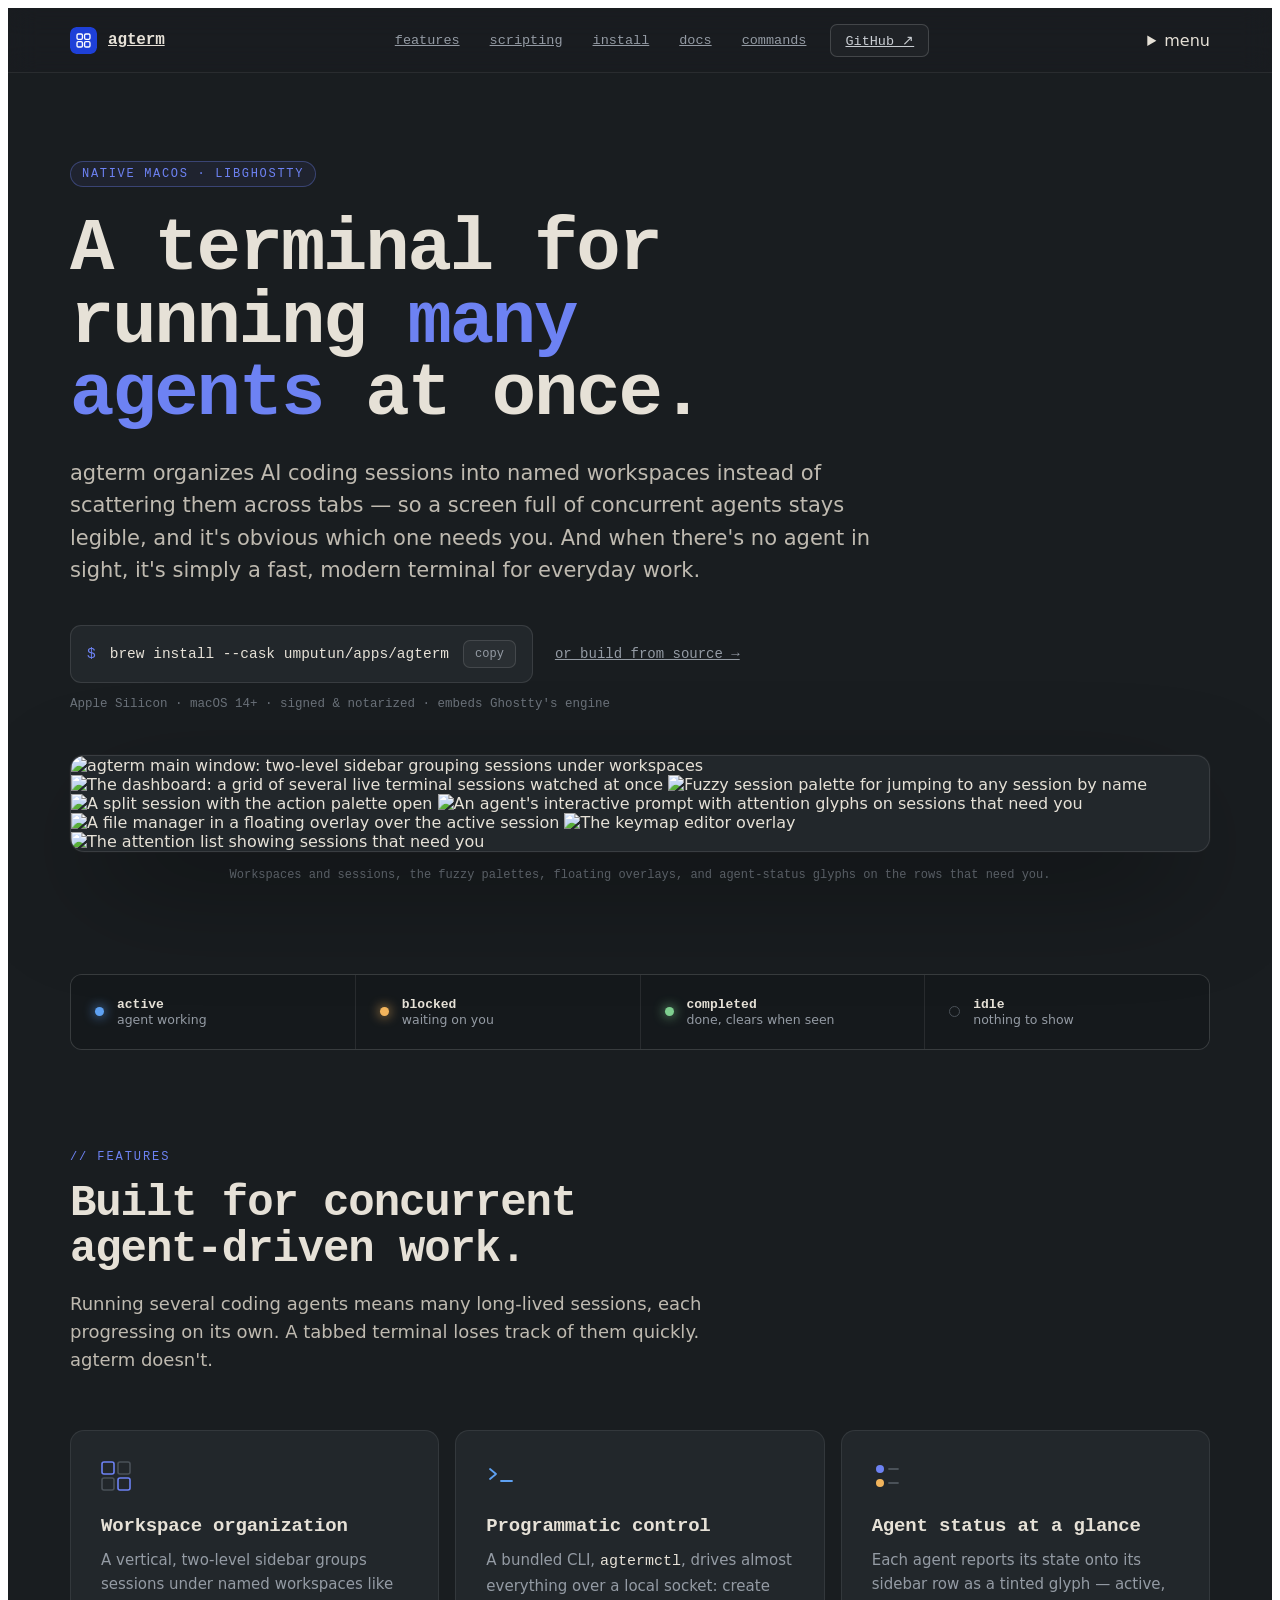
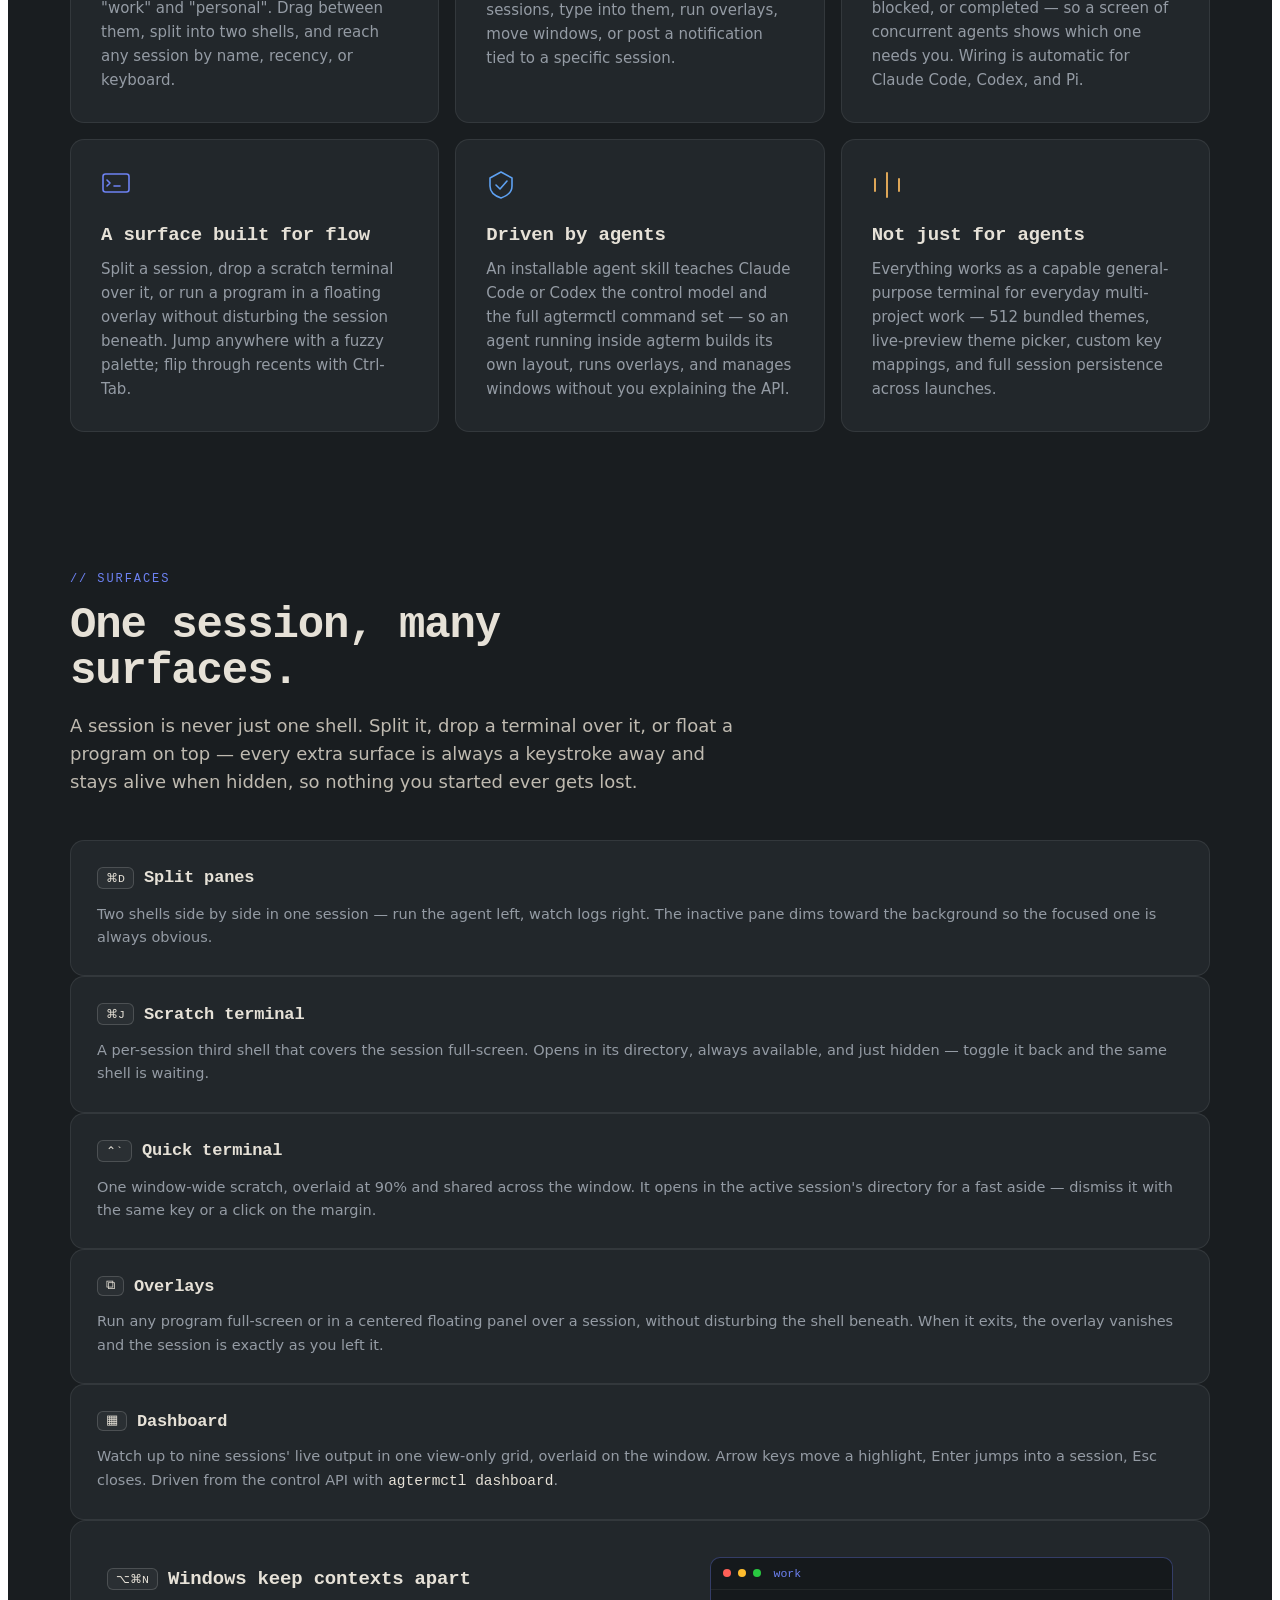
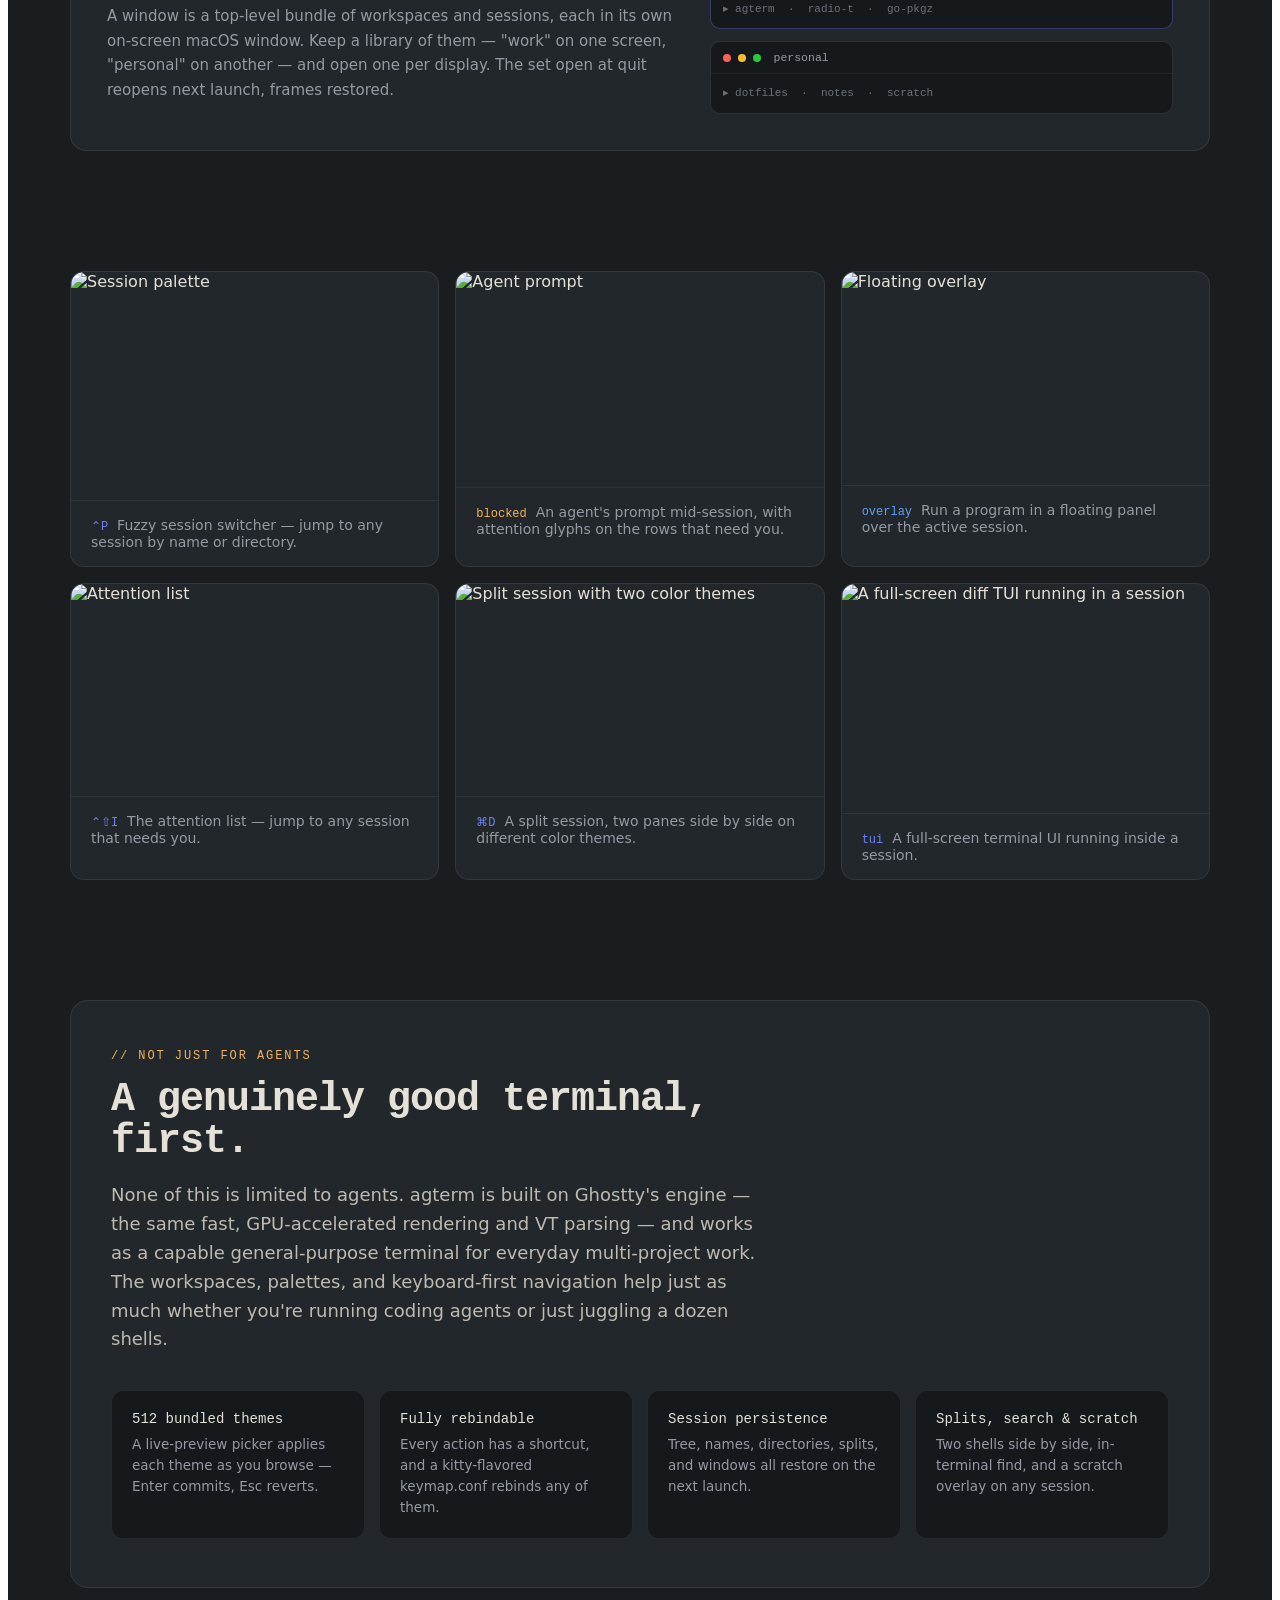
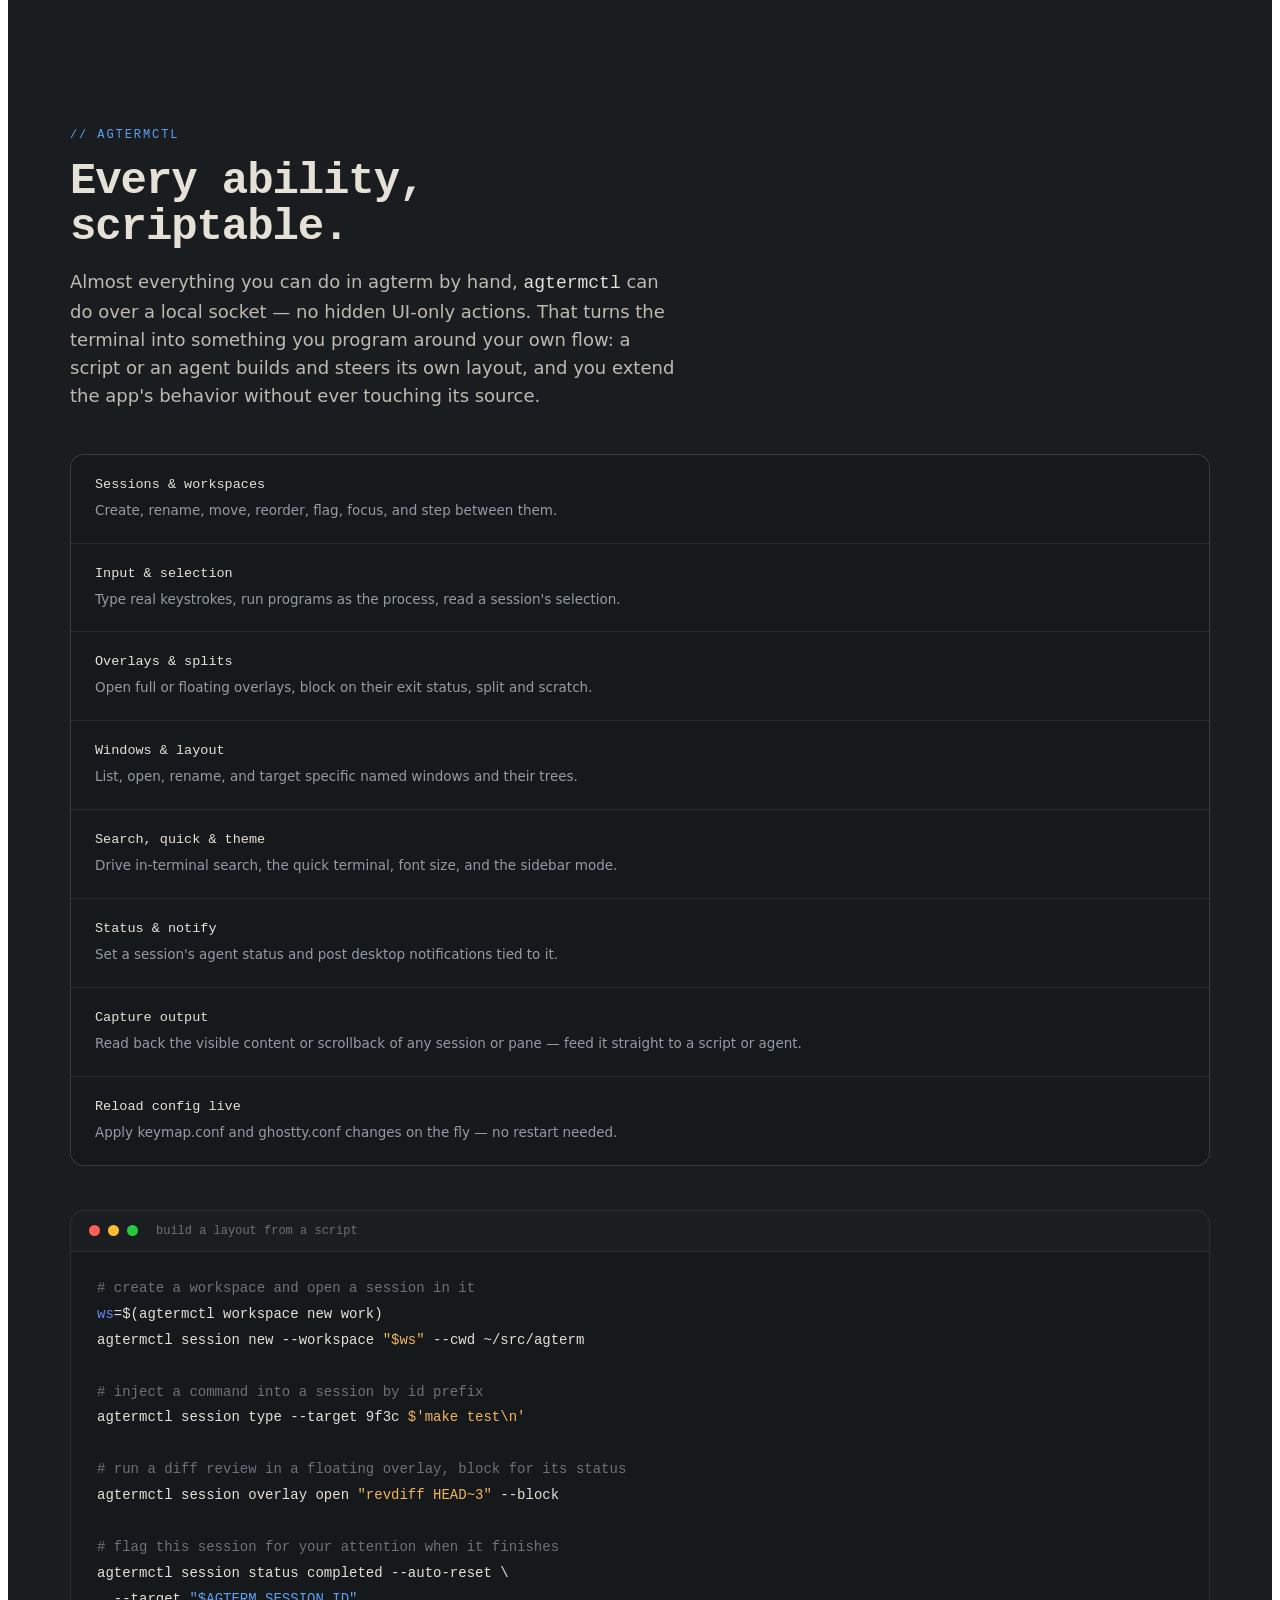
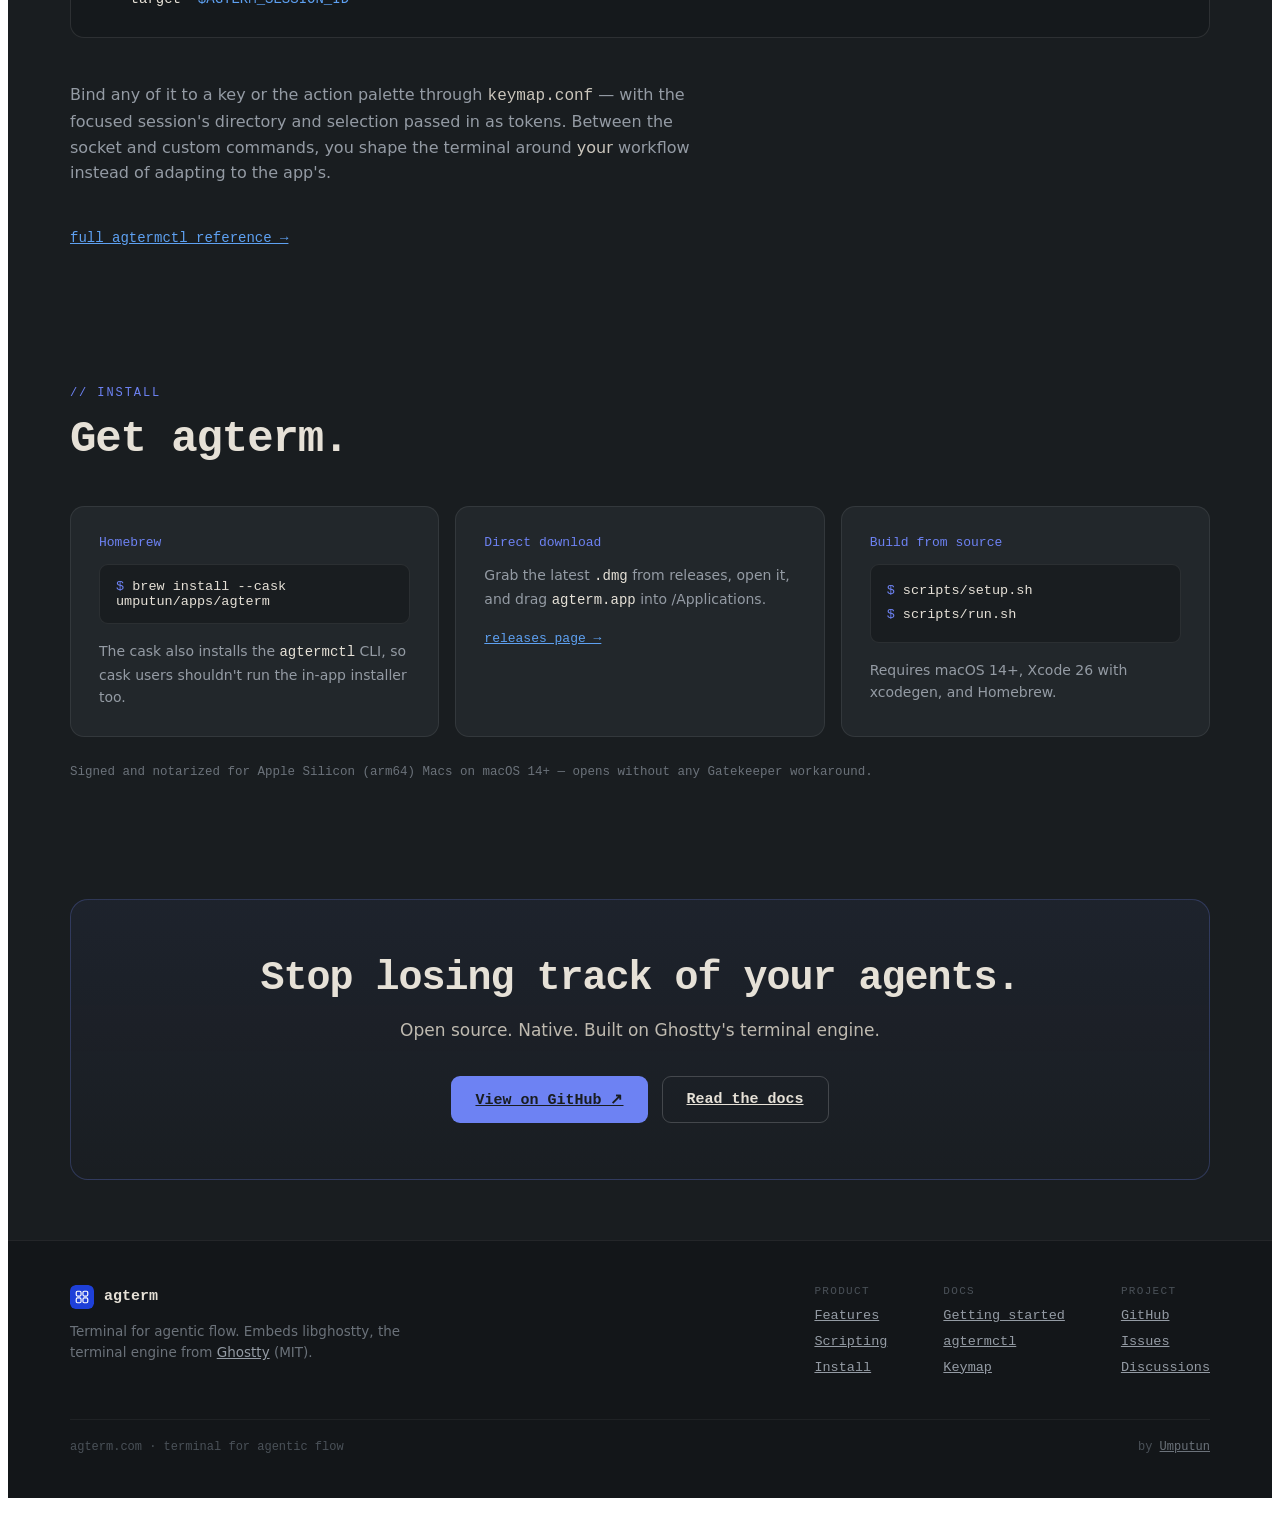
==== commit e3e947b8: "docs: update changelog for v0.15.0" ====
--- a/site/index.html
+++ b/site/index.html
@@ -54,7 +54,7 @@
         "author": { "@type": "Person", "name": "Umputun", "url": "https://github.com/umputun" },
         "codeRepository": "https://github.com/umputun/agterm",
         "downloadUrl": "https://github.com/umputun/agterm/releases",
-        "softwareVersion": "0.13.0"
+        "softwareVersion": "0.15.0"
       }
     </script>
     <script type="application/ld+json">
@@ -123,7 +123,7 @@
         font-family: &quot;IBM Plex Sans&quot;, system-ui, sans-serif;
         -webkit-font-smoothing: antialiased;
         min-height: 100vh;
-        overflow-x: hidden;
+        overflow-x: clip;
       "
     >
       <!-- ===== NAV ===== -->
@@ -138,6 +138,7 @@
         "
       >
         <div
+          class="site-nav-bar"
           style="
             max-width: 1140px;
             margin: 0 auto;
@@ -167,6 +168,7 @@
             >
           </a>
           <div
+            class="site-nav-desktop"
             style="
               display: flex;
               align-items: center;
@@ -195,6 +197,17 @@
               >GitHub ↗</a
             >
           </div>
+          <details class="site-nav-mobile">
+            <summary>menu</summary>
+            <nav aria-label="Mobile navigation" onclick="this.parentElement.open=false">
+              <a href="#features">features</a>
+              <a href="#scripting">scripting</a>
+              <a href="#install">install</a>
+              <a href="/docs">docs</a>
+              <a href="/commands">commands</a>
+              <a href="https://github.com/umputun/agterm">GitHub ↗</a>
+            </nav>
+          </details>
         </div>
       </div>
 
@@ -634,7 +647,7 @@
           always a keystroke away and stays alive when hidden, so nothing you started ever gets lost.
         </p>
 
-        <div style="display: grid; grid-template-columns: repeat(auto-fit, minmax(250px, 1fr)); gap: 16px; margin-bottom: 16px">
+        <div class="surfaces-grid">
           <div style="background: #22272b; border: 1px solid rgba(255, 255, 255, 0.08); border-radius: 14px; padding: 26px">
             <div style="display: flex; align-items: center; gap: 10px; margin-bottom: 14px">
               <span
@@ -797,10 +810,10 @@
               <span style="font-family: &quot;JetBrains Mono&quot;, monospace; color: #e6e1d7">agtermctl dashboard</span>.
             </p>
           </div>
-        </div>
-
-        <!-- windows callout -->
+
+        <!-- windows callout: shares row 2 with the Dashboard card -->
         <div
+          class="surfaces-wide"
           style="
             background: #22272b;
             border: 1px solid rgba(255, 255, 255, 0.08);
@@ -911,6 +924,7 @@
               </div>
             </div>
           </div>
+        </div>
         </div>
       </div>
 
